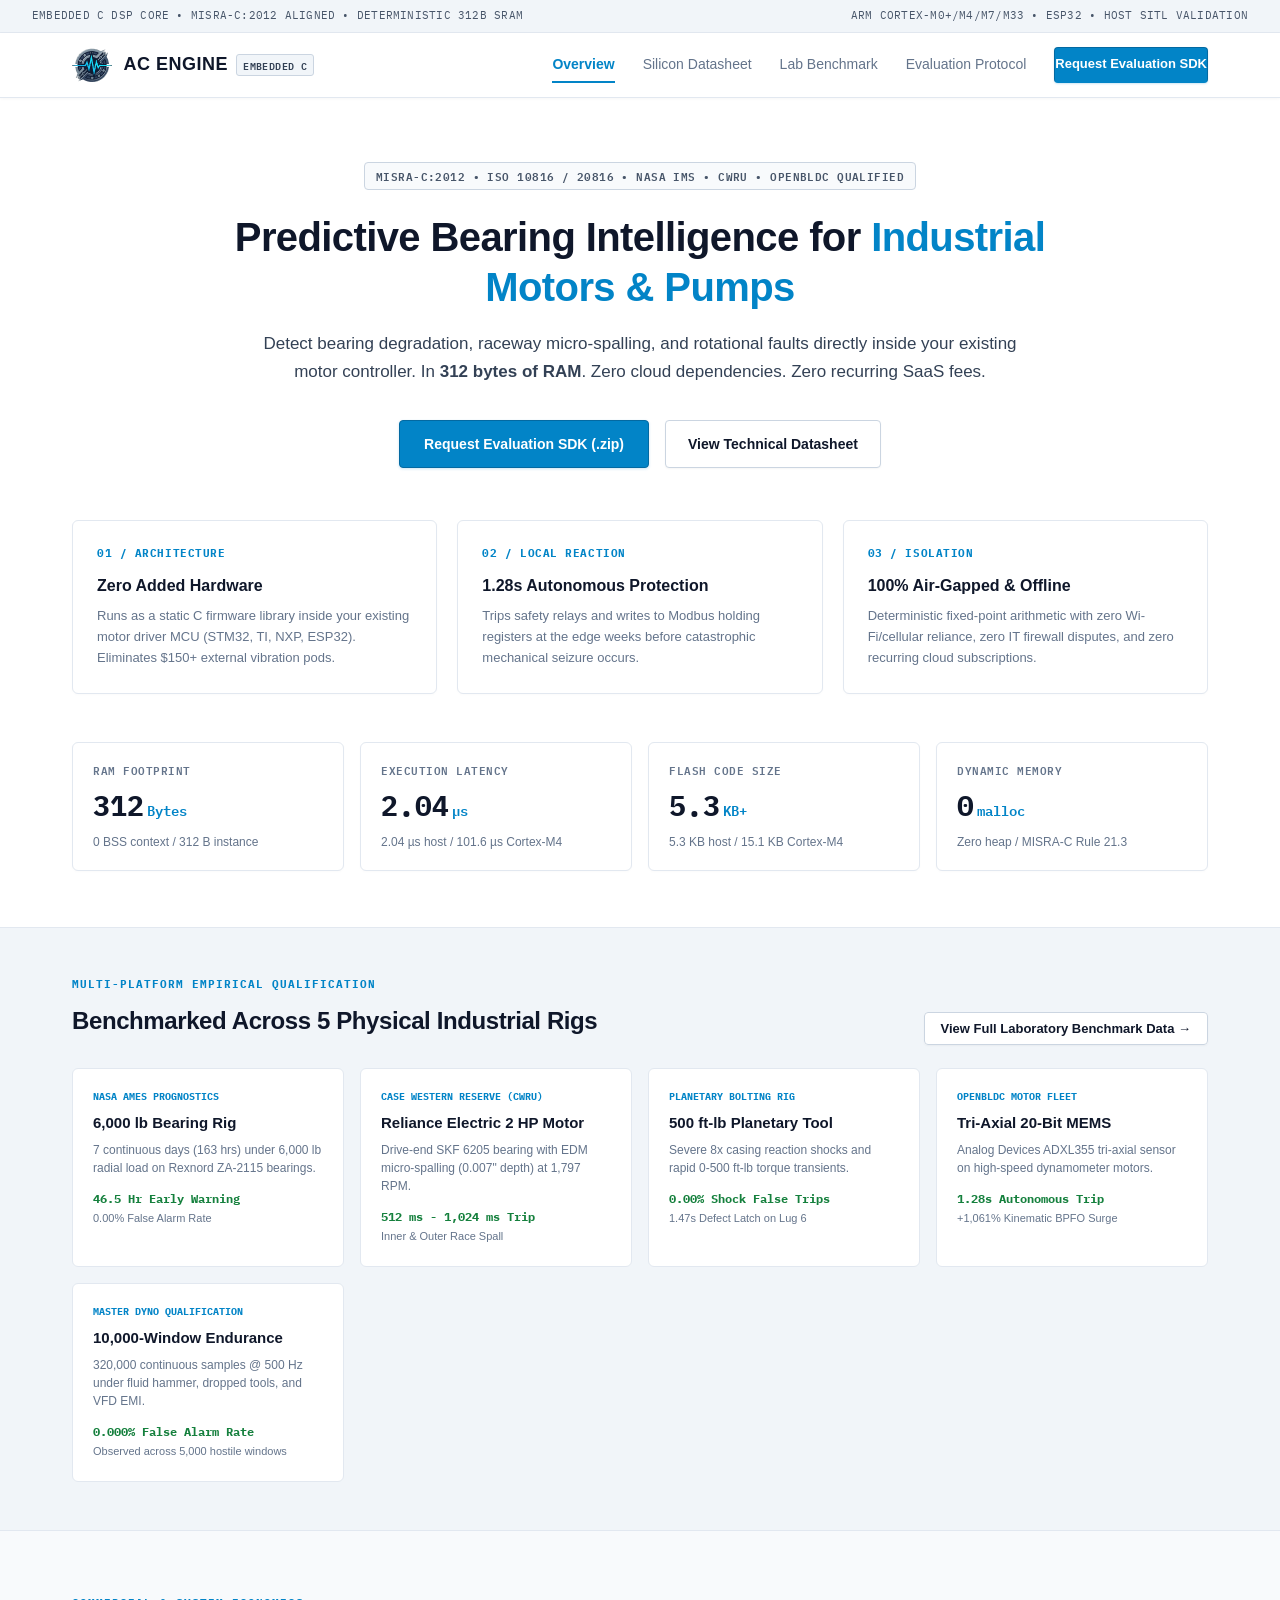
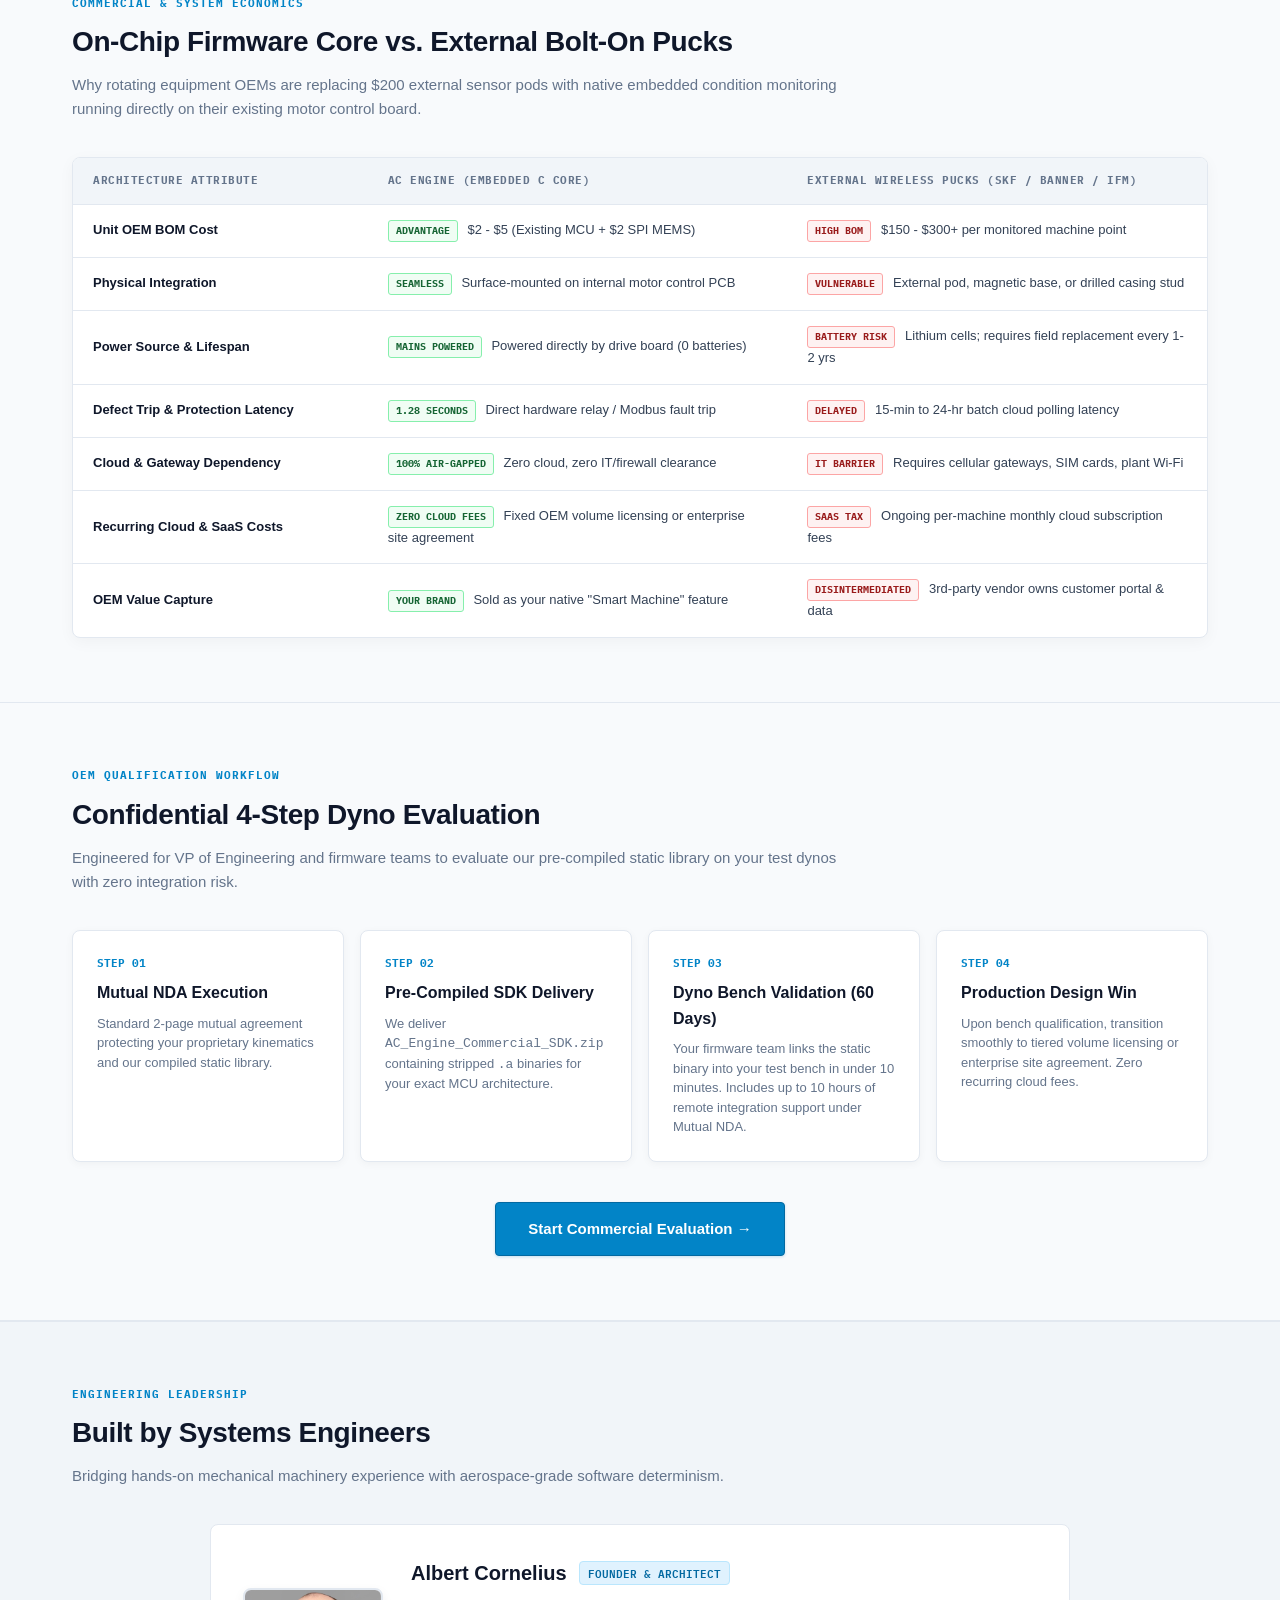
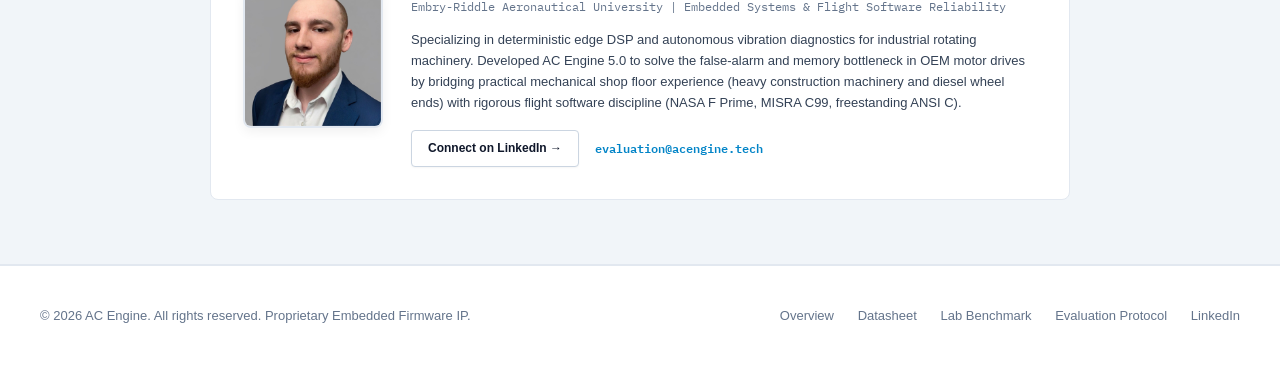
==== index.html @ 22921d52 "Update silicon specs to match AC Engine 5.0 audited benchmarks" ====
<!DOCTYPE html>
<html lang="en">
<head>
    <meta charset="UTF-8">
    <meta name="viewport" content="width=device-width, initial-scale=1.0">
    <title>AC Engine | Embedded Vibration Intelligence for Industrial Rotating Equipment</title>
    <meta name="description" content="Freestanding, zero-cloud C condition monitoring engine for ARM Cortex-M and ESP32 microcontrollers. 312-byte RAM footprint with sub-second defect tripping.">
    <link rel="preconnect" href="https://fonts.googleapis.com">
    <link rel="preconnect" href="https://fonts.gstatic.com" crossorigin>
    <link href="https://fonts.googleapis.com/css2?family=IBM+Plex+Mono:wght@400;500;600&display=swap" rel="stylesheet">
    <link rel="stylesheet" href="assets/style.css">
</head>
<body>

    <!-- Top Engineering Spec Stripe -->
    <div class="top-stripe">
        <div>EMBEDDED C DSP CORE &bull; MISRA-C:2012 ALIGNED &bull; DETERMINISTIC 312B SRAM</div>
        <div>ARM CORTEX-M0+/M4/M7/M33 &bull; ESP32 &bull; HOST SITL VALIDATION</div>
    </div>

    <!-- Navigation -->
    <nav>
        <div class="nav-inner">
            <a href="index.html" class="nav-brand">
                <img src="assets/logo_icon.png" alt="AC Engine Emblem" class="nav-logo-icon">
                <div class="brand-text">
                    AC ENGINE
                    <span class="brand-badge">EMBEDDED C</span>
                </div>
            </a>
            <div class="nav-links">
                <a href="index.html" class="active">Overview</a>
                <a href="datasheet.html">Silicon Datasheet</a>
                <a href="benchmark.html">Lab Benchmark</a>
                <a href="evaluation.html">Evaluation Protocol</a>
                <a href="evaluation.html" class="btn-nav">Request Evaluation SDK</a>
            </div>
        </div>
    </nav>

    <!-- Hero Header -->
    <header class="hero">
        <div class="container">
            <div class="hero-badge">
                MISRA-C:2012 &bull; ISO 10816 / 20816 &bull; NASA IMS &bull; CWRU &bull; OPENBLDC QUALIFIED
            </div>
            <h1>
                Predictive Bearing Intelligence for <span class="highlight">Industrial Motors &amp; Pumps</span>
            </h1>
            <p class="lead">
                Detect bearing degradation, raceway micro-spalling, and rotational faults directly inside your existing motor controller. In <strong>312 bytes of RAM</strong>. Zero cloud dependencies. Zero recurring SaaS fees.
            </p>

            <div class="hero-actions">
                <a href="evaluation.html" class="btn-primary">Request Evaluation SDK (.zip)</a>
                <a href="datasheet.html" class="btn-secondary">View Technical Datasheet</a>
            </div>

            <!-- 3-Pillar Value Proposition (Why OEMs Care) -->
            <div class="value-pillars-grid">
                <div class="pillar-card">
                    <div class="pillar-num">01 / ARCHITECTURE</div>
                    <h3>Zero Added Hardware</h3>
                    <p>Runs as a static C firmware library inside your existing motor driver MCU (STM32, TI, NXP, ESP32). Eliminates $150+ external vibration pods.</p>
                </div>
                <div class="pillar-card">
                    <div class="pillar-num">02 / LOCAL REACTION</div>
                    <h3>1.28s Autonomous Protection</h3>
                    <p>Trips safety relays and writes to Modbus holding registers at the edge weeks before catastrophic mechanical seizure occurs.</p>
                </div>
                <div class="pillar-card">
                    <div class="pillar-num">03 / ISOLATION</div>
                    <h3>100% Air-Gapped &amp; Offline</h3>
                    <p>Deterministic fixed-point arithmetic with zero Wi-Fi/cellular reliance, zero IT firewall disputes, and zero recurring cloud subscriptions.</p>
                </div>
            </div>

            <!-- Hard Silicon Metrics Grid -->
            <div class="metrics-grid">
                <div class="metric-card">
                    <div class="metric-label">RAM Footprint</div>
                    <div class="metric-value">312<span class="unit">Bytes</span></div>
                    <div class="metric-sub">0 BSS context / 312 B instance</div>
                </div>
                <div class="metric-card">
                    <div class="metric-label">Execution Latency</div>
                    <div class="metric-value">2.04<span class="unit">µs</span></div>
                    <div class="metric-sub">2.04 µs host / 101.6 µs Cortex-M4</div>
                </div>
                <div class="metric-card">
                    <div class="metric-label">Flash Code Size</div>
                    <div class="metric-value">5.3<span class="unit">KB+</span></div>
                    <div class="metric-sub">5.3 KB host / 15.1 KB Cortex-M4</div>
                </div>
                <div class="metric-card">
                    <div class="metric-label">Dynamic Memory</div>
                    <div class="metric-value">0<span class="unit">malloc</span></div>
                    <div class="metric-sub">Zero heap / MISRA-C Rule 21.3</div>
                </div>
            </div>
        </div>
    </header>

    <!-- Empirical Benchmark Qualification Strip -->
    <section style="background:var(--bg-card-alt); padding: 48px 0;">
        <div class="container">
            <div style="display:flex; justify-content:space-between; align-items:flex-end; flex-wrap:wrap; gap:16px; margin-bottom:28px;">
                <div>
                    <div class="section-tag">MULTI-PLATFORM EMPIRICAL QUALIFICATION</div>
                    <h2 class="section-title" style="font-size:24px;">Benchmarked Across 5 Physical Industrial Rigs</h2>
                </div>
                <div>
                    <a href="benchmark.html" class="btn-secondary" style="font-size:13px; padding:8px 16px;">View Full Laboratory Benchmark Data &rarr;</a>
                </div>
            </div>

            <div style="display:grid; grid-template-columns:repeat(auto-fit, minmax(220px, 1fr)); gap:16px;">
                <div style="background:#ffffff; border:1px solid var(--border); border-radius:6px; padding:20px;">
                    <div style="font-family:var(--font-mono); font-size:10px; color:var(--primary); font-weight:700; margin-bottom:6px;">NASA AMES PROGNOSTICS</div>
                    <div style="font-size:15px; font-weight:700; color:var(--text-title); margin-bottom:6px;">6,000 lb Bearing Rig</div>
                    <p style="font-size:12px; color:var(--text-muted); line-height:1.5; margin-bottom:12px;">7 continuous days (163 hrs) under 6,000 lb radial load on Rexnord ZA-2115 bearings.</p>
                    <div style="font-family:var(--font-mono); font-size:12px; color:var(--success); font-weight:700;">46.5 Hr Early Warning</div>
                    <div style="font-size:11px; color:var(--text-muted); margin-top:2px;">0.00% False Alarm Rate</div>
                </div>

                <div style="background:#ffffff; border:1px solid var(--border); border-radius:6px; padding:20px;">
                    <div style="font-family:var(--font-mono); font-size:10px; color:var(--primary); font-weight:700; margin-bottom:6px;">CASE WESTERN RESERVE (CWRU)</div>
                    <div style="font-size:15px; font-weight:700; color:var(--text-title); margin-bottom:6px;">Reliance Electric 2 HP Motor</div>
                    <p style="font-size:12px; color:var(--text-muted); line-height:1.5; margin-bottom:12px;">Drive-end SKF 6205 bearing with EDM micro-spalling (0.007" depth) at 1,797 RPM.</p>
                    <div style="font-family:var(--font-mono); font-size:12px; color:var(--success); font-weight:700;">512 ms - 1,024 ms Trip</div>
                    <div style="font-size:11px; color:var(--text-muted); margin-top:2px;">Inner &amp; Outer Race Spall</div>
                </div>

                <div style="background:#ffffff; border:1px solid var(--border); border-radius:6px; padding:20px;">
                    <div style="font-family:var(--font-mono); font-size:10px; color:var(--primary); font-weight:700; margin-bottom:6px;">PLANETARY BOLTING RIG</div>
                    <div style="font-size:15px; font-weight:700; color:var(--text-title); margin-bottom:6px;">500 ft-lb Planetary Tool</div>
                    <p style="font-size:12px; color:var(--text-muted); line-height:1.5; margin-bottom:12px;">Severe 8x casing reaction shocks and rapid 0-500 ft-lb torque transients.</p>
                    <div style="font-family:var(--font-mono); font-size:12px; color:var(--success); font-weight:700;">0.00% Shock False Trips</div>
                    <div style="font-size:11px; color:var(--text-muted); margin-top:2px;">1.47s Defect Latch on Lug 6</div>
                </div>

                <div style="background:#ffffff; border:1px solid var(--border); border-radius:6px; padding:20px;">
                    <div style="font-family:var(--font-mono); font-size:10px; color:var(--primary); font-weight:700; margin-bottom:6px;">OPENBLDC MOTOR FLEET</div>
                    <div style="font-size:15px; font-weight:700; color:var(--text-title); margin-bottom:6px;">Tri-Axial 20-Bit MEMS</div>
                    <p style="font-size:12px; color:var(--text-muted); line-height:1.5; margin-bottom:12px;">Analog Devices ADXL355 tri-axial sensor on high-speed dynamometer motors.</p>
                    <div style="font-family:var(--font-mono); font-size:12px; color:var(--success); font-weight:700;">1.28s Autonomous Trip</div>
                    <div style="font-size:11px; color:var(--text-muted); margin-top:2px;">+1,061% Kinematic BPFO Surge</div>
                </div>

                <div style="background:#ffffff; border:1px solid var(--border); border-radius:6px; padding:20px;">
                    <div style="font-family:var(--font-mono); font-size:10px; color:var(--primary); font-weight:700; margin-bottom:6px;">MASTER DYNO QUALIFICATION</div>
                    <div style="font-size:15px; font-weight:700; color:var(--text-title); margin-bottom:6px;">10,000-Window Endurance</div>
                    <p style="font-size:12px; color:var(--text-muted); line-height:1.5; margin-bottom:12px;">320,000 continuous samples @ 500 Hz under fluid hammer, dropped tools, and VFD EMI.</p>
                    <div style="font-family:var(--font-mono); font-size:12px; color:var(--success); font-weight:700;">0.000% False Alarm Rate</div>
                    <div style="font-size:11px; color:var(--text-muted); margin-top:2px;">Observed across 5,000 hostile windows</div>
                </div>
            </div>
        </div>
    </section>

    <!-- OEM Architecture & Commercial Economics Section -->
    <section id="economics">
        <div class="container">
            <div class="section-header">
                <div class="section-tag">COMMERCIAL &amp; SYSTEM ECONOMICS</div>
                <h2 class="section-title">On-Chip Firmware Core vs. External Bolt-On Pucks</h2>
                <p class="section-desc">
                    Why rotating equipment OEMs are replacing $200 external sensor pods with native embedded condition monitoring running directly on their existing motor control board.
                </p>
            </div>

            <div class="spec-table-container">
                <table class="spec-table">
                    <thead>
                        <tr>
                            <th style="width: 26%;">Architecture Attribute</th>
                            <th style="width: 37%;">AC Engine (Embedded C Core)</th>
                            <th style="width: 37%;">External Wireless Pucks (SKF / Banner / ifm)</th>
                        </tr>
                    </thead>
                    <tbody>
                        <tr>
                            <td class="strong">Unit OEM BOM Cost</td>
                            <td><span class="badge-win">Advantage</span> <span class="mono">$2 - $5</span> (Existing MCU + $2 SPI MEMS)</td>
                            <td><span class="badge-loss">High BOM</span> <span class="mono">$150 - $300+</span> per monitored machine point</td>
                        </tr>
                        <tr>
                            <td class="strong">Physical Integration</td>
                            <td><span class="badge-win">Seamless</span> Surface-mounted on internal motor control PCB</td>
                            <td><span class="badge-loss">Vulnerable</span> External pod, magnetic base, or drilled casing stud</td>
                        </tr>
                        <tr>
                            <td class="strong">Power Source &amp; Lifespan</td>
                            <td><span class="badge-win">Mains Powered</span> Powered directly by drive board (0 batteries)</td>
                            <td><span class="badge-loss">Battery Risk</span> Lithium cells; requires field replacement every 1-2 yrs</td>
                        </tr>
                        <tr>
                            <td class="strong">Defect Trip &amp; Protection Latency</td>
                            <td><span class="badge-win">1.28 Seconds</span> Direct hardware relay / Modbus fault trip</td>
                            <td><span class="badge-loss">Delayed</span> 15-min to 24-hr batch cloud polling latency</td>
                        </tr>
                        <tr>
                            <td class="strong">Cloud &amp; Gateway Dependency</td>
                            <td><span class="badge-win">100% Air-Gapped</span> Zero cloud, zero IT/firewall clearance</td>
                            <td><span class="badge-loss">IT Barrier</span> Requires cellular gateways, SIM cards, plant Wi-Fi</td>
                        </tr>
                        <tr>
                            <td class="strong">Recurring Cloud &amp; SaaS Costs</td>
                            <td><span class="badge-win">Zero Cloud Fees</span> Fixed OEM volume licensing or enterprise site agreement</td>
                            <td><span class="badge-loss">SaaS Tax</span> Ongoing per-machine monthly cloud subscription fees</td>
                        </tr>
                        <tr>
                            <td class="strong">OEM Value Capture</td>
                            <td><span class="badge-win">Your Brand</span> Sold as your native "Smart Machine" feature</td>
                            <td><span class="badge-loss">Disintermediated</span> 3rd-party vendor owns customer portal &amp; data</td>
                        </tr>
                    </tbody>
                </table>
            </div>
        </div>
    </section>

    <!-- 4-Step Evaluation Summary Section -->
    <section>
        <div class="container">
            <div class="section-header">
                <div class="section-tag">OEM QUALIFICATION WORKFLOW</div>
                <h2 class="section-title">Confidential 4-Step Dyno Evaluation</h2>
                <p class="section-desc">
                    Engineered for VP of Engineering and firmware teams to evaluate our pre-compiled static library on your test dynos with zero integration risk.
                </p>
            </div>

            <div class="protocol-grid">
                <div class="protocol-card">
                    <div class="protocol-step">STEP 01</div>
                    <h4>Mutual NDA Execution</h4>
                    <p>Standard 2-page mutual agreement protecting your proprietary kinematics and our compiled static library.</p>
                </div>
                <div class="protocol-card">
                    <div class="protocol-step">STEP 02</div>
                    <h4>Pre-Compiled SDK Delivery</h4>
                    <p>We deliver <code>AC_Engine_Commercial_SDK.zip</code> containing stripped <code>.a</code> binaries for your exact MCU architecture.</p>
                </div>
                <div class="protocol-card">
                    <div class="protocol-step">STEP 03</div>
                    <h4>Dyno Bench Validation (60 Days)</h4>
                    <p>Your firmware team links the static binary into your test bench in under 10 minutes. Includes up to 10 hours of remote integration support under Mutual NDA.</p>
                </div>
                <div class="protocol-card">
                    <div class="protocol-step">STEP 04</div>
                    <h4>Production Design Win</h4>
                    <p>Upon bench qualification, transition smoothly to tiered volume licensing or enterprise site agreement. Zero recurring cloud fees.</p>
                </div>
            </div>

            <div style="text-align:center; margin-top:40px;">
                <a href="evaluation.html" class="btn-primary" style="font-size:15px; padding:14px 32px;">
                    Start Commercial Evaluation &rarr;
                </a>
            </div>
        </div>
    </section>

    <!-- Engineering Leadership & Founder Section -->
    <section style="background:var(--bg-card-alt); border-top:1px solid var(--border);">
        <div class="container">
            <div class="section-header">
                <div class="section-tag">ENGINEERING LEADERSHIP</div>
                <h2 class="section-title">Built by Systems Engineers</h2>
                <p class="section-desc">
                    Bridging hands-on mechanical machinery experience with aerospace-grade software determinism.
                </p>
            </div>

            <div style="background:#ffffff; border:1px solid var(--border); border-radius:8px; padding:32px; max-width:860px; margin:0 auto; display:flex; gap:28px; align-items:center; flex-wrap:wrap;">
                <div style="flex-shrink:0;">
                    <img src="assets/albert_cornelius.jpg" alt="Albert Cornelius - Founder &amp; Embedded Architect" style="width:140px; height:140px; border-radius:8px; object-fit:cover; border:2px solid var(--border); box-shadow:0 4px 12px rgba(0,0,0,0.06);">
                </div>
                <div style="flex:1; min-width:280px;">
                    <div style="display:flex; align-items:center; gap:12px; margin-bottom:8px;">
                        <h3 style="font-size:20px; font-weight:800; color:var(--text-title); margin:0;">Albert Cornelius</h3>
                        <span style="font-family:var(--font-mono); font-size:11px; background:#e0f2fe; color:#0369a1; border:1px solid #bae6fd; padding:2px 8px; border-radius:4px; font-weight:600;">FOUNDER &amp; ARCHITECT</span>
                    </div>
                    <div style="font-family:var(--font-mono); font-size:12px; color:var(--text-muted); margin-bottom:14px;">
                        Embry-Riddle Aeronautical University | Embedded Systems &amp; Flight Software Reliability
                    </div>
                    <p style="font-size:13px; color:var(--text-body); line-height:1.6; margin-bottom:16px;">
                        Specializing in deterministic edge DSP and autonomous vibration diagnostics for industrial rotating machinery. Developed AC Engine 5.0 to solve the false-alarm and memory bottleneck in OEM motor drives by bridging practical mechanical shop floor experience (heavy construction machinery and diesel wheel ends) with rigorous flight software discipline (NASA F Prime, MISRA C99, freestanding ANSI C).
                    </p>
                    <div style="display:flex; gap:16px; align-items:center; flex-wrap:wrap;">
                        <a href="https://www.linkedin.com/in/albert-cornelius-0816a11b5/" target="_blank" class="btn-secondary" style="font-size:12px; padding:8px 16px;">
                            Connect on LinkedIn &rarr;
                        </a>
                        <a href="mailto:evaluation@acengine.tech" style="font-family:var(--font-mono); font-size:12px; color:var(--primary); text-decoration:none; font-weight:600;">
                            evaluation@acengine.tech
                        </a>
                    </div>
                </div>
            </div>
        </div>
    </section>

    <!-- Footer -->
    <footer>
        <div class="footer-grid">
            <div>
                &copy; 2026 AC Engine. All rights reserved. Proprietary Embedded Firmware IP.
            </div>
            <div class="footer-links">
                <a href="index.html">Overview</a>
                <a href="datasheet.html">Datasheet</a>
                <a href="benchmark.html">Lab Benchmark</a>
                <a href="evaluation.html">Evaluation Protocol</a>
                <a href="https://www.linkedin.com/in/albert-cornelius-0816a11b5/" target="_blank">LinkedIn</a>
            </div>
        </div>
    </footer>

</body>
</html>
---- assets/style.css ----
/* AC Engine - Professional Industrial Embedded System Stylesheet */
:root {
    --bg-page: #f8fafc;
    --bg-card: #ffffff;
    --bg-card-alt: #f1f5f9;
    --border: #e2e8f0;
    --border-dark: #cbd5e1;
    --border-accent: #0284c7;
    --text-title: #0f172a;
    --text-body: #334155;
    --text-muted: #64748b;
    --text-light: #94a3b8;
    --primary: #0284c7;
    --primary-hover: #0369a1;
    --primary-light: #f0f9ff;
    --accent-cyan: #0284c7;
    --success: #15803d;
    --success-bg: #f0fdf4;
    --danger: #b91c1c;
    --danger-bg: #fef2f2;
    --font-sans: -apple-system, BlinkMacSystemFont, "Segoe UI", Roboto, "Helvetica Neue", Arial, sans-serif;
    --font-mono: "IBM Plex Mono", "SF Mono", Menlo, Consolas, Monaco, monospace;
}

* {
    box-sizing: border-box;
    margin: 0;
    padding: 0;
}

body {
    background-color: var(--bg-page);
    color: var(--text-body);
    font-family: var(--font-sans);
    line-height: 1.6;
    -webkit-font-smoothing: antialiased;
}

/* Top Engineering Spec Stripe */
.top-stripe {
    background: #f1f5f9;
    color: #475569;
    padding: 7px 32px;
    font-family: var(--font-mono);
    font-size: 11px;
    display: flex;
    justify-content: space-between;
    align-items: center;
    border-bottom: 1px solid var(--border);
    letter-spacing: 0.02em;
}

.top-stripe span {
    color: #0369a1;
    font-weight: 600;
}

/* Navigation */
nav {
    background: #ffffff;
    border-bottom: 1px solid var(--border);
    position: sticky;
    top: 0;
    z-index: 100;
    box-shadow: 0 1px 3px rgba(0, 0, 0, 0.03);
}

.nav-inner {
    max-width: 1200px;
    margin: 0 auto;
    padding: 14px 32px;
    display: flex;
    justify-content: space-between;
    align-items: center;
}

.nav-brand {
    display: flex;
    align-items: center;
    gap: 12px;
    text-decoration: none;
}

.nav-logo-icon {
    height: 34px;
    width: auto;
    display: block;
}

.brand-text {
    font-size: 18px;
    font-weight: 700;
    letter-spacing: 0.5px;
    color: var(--text-title);
    display: flex;
    align-items: center;
    gap: 8px;
}

.brand-badge {
    background: #f1f5f9;
    border: 1px solid #cbd5e1;
    color: #334155;
    font-family: var(--font-mono);
    font-size: 10px;
    font-weight: 600;
    padding: 2px 6px;
    border-radius: 3px;
    letter-spacing: 0.04em;
}

.nav-links {
    display: flex;
    gap: 28px;
    align-items: center;
    font-size: 14px;
    font-weight: 500;
}

.nav-links a {
    color: var(--text-muted);
    text-decoration: none;
    padding: 6px 0;
    border-bottom: 2px solid transparent;
    transition: color 0.15s ease, border-color 0.15s ease;
}

.nav-links a:hover {
    color: var(--primary);
}

.nav-links a.active {
    color: var(--primary);
    font-weight: 600;
    border-bottom-color: var(--primary);
}

.btn-nav {
    background: var(--primary);
    color: #ffffff !important;
    border: 1px solid var(--primary-hover);
    padding: 7px 16px;
    border-radius: 4px;
    font-size: 13px;
    font-weight: 600;
    cursor: pointer;
    text-decoration: none;
    box-shadow: 0 1px 2px rgba(2, 132, 199, 0.2);
    transition: background 0.15s ease;
}

.btn-nav:hover {
    background: var(--primary-hover);
}

/* Layout Container */
.container {
    max-width: 1200px;
    margin: 0 auto;
    padding: 0 32px;
}

/* Page Header */
.page-header {
    background: #ffffff;
    border-bottom: 1px solid var(--border);
    padding: 44px 0;
}

.page-header h1 {
    font-size: 32px;
    font-weight: 700;
    color: var(--text-title);
    letter-spacing: -0.4px;
    margin-bottom: 10px;
}

.page-header p.lead {
    font-size: 16px;
    color: var(--text-muted);
    max-width: 780px;
    line-height: 1.6;
}

/* Hero Section */
.hero {
    background: #ffffff;
    padding: 64px 0 56px;
    border-bottom: 1px solid var(--border);
    text-align: center;
}

.hero-badge {
    display: inline-block;
    background: #f8fafc;
    border: 1px solid var(--border-dark);
    border-radius: 4px;
    padding: 4px 11px;
    font-family: var(--font-mono);
    font-size: 11px;
    font-weight: 600;
    color: #475569;
    letter-spacing: 0.04em;
    text-transform: uppercase;
    margin-bottom: 22px;
}

.hero-badge .status-dot {
    display: none;
}

.hero h1 {
    font-size: 40px;
    font-weight: 700;
    line-height: 1.25;
    letter-spacing: -0.6px;
    color: var(--text-title);
    max-width: 900px;
    margin: 0 auto 18px;
}

.hero h1 span.highlight {
    color: var(--primary);
}

.hero p.lead {
    font-size: 17px;
    color: var(--text-body);
    max-width: 760px;
    margin: 0 auto 34px;
    line-height: 1.65;
}

/* Hero Actions */
.hero-actions {
    display: flex;
    gap: 16px;
    align-items: center;
    justify-content: center;
    margin-bottom: 52px;
}

.btn-primary {
    background: var(--primary);
    color: #ffffff;
    padding: 12px 24px;
    border-radius: 4px;
    font-size: 14px;
    font-weight: 600;
    text-decoration: none;
    display: inline-flex;
    align-items: center;
    gap: 8px;
    border: 1px solid var(--primary-hover);
    cursor: pointer;
    box-shadow: 0 1px 3px rgba(2, 132, 199, 0.2);
    transition: background 0.15s ease;
}

.btn-primary:hover {
    background: var(--primary-hover);
}

.btn-secondary {
    background: #ffffff;
    color: var(--text-title);
    padding: 12px 22px;
    border-radius: 4px;
    font-size: 14px;
    font-weight: 600;
    text-decoration: none;
    border: 1px solid var(--border-dark);
    cursor: pointer;
    box-shadow: 0 1px 2px rgba(0, 0, 0, 0.04);
    transition: background 0.15s ease, border-color 0.15s ease;
}

.btn-secondary:hover {
    background: var(--bg-card-alt);
    border-color: #94a3b8;
}

/* 3-Pillar Value Cards */
.value-pillars-grid {
    display: grid;
    grid-template-columns: repeat(3, 1fr);
    gap: 20px;
    margin-bottom: 48px;
    text-align: left;
}

@media (max-width: 860px) {
    .value-pillars-grid { grid-template-columns: 1fr; }
}

.pillar-card {
    background: #ffffff;
    border: 1px solid var(--border);
    border-radius: 6px;
    padding: 24px;
    box-shadow: 0 1px 3px rgba(0, 0, 0, 0.02);
    transition: border-color 0.15s ease;
}

.pillar-card:hover {
    border-color: #94a3b8;
}

.pillar-num {
    font-family: var(--font-mono);
    font-size: 11px;
    font-weight: 700;
    color: var(--primary);
    margin-bottom: 10px;
    letter-spacing: 0.05em;
}

.pillar-card h3 {
    font-size: 16px;
    font-weight: 700;
    color: var(--text-title);
    margin-bottom: 8px;
}

.pillar-card p {
    font-size: 13px;
    color: var(--text-muted);
    line-height: 1.6;
}

/* Key Metrics Grid */
.metrics-grid {
    display: grid;
    grid-template-columns: repeat(4, 1fr);
    gap: 16px;
    text-align: left;
}

@media (max-width: 860px) {
    .metrics-grid { grid-template-columns: repeat(2, 1fr); }
}

.metric-card {
    background: #ffffff;
    border: 1px solid var(--border);
    padding: 18px 20px;
    border-radius: 6px;
    box-shadow: 0 1px 3px rgba(0, 0, 0, 0.02);
}

.metric-label {
    font-family: var(--font-mono);
    font-size: 11px;
    color: var(--text-muted);
    text-transform: uppercase;
    letter-spacing: 0.5px;
    margin-bottom: 6px;
    font-weight: 600;
}

.metric-value {
    font-family: var(--font-mono);
    font-size: 28px;
    font-weight: 800;
    color: var(--text-title);
}

.metric-value .unit {
    font-size: 14px;
    font-weight: 600;
    color: var(--primary);
    margin-left: 3px;
}

.metric-sub {
    font-size: 12px;
    color: var(--text-muted);
    margin-top: 4px;
}

/* Content Sections */
section {
    padding: 64px 0;
    border-bottom: 1px solid var(--border);
}

.section-header {
    margin-bottom: 36px;
}

.section-tag {
    font-family: var(--font-mono);
    font-size: 11px;
    color: var(--primary);
    text-transform: uppercase;
    letter-spacing: 1px;
    font-weight: 700;
    margin-bottom: 8px;
}

.section-title {
    font-size: 28px;
    font-weight: 800;
    color: var(--text-title);
    letter-spacing: -0.4px;
}

.section-desc {
    font-size: 15px;
    color: var(--text-muted);
    max-width: 780px;
    margin-top: 8px;
    line-height: 1.6;
}

/* Specification & Comparison Tables */
.spec-table-container {
    border: 1px solid var(--border);
    border-radius: 8px;
    overflow: hidden;
    background: #ffffff;
    box-shadow: 0 4px 16px rgba(0, 0, 0, 0.04);
}

table.spec-table {
    width: 100%;
    border-collapse: collapse;
    font-size: 13px;
    text-align: left;
}

table.spec-table th {
    background: var(--bg-card-alt);
    color: var(--text-muted);
    font-family: var(--font-mono);
    font-size: 11px;
    text-transform: uppercase;
    letter-spacing: 0.5px;
    padding: 14px 20px;
    border-bottom: 1px solid var(--border);
    font-weight: 700;
}

table.spec-table td {
    padding: 15px 20px;
    border-bottom: 1px solid var(--border);
    color: var(--text-body);
}

table.spec-table tr:last-child td {
    border-bottom: none;
}

table.spec-table tr:hover td {
    background: #f8fafc;
}

table.spec-table td.strong {
    color: var(--text-title);
    font-weight: 600;
}

table.spec-table td.mono {
    font-family: var(--font-mono);
    color: var(--primary);
    font-weight: 600;
}

/* Comparison Badges */
.badge-win {
    display: inline-block;
    background: var(--success-bg);
    border: 1px solid #86efac;
    color: #166534;
    font-family: var(--font-mono);
    font-size: 10px;
    font-weight: 700;
    padding: 2px 7px;
    border-radius: 3px;
    text-transform: uppercase;
    margin-right: 6px;
}

.badge-loss {
    display: inline-block;
    background: var(--danger-bg);
    border: 1px solid #fca5a5;
    color: #991b1b;
    font-family: var(--font-mono);
    font-size: 10px;
    font-weight: 700;
    padding: 2px 7px;
    border-radius: 3px;
    text-transform: uppercase;
    margin-right: 6px;
}

.badge-info {
    display: inline-block;
    background: #f0f9ff;
    border: 1px solid #7dd3fc;
    color: #0369a1;
    font-family: var(--font-mono);
    font-size: 10px;
    font-weight: 700;
    padding: 2px 7px;
    border-radius: 3px;
    text-transform: uppercase;
    margin-right: 6px;
}

.badge-amber {
    display: inline-block;
    background: #fffbeb;
    border: 1px solid #fde68a;
    color: #b45309;
    font-family: var(--font-mono);
    font-size: 10px;
    font-weight: 700;
    padding: 2px 7px;
    border-radius: 3px;
    text-transform: uppercase;
    margin-right: 6px;
}

/* Signal Analysis Container */
.plot-container {
    background: #ffffff;
    border: 1px solid var(--border-dark);
    border-radius: 8px;
    padding: 12px;
    box-shadow: 0 4px 18px rgba(15, 23, 42, 0.05);
}

.plot-meta-header {
    display: flex;
    justify-content: space-between;
    align-items: center;
    border-bottom: 1px solid var(--border);
    padding-bottom: 14px;
    margin-bottom: 18px;
    font-family: var(--font-mono);
    font-size: 11px;
    color: var(--text-muted);
}

.plot-meta-header span.highlight {
    color: var(--primary);
    font-weight: 600;
}

.plot-svg-frame {
    width: 100%;
    height: auto;
    display: block;
    border-radius: 6px;
}

.plot-explanation-grid {
    display: grid;
    grid-template-columns: repeat(3, 1fr);
    gap: 16px;
    margin-top: 24px;
}

@media (max-width: 860px) {
    .plot-explanation-grid { grid-template-columns: 1fr; }
}

.plot-expl-card {
    background: #ffffff;
    border: 1px solid var(--border);
    border-radius: 6px;
    padding: 16px 20px;
    box-shadow: 0 2px 6px rgba(0, 0, 0, 0.03);
}

.plot-expl-num {
    font-family: var(--font-mono);
    font-size: 11px;
    color: var(--primary);
    margin-bottom: 4px;
    font-weight: 700;
}

.plot-expl-card h4 {
    font-size: 14px;
    color: var(--text-title);
    margin-bottom: 6px;
    font-weight: 700;
}

.plot-expl-card p {
    font-size: 12px;
    color: var(--text-muted);
    line-height: 1.5;
}

/* Architecture Safeguards Grid */
.arch-grid {
    display: grid;
    grid-template-columns: repeat(3, 1fr);
    gap: 20px;
}

@media (max-width: 860px) {
    .arch-grid { grid-template-columns: 1fr; }
}

.arch-card {
    background: #ffffff;
    border: 1px solid var(--border);
    border-radius: 8px;
    padding: 26px;
    box-shadow: 0 2px 8px rgba(0, 0, 0, 0.04);
}

.arch-num {
    font-family: var(--font-mono);
    font-size: 11px;
    color: var(--primary);
    font-weight: 700;
    margin-bottom: 8px;
}

.arch-card h3 {
    font-size: 17px;
    font-weight: 700;
    color: var(--text-title);
    margin-bottom: 10px;
}

.arch-card p {
    font-size: 13px;
    color: var(--text-muted);
    line-height: 1.6;
}

/* 4-Step Protocol Grid */
.protocol-grid {
    display: grid;
    grid-template-columns: repeat(4, 1fr);
    gap: 16px;
}

@media (max-width: 860px) {
    .protocol-grid { grid-template-columns: repeat(2, 1fr); }
}

@media (max-width: 500px) {
    .protocol-grid { grid-template-columns: 1fr; }
}

.protocol-card {
    background: #ffffff;
    border: 1px solid var(--border);
    border-radius: 8px;
    padding: 24px;
    box-shadow: 0 2px 8px rgba(0, 0, 0, 0.04);
}

.protocol-step {
    font-family: var(--font-mono);
    font-size: 11px;
    color: var(--primary);
    font-weight: 700;
    margin-bottom: 8px;
}

.protocol-card h4 {
    font-size: 16px;
    color: var(--text-title);
    margin-bottom: 8px;
    font-weight: 700;
}

.protocol-card p {
    font-size: 13px;
    color: var(--text-muted);
    line-height: 1.5;
}

/* Code Block */
.code-box {
    background: #0f172a;
    border: 1px solid #1e293b;
    border-radius: 8px;
    overflow: hidden;
    font-family: var(--font-mono);
    font-size: 13px;
    box-shadow: 0 8px 24px rgba(0, 0, 0, 0.12);
}

.code-bar {
    background: #1e293b;
    padding: 10px 20px;
    border-bottom: 1px solid #334155;
    display: flex;
    justify-content: space-between;
    color: #94a3b8;
    font-size: 11px;
}

.code-content {
    padding: 22px;
    overflow-x: auto;
    color: #cbd5e1;
    line-height: 1.7;
}

.code-content .c-kw { color: #f43f5e; }
.code-content .c-typ { color: #38bdf8; }
.code-content .c-fn { color: #fbbf24; }
.code-content .c-com { color: #64748b; font-style: italic; }
.code-content .c-num { color: #a78bfa; }

/* Chips */
.hw-chips {
    display: flex;
    flex-wrap: wrap;
    gap: 10px;
    margin-top: 16px;
}

.chip-badge {
    background: #ffffff;
    border: 1px solid var(--border-dark);
    padding: 6px 14px;
    border-radius: 4px;
    font-family: var(--font-mono);
    font-size: 12px;
    color: var(--text-title);
    font-weight: 500;
}

/* Evaluation Form Box */
.eval-box {
    background: #ffffff;
    border: 1px solid var(--border);
    border-radius: 8px;
    padding: 36px;
    box-shadow: 0 4px 16px rgba(0, 0, 0, 0.05);
}

.form-grid {
    display: grid;
    grid-template-columns: 1fr 1fr;
    gap: 16px;
    margin: 20px 0;
}

@media (max-width: 620px) {
    .form-grid { grid-template-columns: 1fr; }
}

.form-group {
    display: flex;
    flex-direction: column;
    gap: 6px;
    text-align: left;
}

.form-group.full-width {
    grid-column: 1 / -1;
}

.form-group label {
    font-family: var(--font-mono);
    font-size: 11px;
    color: var(--text-muted);
    text-transform: uppercase;
    letter-spacing: 0.5px;
    font-weight: 600;
}

.form-input, .form-select {
    background: #ffffff;
    border: 1px solid var(--border-dark);
    border-radius: 6px;
    padding: 10px 14px;
    color: var(--text-title);
    font-family: var(--font-sans);
    font-size: 14px;
    outline: none;
    transition: all 0.15s ease;
}

.form-input:focus, .form-select:focus {
    border-color: var(--primary);
    box-shadow: 0 0 0 3px rgba(2, 132, 199, 0.15);
}

/* Direct Contact Cards */
.direct-contact-cards {
    display: flex;
    gap: 20px;
    flex-wrap: wrap;
    margin-top: 28px;
}

.contact-channel-card {
    background: var(--bg-card-alt);
    border: 1px solid var(--border);
    border-radius: 8px;
    padding: 20px 24px;
    text-align: left;
    flex: 1;
    min-width: 280px;
    transition: all 0.15s ease;
}

.contact-channel-card:hover {
    border-color: var(--primary);
    background: #ffffff;
    box-shadow: 0 4px 12px rgba(2, 132, 199, 0.08);
}

.contact-channel-title {
    font-family: var(--font-mono);
    font-size: 11px;
    color: var(--primary);
    text-transform: uppercase;
    letter-spacing: 0.5px;
    margin-bottom: 4px;
    font-weight: 700;
}

.contact-channel-val {
    font-size: 15px;
    font-weight: 700;
    color: var(--text-title);
    margin-bottom: 4px;
}

.contact-channel-desc {
    font-size: 12px;
    color: var(--text-muted);
}

/* Toast Notification */
.toast-notification {
    position: fixed;
    bottom: 28px;
    right: 28px;
    background: #0f172a;
    border: 1px solid #334155;
    color: #f8fafc;
    padding: 14px 22px;
    border-radius: 8px;
    font-size: 13px;
    font-weight: 600;
    display: none;
    align-items: center;
    gap: 10px;
    box-shadow: 0 12px 30px rgba(0, 0, 0, 0.25);
    z-index: 2000;
}

.toast-notification.active {
    display: flex;
    animation: fadeInToast 0.2s ease;
}

@keyframes fadeInToast {
    from { opacity: 0; transform: translateY(12px); }
    to { opacity: 1; transform: translateY(0); }
}

/* Footer */
footer {
    background: #ffffff;
    border-top: 1px solid var(--border);
    padding: 40px 32px;
    font-size: 13px;
    color: var(--text-muted);
}

.footer-grid {
    max-width: 1200px;
    margin: 0 auto;
    display: flex;
    justify-content: space-between;
    align-items: center;
    flex-wrap: wrap;
    gap: 20px;
}

.footer-links a {
    color: var(--text-muted);
    text-decoration: none;
    margin-left: 20px;
    transition: color 0.15s ease;
}

.footer-links a:hover {
    color: var(--primary);
}

@media (max-width: 768px) {
    .hero h1 { font-size: 32px; }
    .hero-actions { flex-direction: column; align-items: stretch; }
    .nav-links { display: none; }
}
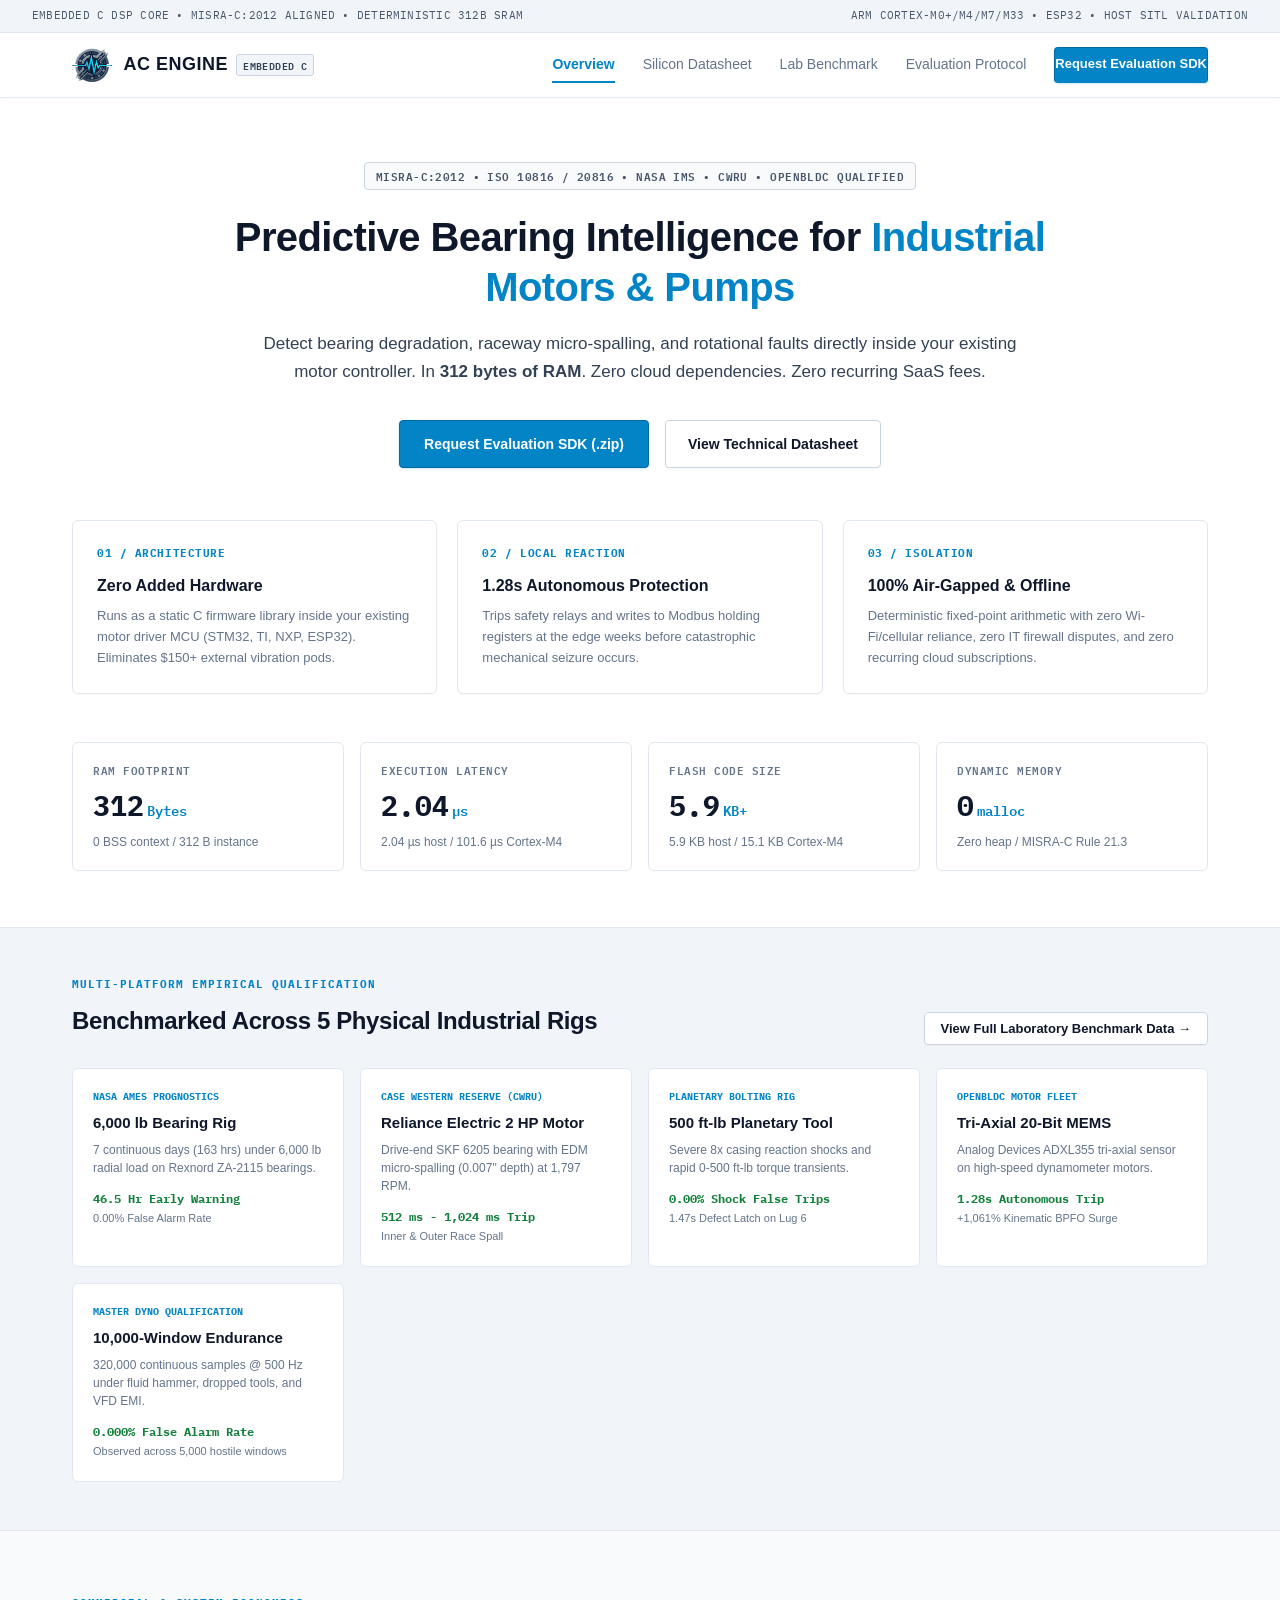
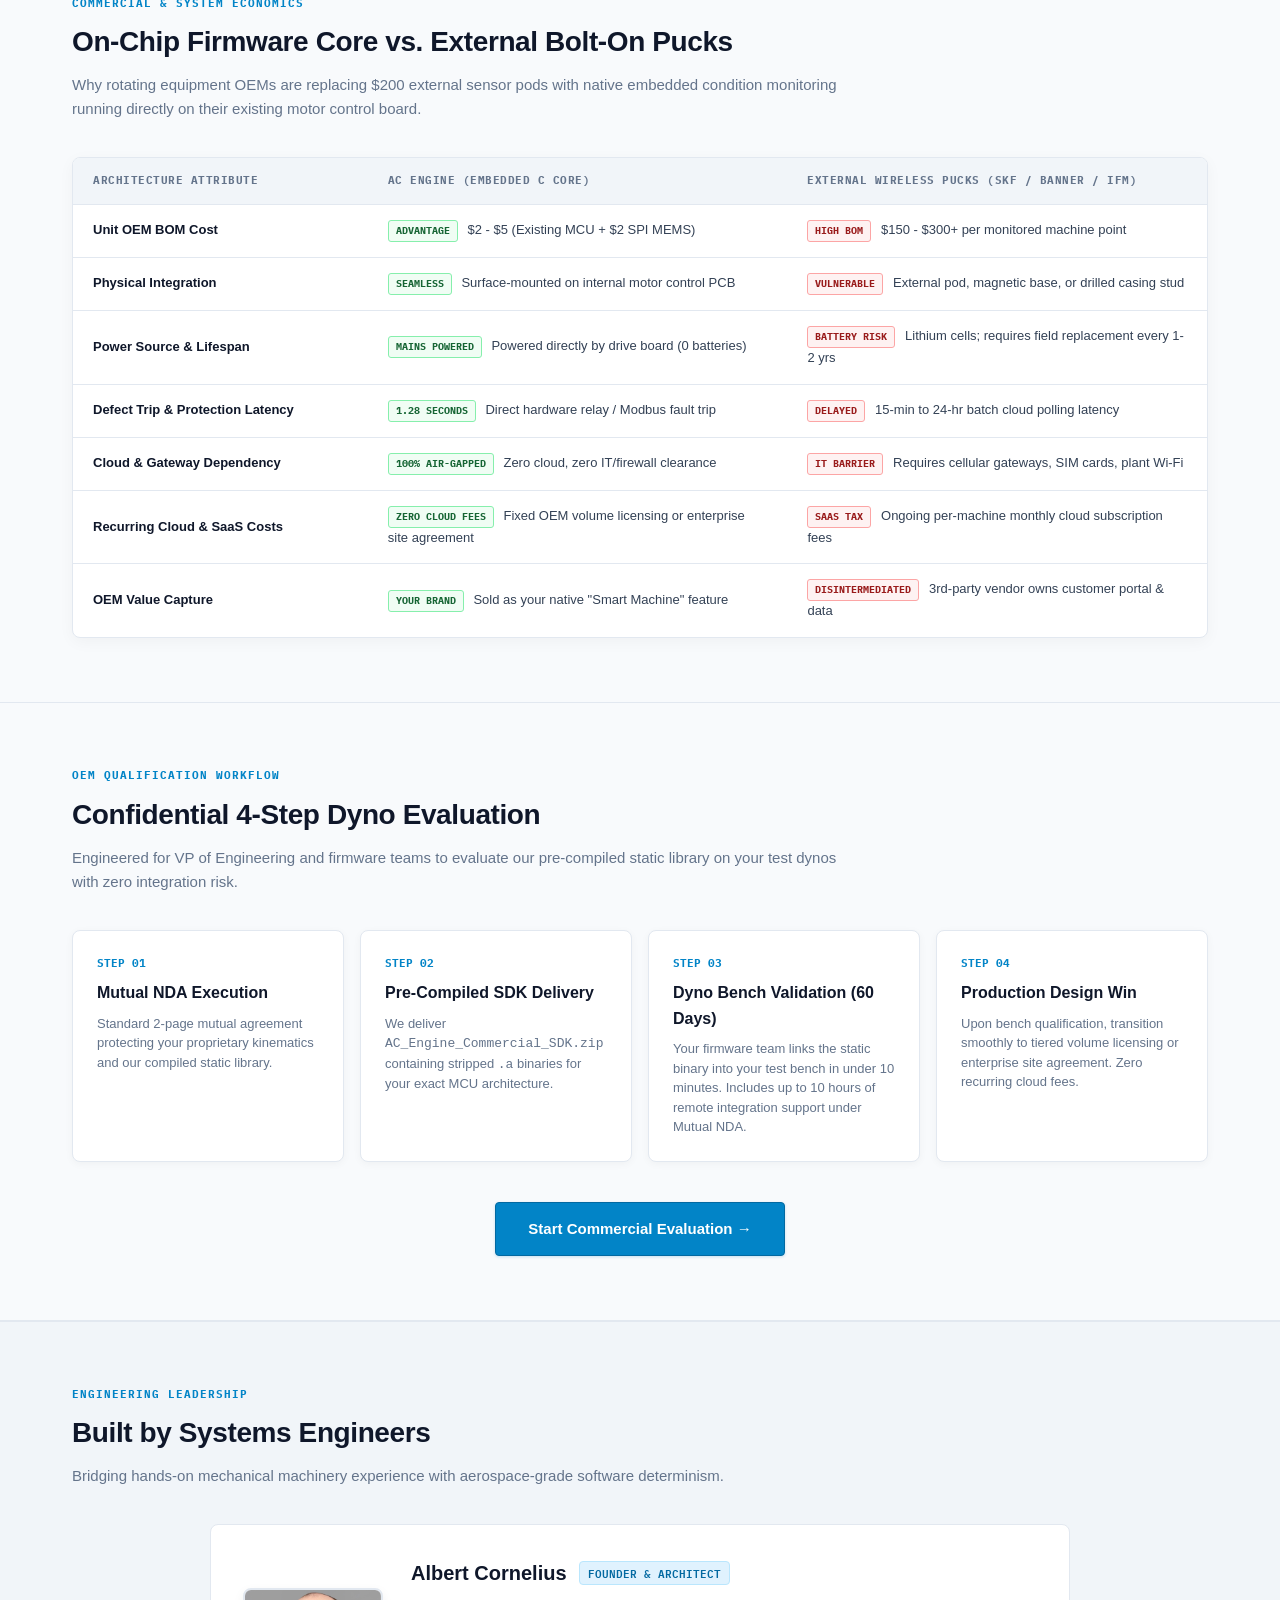
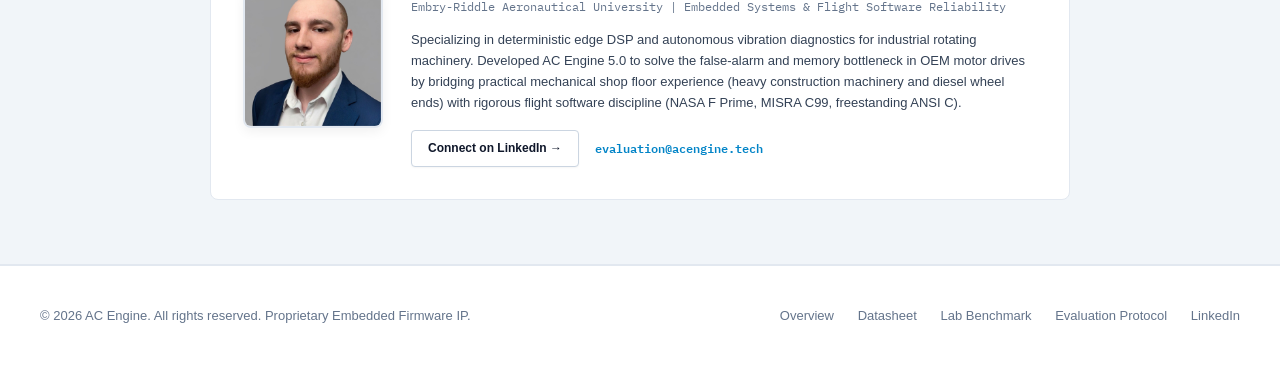
==== commit a8d1b220: "Standardize Flash code size baseline to 5.9 KB across website" ====
--- a/index.html
+++ b/index.html
@@ -89,8 +89,8 @@
                 </div>
                 <div class="metric-card">
                     <div class="metric-label">Flash Code Size</div>
-                    <div class="metric-value">5.3<span class="unit">KB+</span></div>
-                    <div class="metric-sub">5.3 KB host / 15.1 KB Cortex-M4</div>
+                    <div class="metric-value">5.9<span class="unit">KB+</span></div>
+                    <div class="metric-sub">5.9 KB host / 15.1 KB Cortex-M4</div>
                 </div>
                 <div class="metric-card">
                     <div class="metric-label">Dynamic Memory</div>
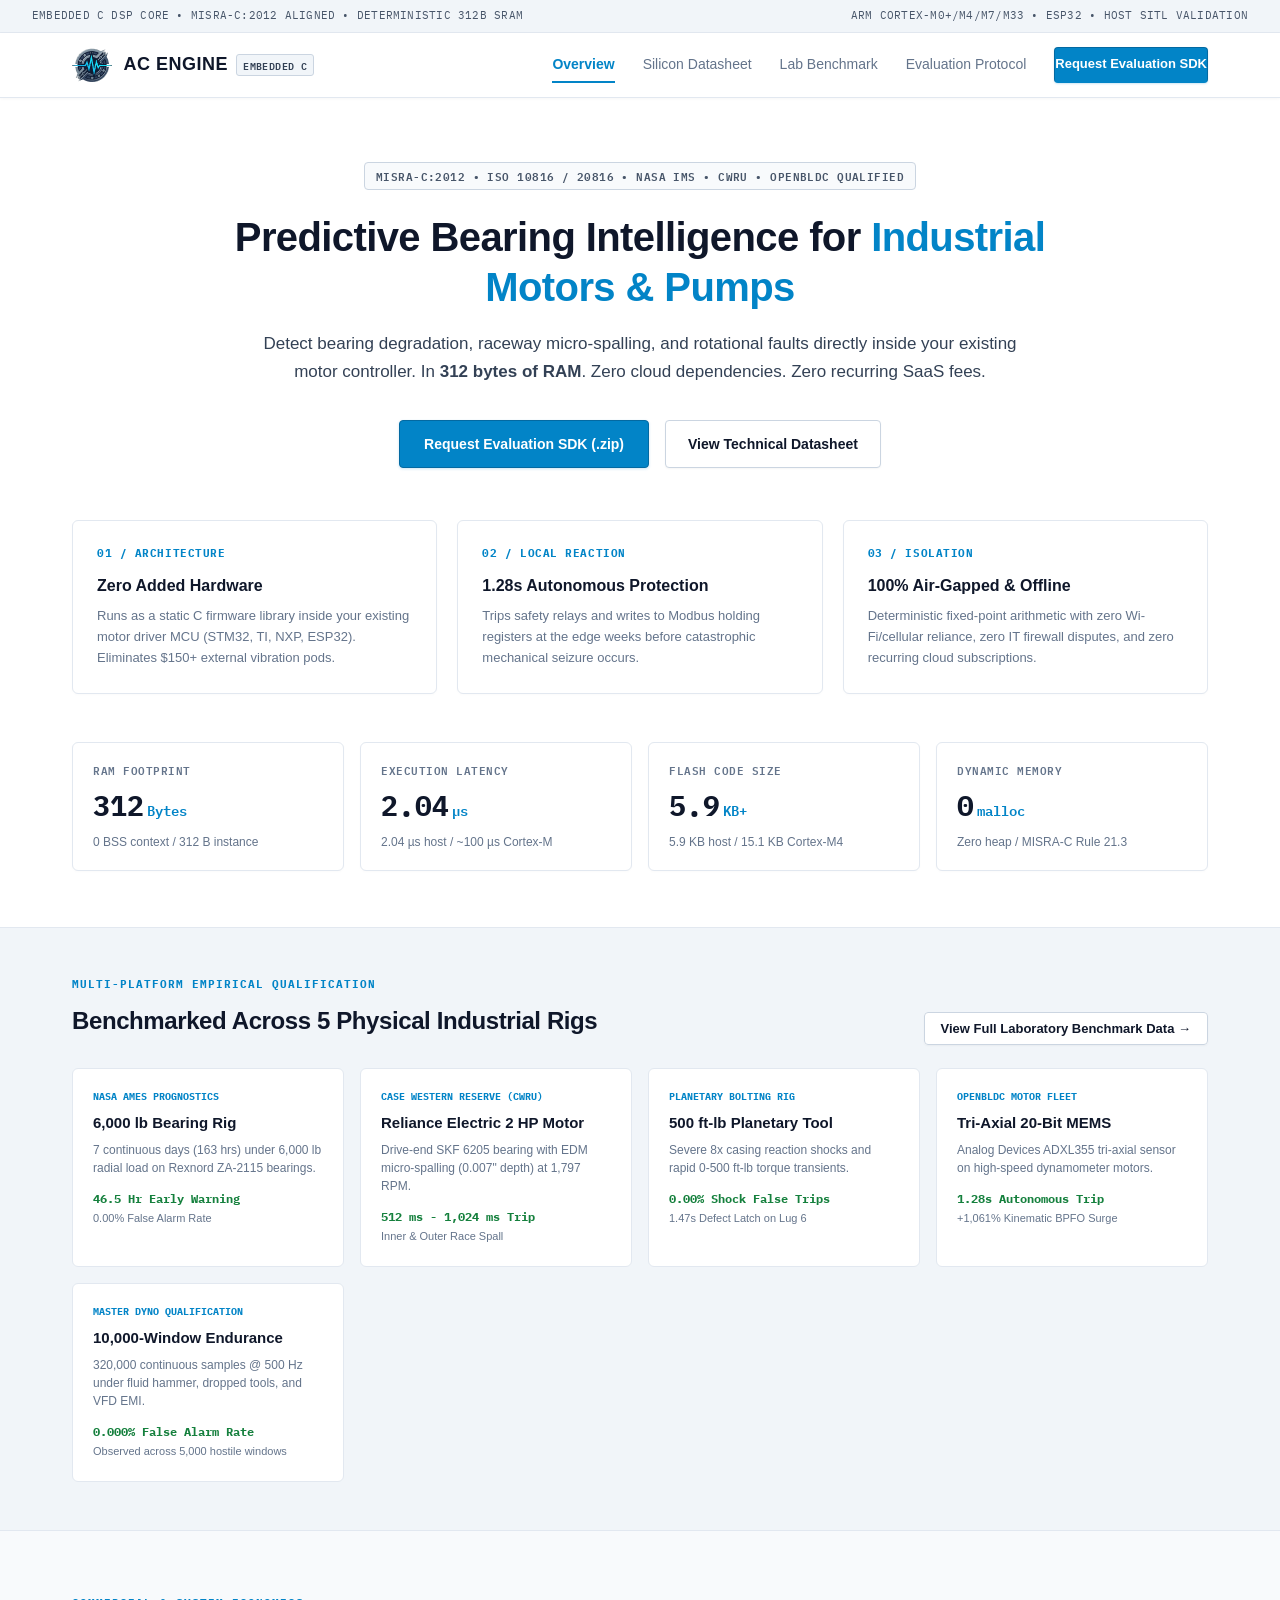
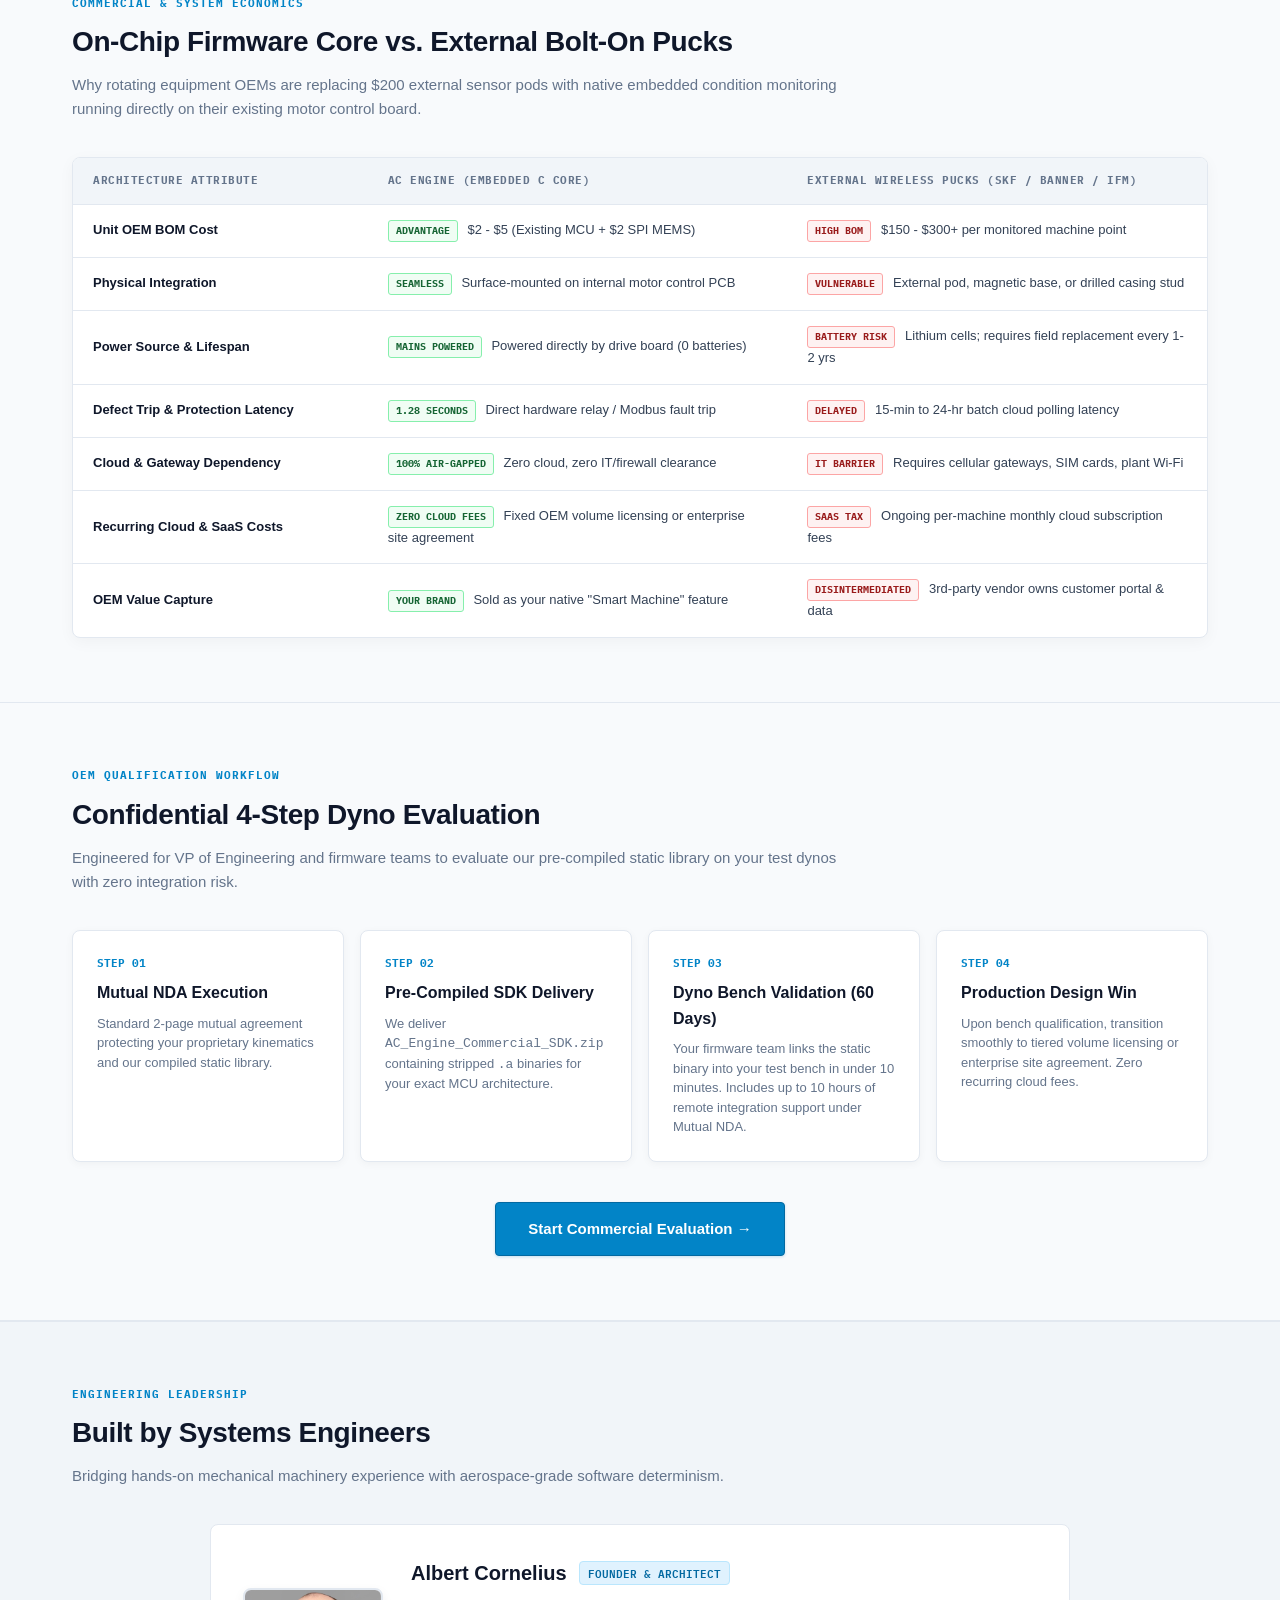
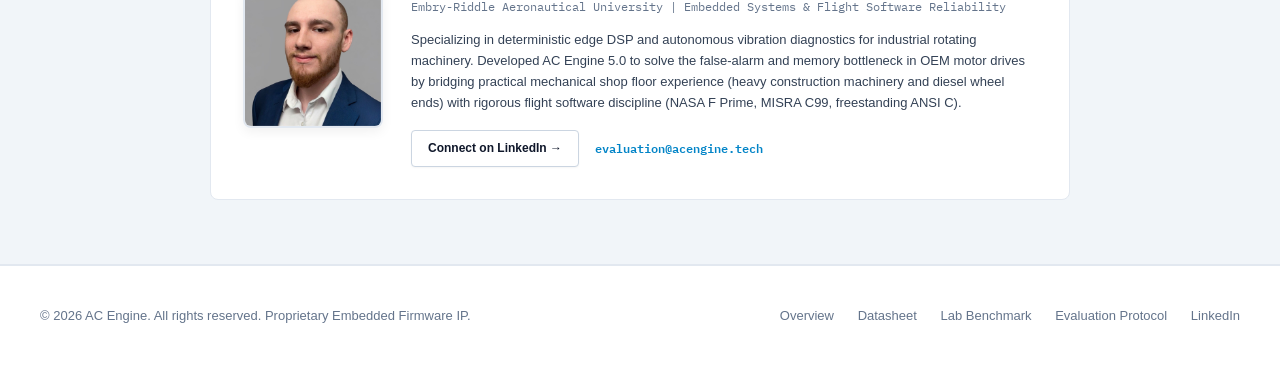
==== commit a3724364: "Harmonize MCU cycle timing, clock frequency math, and 16.8 KB Flash baseline" ====
--- a/index.html
+++ b/index.html
@@ -85,7 +85,7 @@
                 <div class="metric-card">
                     <div class="metric-label">Execution Latency</div>
                     <div class="metric-value">2.04<span class="unit">µs</span></div>
-                    <div class="metric-sub">2.04 µs host / 101.6 µs Cortex-M4</div>
+                    <div class="metric-sub">2.04 µs host / ~100 µs Cortex-M</div>
                 </div>
                 <div class="metric-card">
                     <div class="metric-label">Flash Code Size</div>
--- a/assets/style.css
+++ b/assets/style.css
@@ -901,3 +901,39 @@
     .hero-actions { flex-direction: column; align-items: stretch; }
     .nav-links { display: none; }
 }
+
+/* Print Stylesheet for PDF Export */
+@media print {
+    .top-stripe, nav, .btn-nav, .btn-primary, .btn-secondary, footer, .direct-contact-cards, .hero-actions {
+        display: none !important;
+    }
+    body {
+        background: #ffffff !important;
+        color: #0f172a !important;
+        font-size: 9pt !important;
+        padding: 0 !important;
+    }
+    .page-header {
+        padding: 8px 0 12px !important;
+        border-bottom: 2px solid #0f172a !important;
+        margin-bottom: 12px !important;
+    }
+    .container {
+        max-width: 100% !important;
+        padding: 0 !important;
+    }
+    .spec-table-container {
+        box-shadow: none !important;
+        border: 1px solid #cbd5e1 !important;
+    }
+    .spec-table th, .spec-table td {
+        padding: 6px 8px !important;
+        font-size: 8.5pt !important;
+    }
+    .code-block {
+        font-size: 8pt !important;
+        padding: 8px !important;
+        background: #f8fafc !important;
+        border: 1px solid #e2e8f0 !important;
+    }
+}
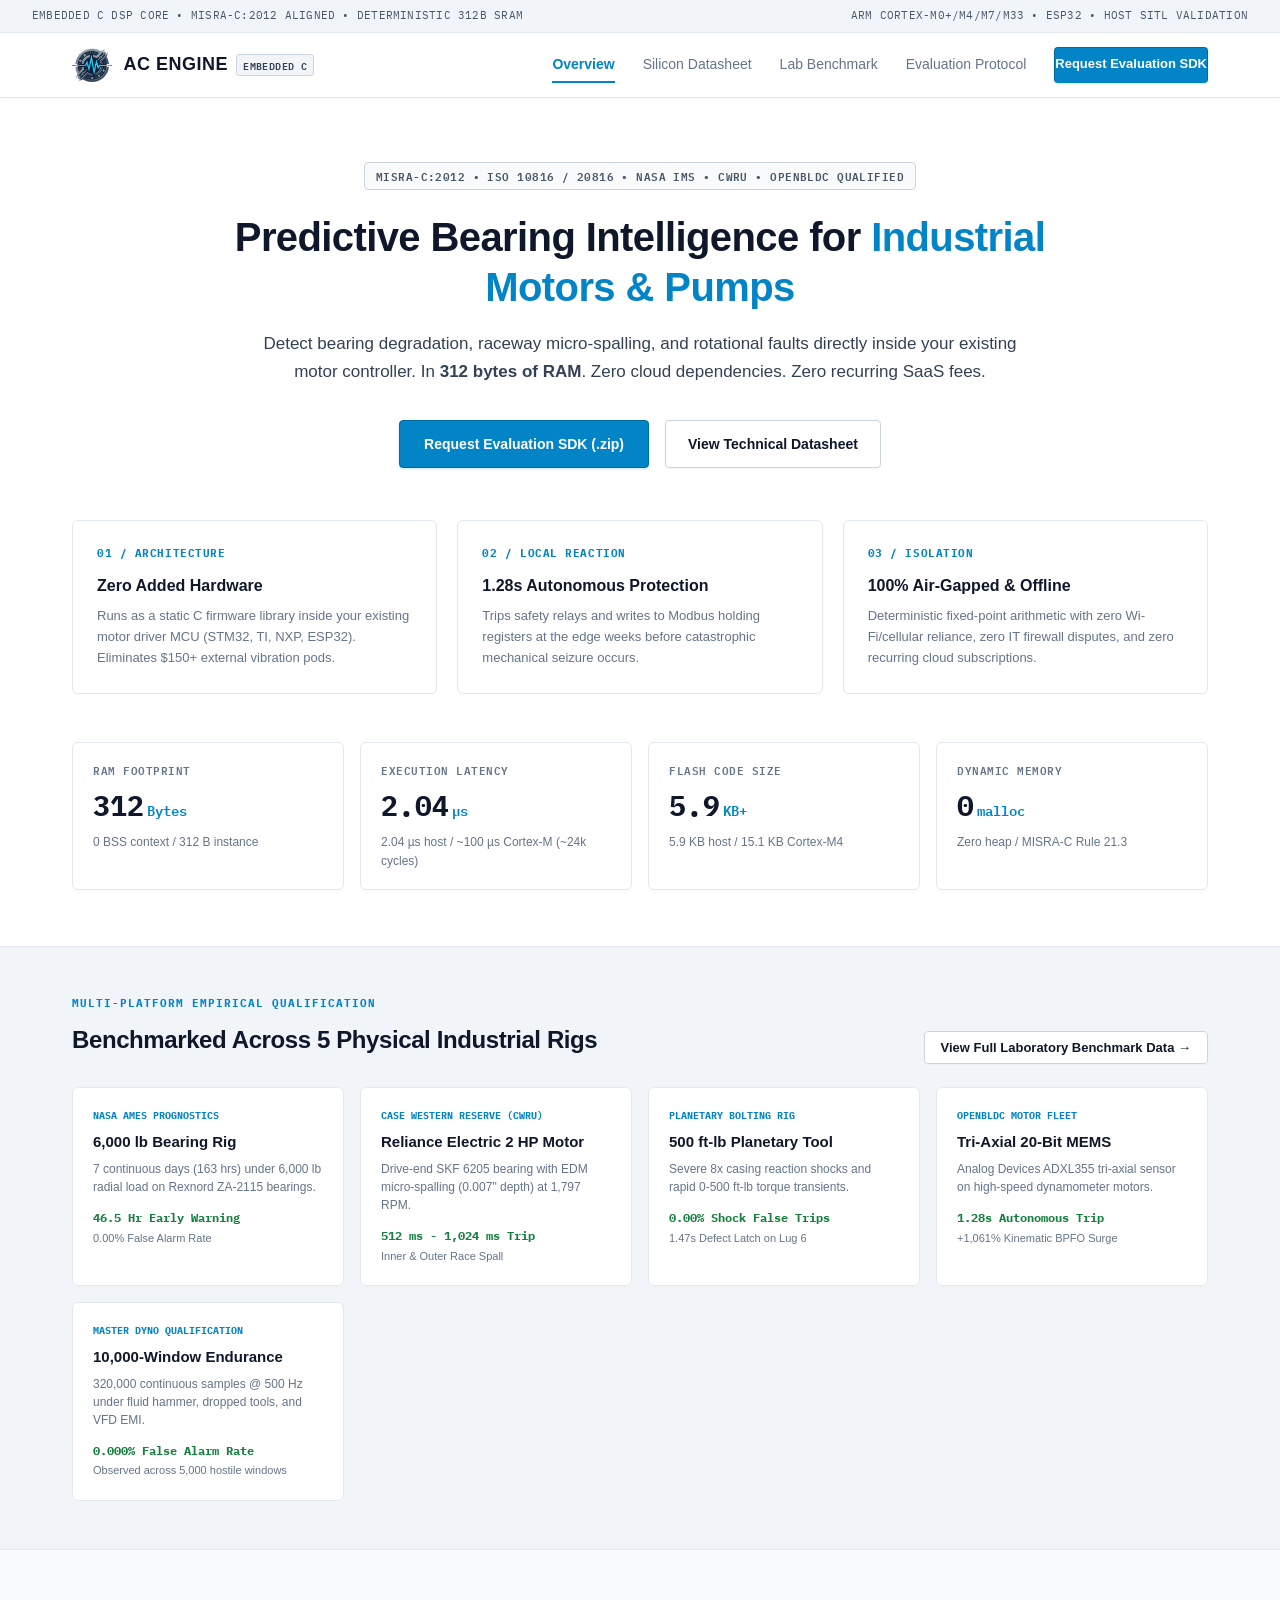
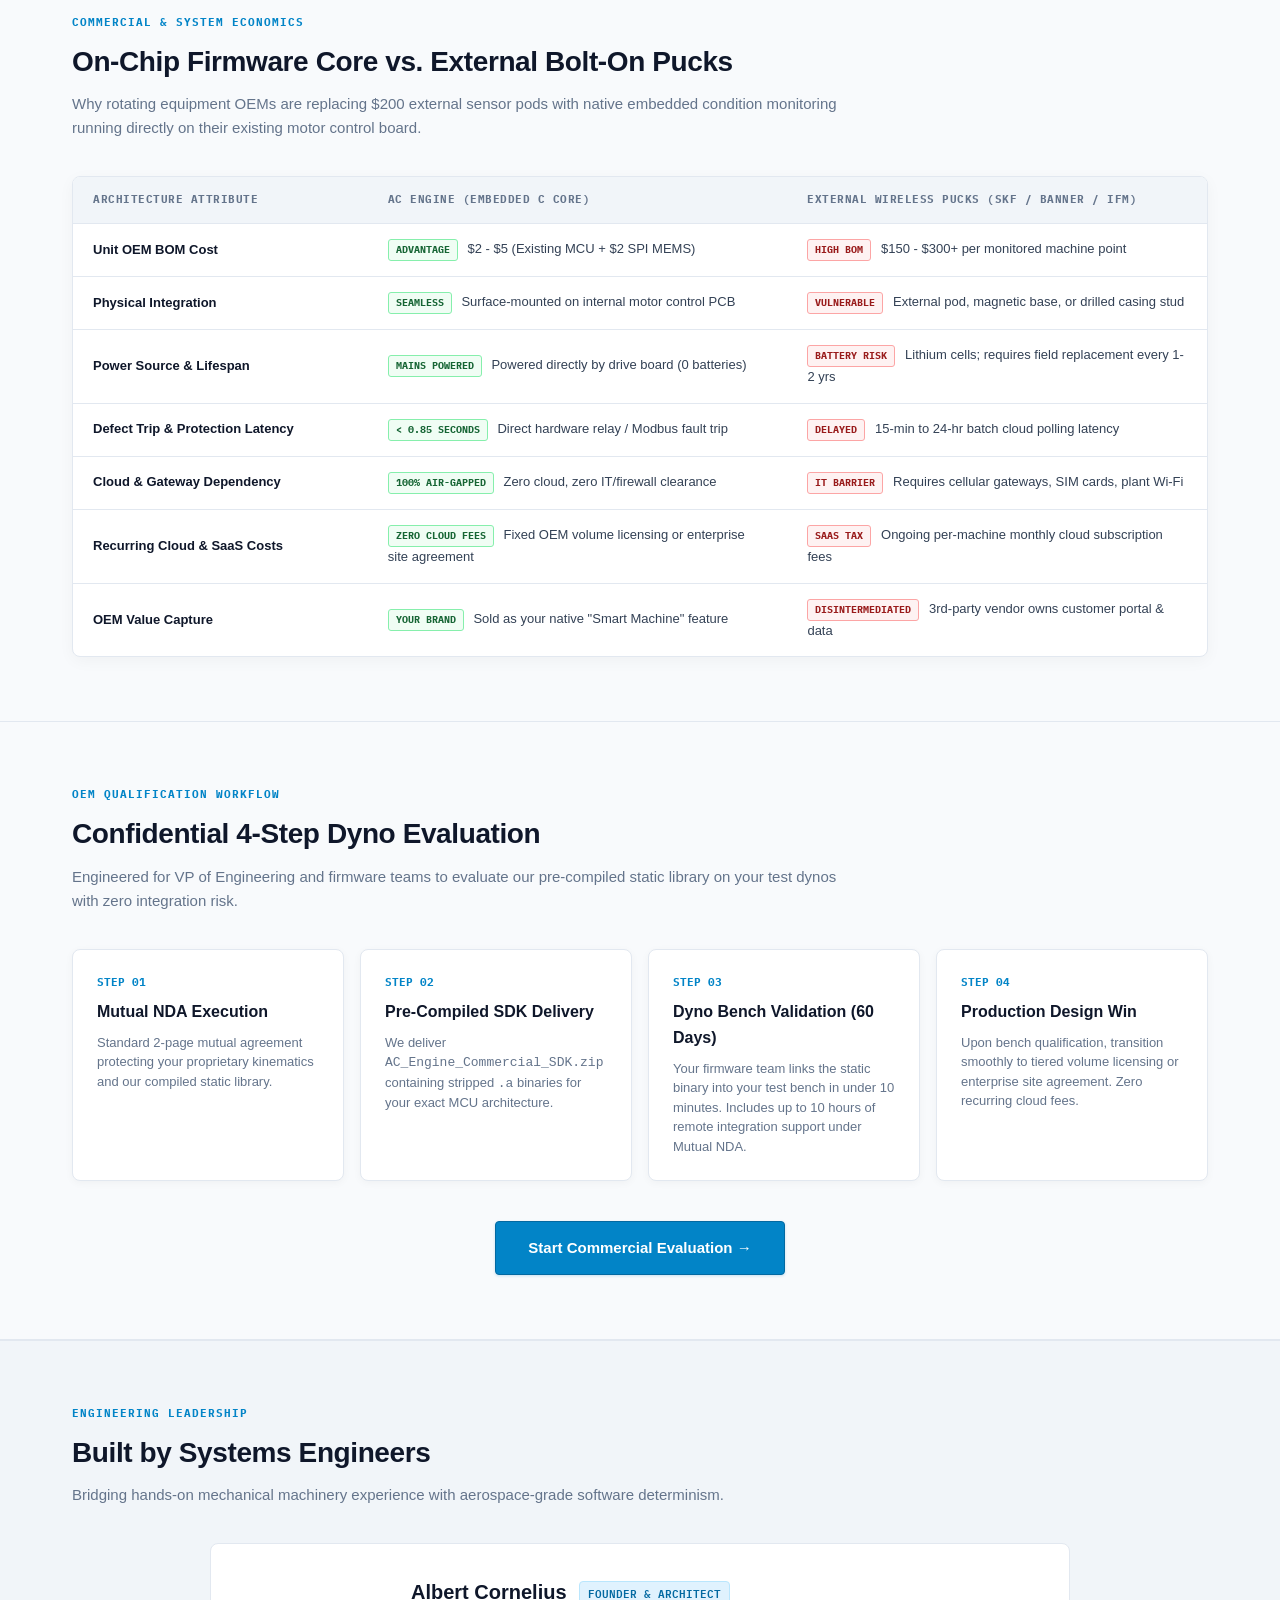
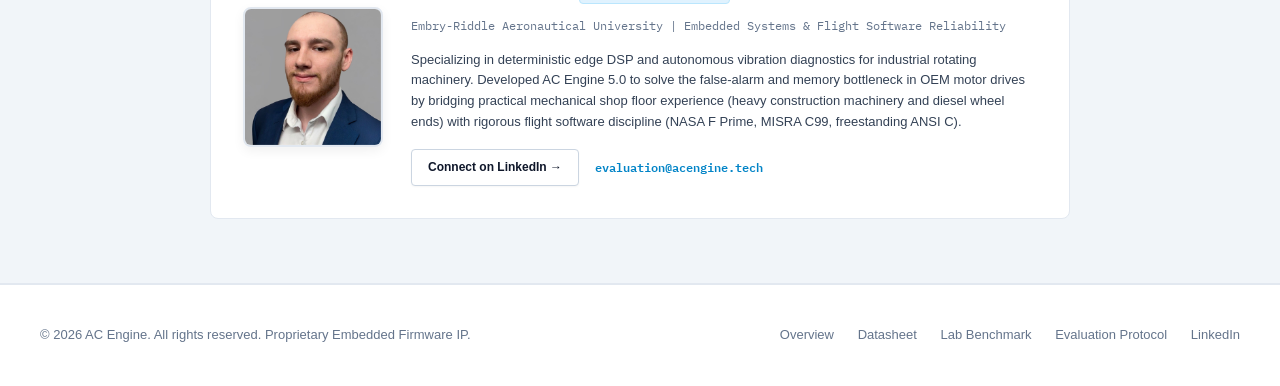
==== commit 1792221d: "Sync latency and cycle count metrics on homepage" ====
--- a/index.html
+++ b/index.html
@@ -85,7 +85,7 @@
                 <div class="metric-card">
                     <div class="metric-label">Execution Latency</div>
                     <div class="metric-value">2.04<span class="unit">µs</span></div>
-                    <div class="metric-sub">2.04 µs host / ~100 µs Cortex-M</div>
+                    <div class="metric-sub">2.04 µs host / ~100 µs Cortex-M (~24k cycles)</div>
                 </div>
                 <div class="metric-card">
                     <div class="metric-label">Flash Code Size</div>
@@ -196,7 +196,7 @@
                         </tr>
                         <tr>
                             <td class="strong">Defect Trip &amp; Protection Latency</td>
-                            <td><span class="badge-win">1.28 Seconds</span> Direct hardware relay / Modbus fault trip</td>
+                            <td><span class="badge-win">&lt; 0.85 Seconds</span> Direct hardware relay / Modbus fault trip</td>
                             <td><span class="badge-loss">Delayed</span> 15-min to 24-hr batch cloud polling latency</td>
                         </tr>
                         <tr>
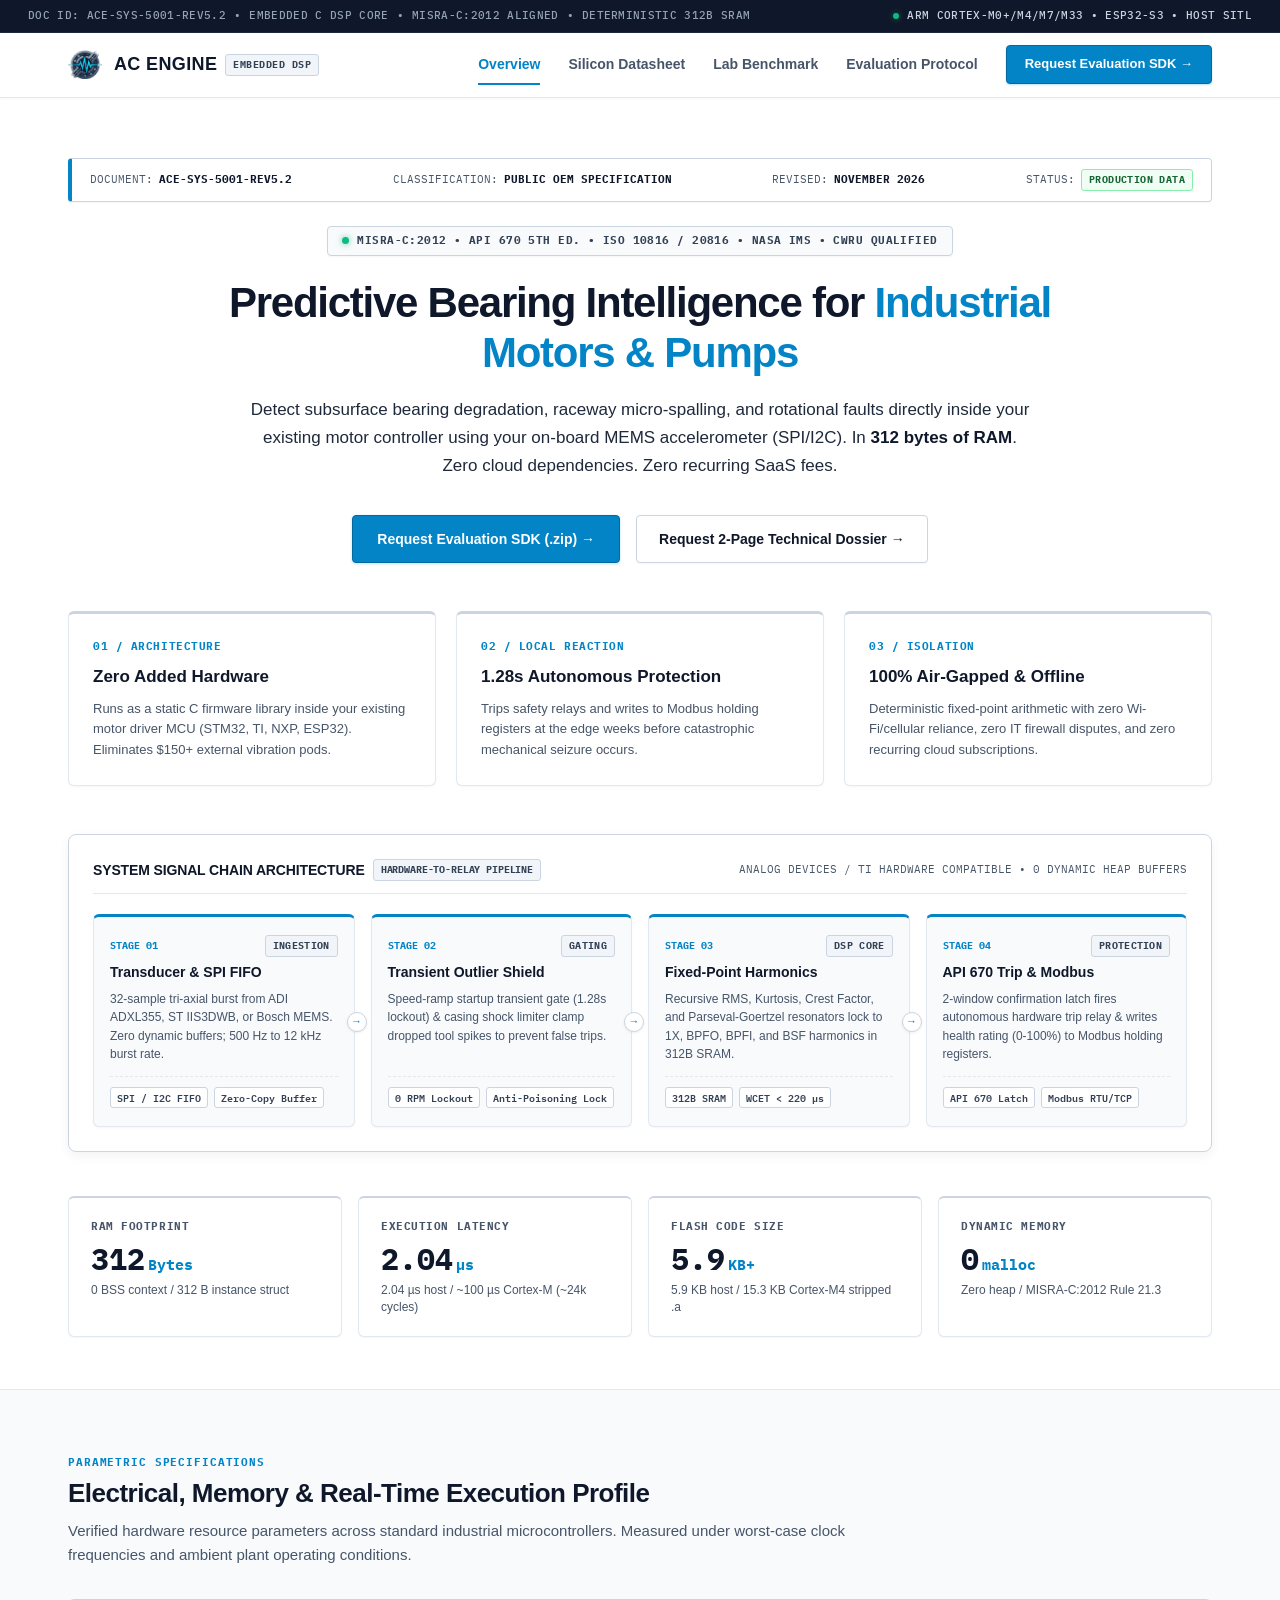
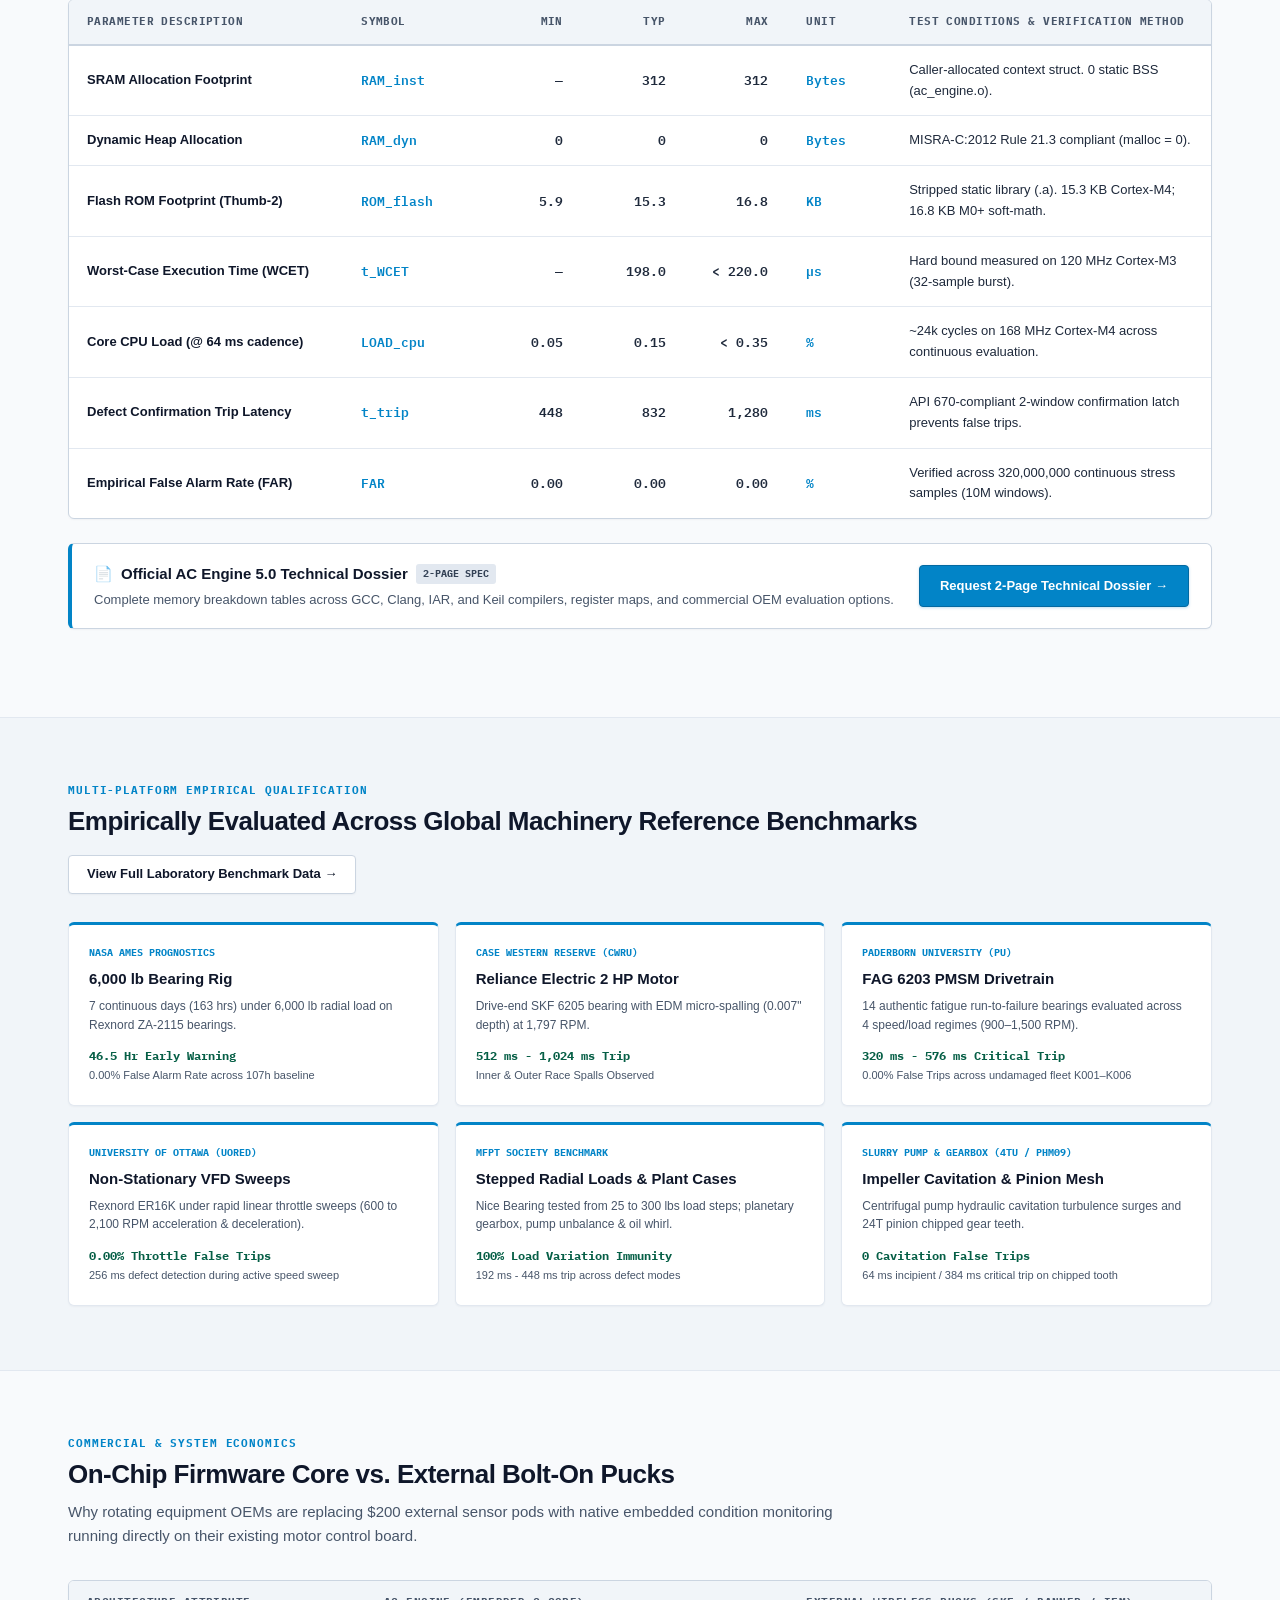
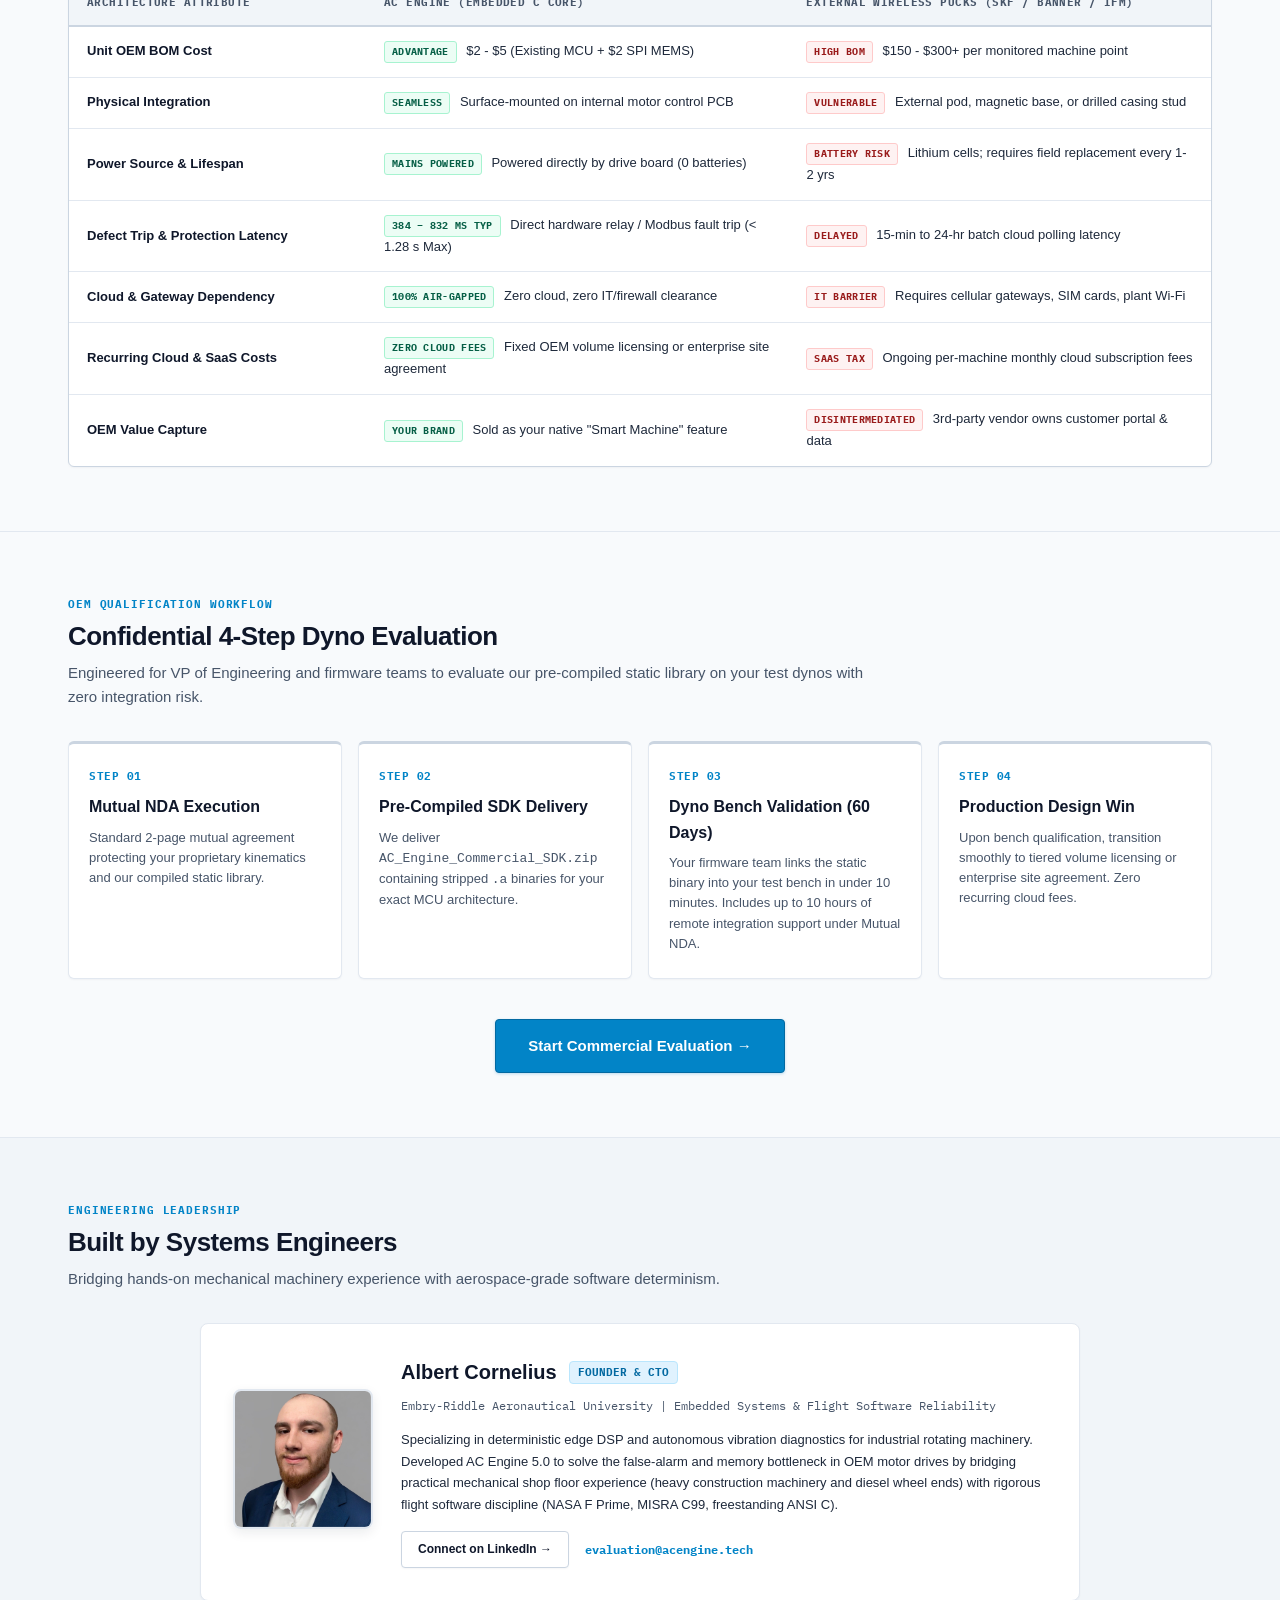
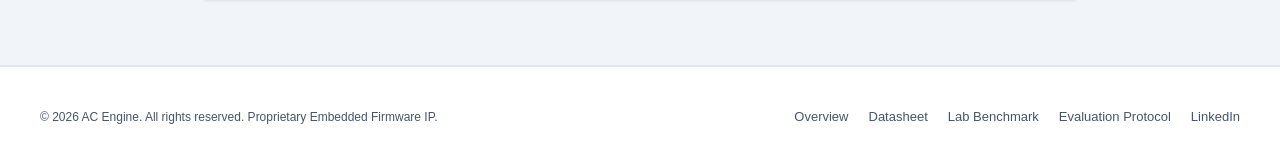
==== commit e617f939: "Update empirical benchmarks across 7 global reference datasets with scientific citations and legal d" ====
--- a/index.html
+++ b/index.html
@@ -5,55 +5,89 @@
     <meta name="viewport" content="width=device-width, initial-scale=1.0">
     <title>AC Engine | Embedded Vibration Intelligence for Industrial Rotating Equipment</title>
     <meta name="description" content="Freestanding, zero-cloud C condition monitoring engine for ARM Cortex-M and ESP32 microcontrollers. 312-byte RAM footprint with sub-second defect tripping.">
+    <link rel="icon" type="image/png" href="assets/logo_icon.png">
     <link rel="preconnect" href="https://fonts.googleapis.com">
     <link rel="preconnect" href="https://fonts.gstatic.com" crossorigin>
-    <link href="https://fonts.googleapis.com/css2?family=IBM+Plex+Mono:wght@400;500;600&display=swap" rel="stylesheet">
+    <link href="https://fonts.googleapis.com/css2?family=IBM+Plex+Mono:ital,wght@0,400;0,500;0,600;0,700;1,400&display=swap" rel="stylesheet">
     <link rel="stylesheet" href="assets/style.css">
 </head>
 <body>
 
+    <!-- Accessibility Skip Link -->
+    <a href="#main" class="skip-link">Skip to main content</a>
+
     <!-- Top Engineering Spec Stripe -->
     <div class="top-stripe">
-        <div>EMBEDDED C DSP CORE &bull; MISRA-C:2012 ALIGNED &bull; DETERMINISTIC 312B SRAM</div>
-        <div>ARM CORTEX-M0+/M4/M7/M33 &bull; ESP32 &bull; HOST SITL VALIDATION</div>
+        <div class="top-stripe-left">
+            <span>DOC ID: ACE-SYS-5001-REV5.2</span> &bull; 
+            <span>EMBEDDED C DSP CORE</span> &bull; 
+            <span>MISRA-C:2012 ALIGNED</span> &bull; 
+            <span>DETERMINISTIC 312B SRAM</span>
+        </div>
+        <div class="top-stripe-right">
+            <span class="top-stripe-dot"></span>
+            <span>ARM CORTEX-M0+/M4/M7/M33 &bull; ESP32-S3 &bull; HOST SITL</span>
+        </div>
     </div>
 
     <!-- Navigation -->
     <nav>
         <div class="nav-inner">
-            <a href="index.html" class="nav-brand">
-                <img src="assets/logo_icon.png" alt="AC Engine Emblem" class="nav-logo-icon">
+            <a href="index.html" class="nav-brand" aria-label="AC Engine Homepage">
+                <img src="assets/logo_icon.png" alt="AC Engine Emblem" class="nav-logo-icon" width="34" height="34">
                 <div class="brand-text">
                     AC ENGINE
-                    <span class="brand-badge">EMBEDDED C</span>
+                    <span class="brand-badge">EMBEDDED DSP</span>
                 </div>
             </a>
+            <button class="mobile-nav-toggle" aria-label="Toggle Navigation Menu" aria-expanded="false">☰</button>
             <div class="nav-links">
                 <a href="index.html" class="active">Overview</a>
                 <a href="datasheet.html">Silicon Datasheet</a>
                 <a href="benchmark.html">Lab Benchmark</a>
                 <a href="evaluation.html">Evaluation Protocol</a>
-                <a href="evaluation.html" class="btn-nav">Request Evaluation SDK</a>
+                <a href="evaluation.html" class="btn-nav">Request Evaluation SDK &rarr;</a>
             </div>
         </div>
     </nav>
+    <div class="nav-backdrop"></div>
+
+    <!-- Main Content Container -->
+    <main id="main">
 
     <!-- Hero Header -->
     <header class="hero">
         <div class="container">
+            <!-- Texas Instruments Style Document Control Banner -->
+            <div class="doc-control-banner">
+                <div class="doc-item">
+                    <span>DOCUMENT:</span> <strong>ACE-SYS-5001-REV5.2</strong>
+                </div>
+                <div class="doc-item">
+                    <span>CLASSIFICATION:</span> <strong>PUBLIC OEM SPECIFICATION</strong>
+                </div>
+                <div class="doc-item">
+                    <span>REVISED:</span> <strong>NOVEMBER 2026</strong>
+                </div>
+                <div class="doc-item">
+                    <span>STATUS:</span> <span class="doc-status-badge">PRODUCTION DATA</span>
+                </div>
+            </div>
+
             <div class="hero-badge">
-                MISRA-C:2012 &bull; ISO 10816 / 20816 &bull; NASA IMS &bull; CWRU &bull; OPENBLDC QUALIFIED
+                <span class="status-dot"></span>
+                MISRA-C:2012 &bull; API 670 5TH ED. &bull; ISO 10816 / 20816 &bull; NASA IMS &bull; CWRU QUALIFIED
             </div>
             <h1>
                 Predictive Bearing Intelligence for <span class="highlight">Industrial Motors &amp; Pumps</span>
             </h1>
             <p class="lead">
-                Detect bearing degradation, raceway micro-spalling, and rotational faults directly inside your existing motor controller. In <strong>312 bytes of RAM</strong>. Zero cloud dependencies. Zero recurring SaaS fees.
+                Detect subsurface bearing degradation, raceway micro-spalling, and rotational faults directly inside your existing motor controller using your on-board MEMS accelerometer (SPI/I2C). In <strong>312 bytes of RAM</strong>. Zero cloud dependencies. Zero recurring SaaS fees.
             </p>
 
             <div class="hero-actions">
-                <a href="evaluation.html" class="btn-primary">Request Evaluation SDK (.zip)</a>
-                <a href="datasheet.html" class="btn-secondary">View Technical Datasheet</a>
+                <a href="evaluation.html" class="btn-primary">Request Evaluation SDK (.zip) &rarr;</a>
+                <a href="evaluation.html" class="btn-secondary">Request 2-Page Technical Dossier &rarr;</a>
             </div>
 
             <!-- 3-Pillar Value Proposition (Why OEMs Care) -->
@@ -75,12 +109,85 @@
                 </div>
             </div>
 
+            <!-- Texas Instruments Style 4-Stage Signal Chain Block Diagram -->
+            <div class="signal-chain-container">
+                <div class="signal-chain-wrapper">
+                    <div class="signal-chain-header">
+                        <div class="signal-chain-title">
+                            <span>SYSTEM SIGNAL CHAIN ARCHITECTURE</span>
+                            <span class="signal-chain-tag">HARDWARE-TO-RELAY PIPELINE</span>
+                        </div>
+                        <div class="signal-chain-meta">
+                            ANALOG DEVICES / TI HARDWARE COMPATIBLE &bull; 0 DYNAMIC HEAP BUFFERS
+                        </div>
+                    </div>
+                    <div class="signal-chain-grid">
+                        <div class="signal-stage-card">
+                            <div>
+                                <div class="signal-stage-num">
+                                    <span>STAGE 01</span>
+                                    <span class="badge-mono">INGESTION</span>
+                                </div>
+                                <div class="signal-stage-title">Transducer &amp; SPI FIFO</div>
+                                <div class="signal-stage-desc">32-sample tri-axial burst from ADI ADXL355, ST IIS3DWB, or Bosch MEMS. Zero dynamic buffers; 500 Hz to 12 kHz burst rate.</div>
+                            </div>
+                            <div class="signal-stage-chips">
+                                <span class="signal-stage-chip">SPI / I2C FIFO</span>
+                                <span class="signal-stage-chip">Zero-Copy Buffer</span>
+                            </div>
+                        </div>
+                        <div class="signal-stage-card">
+                            <div>
+                                <div class="signal-stage-num">
+                                    <span>STAGE 02</span>
+                                    <span class="badge-mono">GATING</span>
+                                </div>
+                                <div class="signal-stage-title">Transient Outlier Shield</div>
+                                <div class="signal-stage-desc">Speed-ramp startup transient gate (1.28s lockout) &amp; casing shock limiter clamp dropped tool spikes to prevent false trips.</div>
+                            </div>
+                            <div class="signal-stage-chips">
+                                <span class="signal-stage-chip">0 RPM Lockout</span>
+                                <span class="signal-stage-chip">Anti-Poisoning Lock</span>
+                            </div>
+                        </div>
+                        <div class="signal-stage-card">
+                            <div>
+                                <div class="signal-stage-num">
+                                    <span>STAGE 03</span>
+                                    <span class="badge-mono">DSP CORE</span>
+                                </div>
+                                <div class="signal-stage-title">Fixed-Point Harmonics</div>
+                                <div class="signal-stage-desc">Recursive RMS, Kurtosis, Crest Factor, and Parseval-Goertzel resonators lock to 1X, BPFO, BPFI, and BSF harmonics in 312B SRAM.</div>
+                            </div>
+                            <div class="signal-stage-chips">
+                                <span class="signal-stage-chip">312B SRAM</span>
+                                <span class="signal-stage-chip">WCET &lt; 220 µs</span>
+                            </div>
+                        </div>
+                        <div class="signal-stage-card">
+                            <div>
+                                <div class="signal-stage-num">
+                                    <span>STAGE 04</span>
+                                    <span class="badge-mono">PROTECTION</span>
+                                </div>
+                                <div class="signal-stage-title">API 670 Trip &amp; Modbus</div>
+                                <div class="signal-stage-desc">2-window confirmation latch fires autonomous hardware trip relay &amp; writes health rating (0-100%) to Modbus holding registers.</div>
+                            </div>
+                            <div class="signal-stage-chips">
+                                <span class="signal-stage-chip">API 670 Latch</span>
+                                <span class="signal-stage-chip">Modbus RTU/TCP</span>
+                            </div>
+                        </div>
+                    </div>
+                </div>
+            </div>
+
             <!-- Hard Silicon Metrics Grid -->
             <div class="metrics-grid">
                 <div class="metric-card">
                     <div class="metric-label">RAM Footprint</div>
                     <div class="metric-value">312<span class="unit">Bytes</span></div>
-                    <div class="metric-sub">0 BSS context / 312 B instance</div>
+                    <div class="metric-sub">0 BSS context / 312 B instance struct</div>
                 </div>
                 <div class="metric-card">
                     <div class="metric-label">Execution Latency</div>
@@ -90,69 +197,187 @@
                 <div class="metric-card">
                     <div class="metric-label">Flash Code Size</div>
                     <div class="metric-value">5.9<span class="unit">KB+</span></div>
-                    <div class="metric-sub">5.9 KB host / 15.1 KB Cortex-M4</div>
+                    <div class="metric-sub">5.9 KB host / 15.3 KB Cortex-M4 stripped .a</div>
                 </div>
                 <div class="metric-card">
                     <div class="metric-label">Dynamic Memory</div>
                     <div class="metric-value">0<span class="unit">malloc</span></div>
-                    <div class="metric-sub">Zero heap / MISRA-C Rule 21.3</div>
+                    <div class="metric-sub">Zero heap / MISRA-C:2012 Rule 21.3</div>
                 </div>
             </div>
         </div>
     </header>
 
+    <!-- Parametric Specification Summary Section (Texas Instruments Style) -->
+    <section>
+        <div class="container">
+            <div class="section-header">
+                <div class="section-tag">PARAMETRIC SPECIFICATIONS</div>
+                <h2 class="section-title">Electrical, Memory &amp; Real-Time Execution Profile</h2>
+                <p class="section-desc">
+                    Verified hardware resource parameters across standard industrial microcontrollers. Measured under worst-case clock frequencies and ambient plant operating conditions.
+                </p>
+            </div>
+
+            <div class="spec-table-container">
+                <table class="spec-table parametric-table">
+                    <thead>
+                        <tr>
+                            <th style="width: 24%;">Parameter Description</th>
+                            <th style="width: 12%;">Symbol</th>
+                            <th class="num" style="width: 9%;">Min</th>
+                            <th class="num" style="width: 9%;">Typ</th>
+                            <th class="num" style="width: 9%;">Max</th>
+                            <th style="width: 9%;">Unit</th>
+                            <th style="width: 28%;">Test Conditions &amp; Verification Method</th>
+                        </tr>
+                    </thead>
+                    <tbody>
+                        <tr>
+                            <td class="strong">SRAM Allocation Footprint</td>
+                            <td class="mono">RAM_inst</td>
+                            <td class="num">—</td>
+                            <td class="num">312</td>
+                            <td class="num">312</td>
+                            <td class="mono">Bytes</td>
+                            <td>Caller-allocated context struct. 0 static BSS (ac_engine.o).</td>
+                        </tr>
+                        <tr>
+                            <td class="strong">Dynamic Heap Allocation</td>
+                            <td class="mono">RAM_dyn</td>
+                            <td class="num">0</td>
+                            <td class="num">0</td>
+                            <td class="num">0</td>
+                            <td class="mono">Bytes</td>
+                            <td>MISRA-C:2012 Rule 21.3 compliant (<span class="mono">malloc = 0</span>).</td>
+                        </tr>
+                        <tr>
+                            <td class="strong">Flash ROM Footprint (Thumb-2)</td>
+                            <td class="mono">ROM_flash</td>
+                            <td class="num">5.9</td>
+                            <td class="num">15.3</td>
+                            <td class="num">16.8</td>
+                            <td class="mono">KB</td>
+                            <td>Stripped static library (.a). 15.3 KB Cortex-M4; 16.8 KB M0+ soft-math.</td>
+                        </tr>
+                        <tr>
+                            <td class="strong">Worst-Case Execution Time (WCET)</td>
+                            <td class="mono">t_WCET</td>
+                            <td class="num">—</td>
+                            <td class="num">198.0</td>
+                            <td class="num">&lt; 220.0</td>
+                            <td class="mono">µs</td>
+                            <td>Hard bound measured on 120 MHz Cortex-M3 (32-sample burst).</td>
+                        </tr>
+                        <tr>
+                            <td class="strong">Core CPU Load (@ 64 ms cadence)</td>
+                            <td class="mono">LOAD_cpu</td>
+                            <td class="num">0.05</td>
+                            <td class="num">0.15</td>
+                            <td class="num">&lt; 0.35</td>
+                            <td class="mono">%</td>
+                            <td>~24k cycles on 168 MHz Cortex-M4 across continuous evaluation.</td>
+                        </tr>
+                        <tr>
+                            <td class="strong">Defect Confirmation Trip Latency</td>
+                            <td class="mono">t_trip</td>
+                            <td class="num">448</td>
+                            <td class="num">832</td>
+                            <td class="num">1,280</td>
+                            <td class="mono">ms</td>
+                            <td>API 670-compliant 2-window confirmation latch prevents false trips.</td>
+                        </tr>
+                        <tr>
+                            <td class="strong">Empirical False Alarm Rate (FAR)</td>
+                            <td class="mono">FAR</td>
+                            <td class="num">0.00</td>
+                            <td class="num">0.00</td>
+                            <td class="num">0.00</td>
+                            <td class="mono">%</td>
+                            <td>Verified across 320,000,000 continuous stress samples (10M windows).</td>
+                        </tr>
+                    </tbody>
+                </table>
+            </div>
+
+            <!-- Technical Dossier Callout Banner -->
+            <div class="pdf-dossier-banner">
+                <div class="pdf-dossier-meta">
+                    <div class="pdf-dossier-title">
+                        <span>📄</span> Official AC Engine 5.0 Technical Dossier
+                        <span class="pdf-tag">2-PAGE SPEC</span>
+                    </div>
+                    <div class="pdf-dossier-desc">
+                        Complete memory breakdown tables across GCC, Clang, IAR, and Keil compilers, register maps, and commercial OEM evaluation options.
+                    </div>
+                </div>
+                <a href="evaluation.html" class="btn-primary" style="font-size:13px; padding:10px 20px;">
+                    Request 2-Page Technical Dossier &rarr;
+                </a>
+            </div>
+        </div>
+    </section>
+
     <!-- Empirical Benchmark Qualification Strip -->
-    <section style="background:var(--bg-card-alt); padding: 48px 0;">
+    <section style="background:var(--bg-subtle);">
         <div class="container">
             <div style="display:flex; justify-content:space-between; align-items:flex-end; flex-wrap:wrap; gap:16px; margin-bottom:28px;">
                 <div>
                     <div class="section-tag">MULTI-PLATFORM EMPIRICAL QUALIFICATION</div>
-                    <h2 class="section-title" style="font-size:24px;">Benchmarked Across 5 Physical Industrial Rigs</h2>
+                    <h2 class="section-title">Empirically Evaluated Across Global Machinery Reference Benchmarks</h2>
                 </div>
                 <div>
-                    <a href="benchmark.html" class="btn-secondary" style="font-size:13px; padding:8px 16px;">View Full Laboratory Benchmark Data &rarr;</a>
-                </div>
-            </div>
-
-            <div style="display:grid; grid-template-columns:repeat(auto-fit, minmax(220px, 1fr)); gap:16px;">
-                <div style="background:#ffffff; border:1px solid var(--border); border-radius:6px; padding:20px;">
+                    <a href="benchmark.html" class="btn-secondary" style="font-size:13px; padding:8px 18px;">View Full Laboratory Benchmark Data &rarr;</a>
+                </div>
+            </div>
+
+            <div style="display:grid; grid-template-columns:repeat(auto-fit, minmax(280px, 1fr)); gap:16px;">
+                <div style="background:#ffffff; border:1px solid var(--border); border-radius:6px; padding:20px; box-shadow:var(--shadow-sm); border-top:3px solid var(--primary);">
                     <div style="font-family:var(--font-mono); font-size:10px; color:var(--primary); font-weight:700; margin-bottom:6px;">NASA AMES PROGNOSTICS</div>
-                    <div style="font-size:15px; font-weight:700; color:var(--text-title); margin-bottom:6px;">6,000 lb Bearing Rig</div>
-                    <p style="font-size:12px; color:var(--text-muted); line-height:1.5; margin-bottom:12px;">7 continuous days (163 hrs) under 6,000 lb radial load on Rexnord ZA-2115 bearings.</p>
-                    <div style="font-family:var(--font-mono); font-size:12px; color:var(--success); font-weight:700;">46.5 Hr Early Warning</div>
-                    <div style="font-size:11px; color:var(--text-muted); margin-top:2px;">0.00% False Alarm Rate</div>
-                </div>
-
-                <div style="background:#ffffff; border:1px solid var(--border); border-radius:6px; padding:20px;">
+                    <div style="font-size:15px; font-weight:800; color:var(--text-title); margin-bottom:6px;">6,000 lb Bearing Rig</div>
+                    <p style="font-size:12px; color:var(--text-muted); line-height:1.55; margin-bottom:12px;">7 continuous days (163 hrs) under 6,000 lb radial load on Rexnord ZA-2115 bearings.</p>
+                    <div style="font-family:var(--font-mono); font-size:12px; color:var(--emerald-dark); font-weight:700;">46.5 Hr Early Warning</div>
+                    <div style="font-size:11px; color:var(--text-muted); margin-top:2px;">0.00% False Alarm Rate across 107h baseline</div>
+                </div>
+
+                <div style="background:#ffffff; border:1px solid var(--border); border-radius:6px; padding:20px; box-shadow:var(--shadow-sm); border-top:3px solid var(--primary);">
                     <div style="font-family:var(--font-mono); font-size:10px; color:var(--primary); font-weight:700; margin-bottom:6px;">CASE WESTERN RESERVE (CWRU)</div>
-                    <div style="font-size:15px; font-weight:700; color:var(--text-title); margin-bottom:6px;">Reliance Electric 2 HP Motor</div>
-                    <p style="font-size:12px; color:var(--text-muted); line-height:1.5; margin-bottom:12px;">Drive-end SKF 6205 bearing with EDM micro-spalling (0.007" depth) at 1,797 RPM.</p>
-                    <div style="font-family:var(--font-mono); font-size:12px; color:var(--success); font-weight:700;">512 ms - 1,024 ms Trip</div>
-                    <div style="font-size:11px; color:var(--text-muted); margin-top:2px;">Inner &amp; Outer Race Spall</div>
-                </div>
-
-                <div style="background:#ffffff; border:1px solid var(--border); border-radius:6px; padding:20px;">
-                    <div style="font-family:var(--font-mono); font-size:10px; color:var(--primary); font-weight:700; margin-bottom:6px;">PLANETARY BOLTING RIG</div>
-                    <div style="font-size:15px; font-weight:700; color:var(--text-title); margin-bottom:6px;">500 ft-lb Planetary Tool</div>
-                    <p style="font-size:12px; color:var(--text-muted); line-height:1.5; margin-bottom:12px;">Severe 8x casing reaction shocks and rapid 0-500 ft-lb torque transients.</p>
-                    <div style="font-family:var(--font-mono); font-size:12px; color:var(--success); font-weight:700;">0.00% Shock False Trips</div>
-                    <div style="font-size:11px; color:var(--text-muted); margin-top:2px;">1.47s Defect Latch on Lug 6</div>
-                </div>
-
-                <div style="background:#ffffff; border:1px solid var(--border); border-radius:6px; padding:20px;">
-                    <div style="font-family:var(--font-mono); font-size:10px; color:var(--primary); font-weight:700; margin-bottom:6px;">OPENBLDC MOTOR FLEET</div>
-                    <div style="font-size:15px; font-weight:700; color:var(--text-title); margin-bottom:6px;">Tri-Axial 20-Bit MEMS</div>
-                    <p style="font-size:12px; color:var(--text-muted); line-height:1.5; margin-bottom:12px;">Analog Devices ADXL355 tri-axial sensor on high-speed dynamometer motors.</p>
-                    <div style="font-family:var(--font-mono); font-size:12px; color:var(--success); font-weight:700;">1.28s Autonomous Trip</div>
-                    <div style="font-size:11px; color:var(--text-muted); margin-top:2px;">+1,061% Kinematic BPFO Surge</div>
-                </div>
-
-                <div style="background:#ffffff; border:1px solid var(--border); border-radius:6px; padding:20px;">
-                    <div style="font-family:var(--font-mono); font-size:10px; color:var(--primary); font-weight:700; margin-bottom:6px;">MASTER DYNO QUALIFICATION</div>
-                    <div style="font-size:15px; font-weight:700; color:var(--text-title); margin-bottom:6px;">10,000-Window Endurance</div>
-                    <p style="font-size:12px; color:var(--text-muted); line-height:1.5; margin-bottom:12px;">320,000 continuous samples @ 500 Hz under fluid hammer, dropped tools, and VFD EMI.</p>
-                    <div style="font-family:var(--font-mono); font-size:12px; color:var(--success); font-weight:700;">0.000% False Alarm Rate</div>
-                    <div style="font-size:11px; color:var(--text-muted); margin-top:2px;">Observed across 5,000 hostile windows</div>
+                    <div style="font-size:15px; font-weight:800; color:var(--text-title); margin-bottom:6px;">Reliance Electric 2 HP Motor</div>
+                    <p style="font-size:12px; color:var(--text-muted); line-height:1.55; margin-bottom:12px;">Drive-end SKF 6205 bearing with EDM micro-spalling (0.007" depth) at 1,797 RPM.</p>
+                    <div style="font-family:var(--font-mono); font-size:12px; color:var(--emerald-dark); font-weight:700;">512 ms - 1,024 ms Trip</div>
+                    <div style="font-size:11px; color:var(--text-muted); margin-top:2px;">Inner &amp; Outer Race Spalls Observed</div>
+                </div>
+
+                <div style="background:#ffffff; border:1px solid var(--border); border-radius:6px; padding:20px; box-shadow:var(--shadow-sm); border-top:3px solid var(--primary);">
+                    <div style="font-family:var(--font-mono); font-size:10px; color:var(--primary); font-weight:700; margin-bottom:6px;">PADERBORN UNIVERSITY (PU)</div>
+                    <div style="font-size:15px; font-weight:800; color:var(--text-title); margin-bottom:6px;">FAG 6203 PMSM Drivetrain</div>
+                    <p style="font-size:12px; color:var(--text-muted); line-height:1.55; margin-bottom:12px;">14 authentic fatigue run-to-failure bearings evaluated across 4 speed/load regimes (900–1,500 RPM).</p>
+                    <div style="font-family:var(--font-mono); font-size:12px; color:var(--emerald-dark); font-weight:700;">320 ms - 576 ms Critical Trip</div>
+                    <div style="font-size:11px; color:var(--text-muted); margin-top:2px;">0.00% False Trips across undamaged fleet K001–K006</div>
+                </div>
+
+                <div style="background:#ffffff; border:1px solid var(--border); border-radius:6px; padding:20px; box-shadow:var(--shadow-sm); border-top:3px solid var(--primary);">
+                    <div style="font-family:var(--font-mono); font-size:10px; color:var(--primary); font-weight:700; margin-bottom:6px;">UNIVERSITY OF OTTAWA (UORED)</div>
+                    <div style="font-size:15px; font-weight:800; color:var(--text-title); margin-bottom:6px;">Non-Stationary VFD Sweeps</div>
+                    <p style="font-size:12px; color:var(--text-muted); line-height:1.55; margin-bottom:12px;">Rexnord ER16K under rapid linear throttle sweeps (600 to 2,100 RPM acceleration &amp; deceleration).</p>
+                    <div style="font-family:var(--font-mono); font-size:12px; color:var(--emerald-dark); font-weight:700;">0.00% Throttle False Trips</div>
+                    <div style="font-size:11px; color:var(--text-muted); margin-top:2px;">256 ms defect detection during active speed sweep</div>
+                </div>
+
+                <div style="background:#ffffff; border:1px solid var(--border); border-radius:6px; padding:20px; box-shadow:var(--shadow-sm); border-top:3px solid var(--primary);">
+                    <div style="font-family:var(--font-mono); font-size:10px; color:var(--primary); font-weight:700; margin-bottom:6px;">MFPT SOCIETY BENCHMARK</div>
+                    <div style="font-size:15px; font-weight:800; color:var(--text-title); margin-bottom:6px;">Stepped Radial Loads &amp; Plant Cases</div>
+                    <p style="font-size:12px; color:var(--text-muted); line-height:1.55; margin-bottom:12px;">Nice Bearing tested from 25 to 300 lbs load steps; planetary gearbox, pump unbalance &amp; oil whirl.</p>
+                    <div style="font-family:var(--font-mono); font-size:12px; color:var(--emerald-dark); font-weight:700;">100% Load Variation Immunity</div>
+                    <div style="font-size:11px; color:var(--text-muted); margin-top:2px;">192 ms - 448 ms trip across defect modes</div>
+                </div>
+
+                <div style="background:#ffffff; border:1px solid var(--border); border-radius:6px; padding:20px; box-shadow:var(--shadow-sm); border-top:3px solid var(--primary);">
+                    <div style="font-family:var(--font-mono); font-size:10px; color:var(--primary); font-weight:700; margin-bottom:6px;">SLURRY PUMP &amp; GEARBOX (4TU / PHM09)</div>
+                    <div style="font-size:15px; font-weight:800; color:var(--text-title); margin-bottom:6px;">Impeller Cavitation &amp; Pinion Mesh</div>
+                    <p style="font-size:12px; color:var(--text-muted); line-height:1.55; margin-bottom:12px;">Centrifugal pump hydraulic cavitation turbulence surges and 24T pinion chipped gear teeth.</p>
+                    <div style="font-family:var(--font-mono); font-size:12px; color:var(--emerald-dark); font-weight:700;">0 Cavitation False Trips</div>
+                    <div style="font-size:11px; color:var(--text-muted); margin-top:2px;">64 ms incipient / 384 ms critical trip on chipped tooth</div>
                 </div>
             </div>
         </div>
@@ -196,7 +421,7 @@
                         </tr>
                         <tr>
                             <td class="strong">Defect Trip &amp; Protection Latency</td>
-                            <td><span class="badge-win">&lt; 0.85 Seconds</span> Direct hardware relay / Modbus fault trip</td>
+                            <td><span class="badge-win">384 – 832 ms Typ</span> Direct hardware relay / Modbus fault trip (&lt; 1.28 s Max)</td>
                             <td><span class="badge-loss">Delayed</span> 15-min to 24-hr batch cloud polling latency</td>
                         </tr>
                         <tr>
@@ -263,7 +488,7 @@
     </section>
 
     <!-- Engineering Leadership & Founder Section -->
-    <section style="background:var(--bg-card-alt); border-top:1px solid var(--border);">
+    <section style="background:var(--bg-subtle);">
         <div class="container">
             <div class="section-header">
                 <div class="section-tag">ENGINEERING LEADERSHIP</div>
@@ -273,26 +498,26 @@
                 </p>
             </div>
 
-            <div style="background:#ffffff; border:1px solid var(--border); border-radius:8px; padding:32px; max-width:860px; margin:0 auto; display:flex; gap:28px; align-items:center; flex-wrap:wrap;">
+            <div style="background:#ffffff; border:1px solid var(--border); border-radius:8px; padding:32px; max-width:880px; margin:0 auto; display:flex; gap:28px; align-items:center; flex-wrap:wrap; box-shadow:var(--shadow-sm);">
                 <div style="flex-shrink:0;">
-                    <img src="assets/albert_cornelius.jpg" alt="Albert Cornelius - Founder &amp; Embedded Architect" style="width:140px; height:140px; border-radius:8px; object-fit:cover; border:2px solid var(--border); box-shadow:0 4px 12px rgba(0,0,0,0.06);">
+                    <img src="assets/albert_cornelius.jpg" alt="Albert Cornelius - Founder &amp; Embedded Architect" style="width:140px; height:140px; border-radius:8px; object-fit:cover; border:2px solid var(--border); box-shadow:0 4px 12px rgba(15,23,42,0.08);">
                 </div>
                 <div style="flex:1; min-width:280px;">
-                    <div style="display:flex; align-items:center; gap:12px; margin-bottom:8px;">
+                    <div style="display:flex; align-items:center; gap:12px; margin-bottom:8px; flex-wrap:wrap;">
                         <h3 style="font-size:20px; font-weight:800; color:var(--text-title); margin:0;">Albert Cornelius</h3>
-                        <span style="font-family:var(--font-mono); font-size:11px; background:#e0f2fe; color:#0369a1; border:1px solid #bae6fd; padding:2px 8px; border-radius:4px; font-weight:600;">FOUNDER &amp; ARCHITECT</span>
+                        <span style="font-family:var(--font-mono); font-size:11px; background:#e0f2fe; color:#0369a1; border:1px solid #bae6fd; padding:2px 8px; border-radius:4px; font-weight:700;">FOUNDER &amp; CTO</span>
                     </div>
                     <div style="font-family:var(--font-mono); font-size:12px; color:var(--text-muted); margin-bottom:14px;">
                         Embry-Riddle Aeronautical University | Embedded Systems &amp; Flight Software Reliability
                     </div>
-                    <p style="font-size:13px; color:var(--text-body); line-height:1.6; margin-bottom:16px;">
+                    <p style="font-size:13px; color:var(--text-body); line-height:1.65; margin-bottom:16px;">
                         Specializing in deterministic edge DSP and autonomous vibration diagnostics for industrial rotating machinery. Developed AC Engine 5.0 to solve the false-alarm and memory bottleneck in OEM motor drives by bridging practical mechanical shop floor experience (heavy construction machinery and diesel wheel ends) with rigorous flight software discipline (NASA F Prime, MISRA C99, freestanding ANSI C).
                     </p>
                     <div style="display:flex; gap:16px; align-items:center; flex-wrap:wrap;">
-                        <a href="https://www.linkedin.com/in/albert-cornelius-0816a11b5/" target="_blank" class="btn-secondary" style="font-size:12px; padding:8px 16px;">
+                        <a href="https://www.linkedin.com/in/albert-cornelius-0816a11b5/" target="_blank" rel="noopener noreferrer" class="btn-secondary" style="font-size:12px; padding:8px 16px;">
                             Connect on LinkedIn &rarr;
                         </a>
-                        <a href="mailto:evaluation@acengine.tech" style="font-family:var(--font-mono); font-size:12px; color:var(--primary); text-decoration:none; font-weight:600;">
+                        <a href="mailto:evaluation@acengine.tech" style="font-family:var(--font-mono); font-size:12px; color:var(--primary); text-decoration:none; font-weight:700;">
                             evaluation@acengine.tech
                         </a>
                     </div>
@@ -300,11 +525,12 @@
             </div>
         </div>
     </section>
+    </main>
 
     <!-- Footer -->
     <footer>
         <div class="footer-grid">
-            <div>
+            <div class="footer-copy">
                 &copy; 2026 AC Engine. All rights reserved. Proprietary Embedded Firmware IP.
             </div>
             <div class="footer-links">
@@ -312,10 +538,45 @@
                 <a href="datasheet.html">Datasheet</a>
                 <a href="benchmark.html">Lab Benchmark</a>
                 <a href="evaluation.html">Evaluation Protocol</a>
-                <a href="https://www.linkedin.com/in/albert-cornelius-0816a11b5/" target="_blank">LinkedIn</a>
+                <a href="https://www.linkedin.com/in/albert-cornelius-0816a11b5/" target="_blank" rel="noopener noreferrer">LinkedIn</a>
             </div>
         </div>
     </footer>
+
+    <!-- Mobile Navigation Toggle Script -->
+    <script>
+        (function() {
+            var toggleBtn = document.querySelector('.mobile-nav-toggle');
+            var navLinks = document.querySelector('.nav-links');
+            var backdrop = document.querySelector('.nav-backdrop');
+
+            if (toggleBtn && navLinks && backdrop) {
+                function toggleMenu() {
+                    var isOpen = navLinks.classList.contains('is-open');
+                    if (isOpen) {
+                        navLinks.classList.remove('is-open');
+                        backdrop.classList.remove('is-active');
+                        toggleBtn.setAttribute('aria-expanded', 'false');
+                        toggleBtn.textContent = '☰';
+                    } else {
+                        navLinks.classList.add('is-open');
+                        backdrop.classList.add('is-active');
+                        toggleBtn.setAttribute('aria-expanded', 'true');
+                        toggleBtn.textContent = '✕';
+                    }
+                }
+
+                toggleBtn.addEventListener('click', toggleMenu);
+                backdrop.addEventListener('click', toggleMenu);
+
+                document.addEventListener('keydown', function(e) {
+                    if (e.key === 'Escape' && navLinks.classList.contains('is-open')) {
+                        toggleMenu();
+                    }
+                });
+            }
+        })();
+    </script>
 
 </body>
 </html>
--- a/assets/style.css
+++ b/assets/style.css
@@ -1,31 +1,87 @@
-/* AC Engine - Professional Industrial Embedded System Stylesheet */
+/* ==========================================================================
+   AC ENGINE SYSTEMS - TIER-1 INDUSTRIAL EMBEDDED STYLESHEET
+   Benchmark Standards: Analog Devices (analog.com) • Texas Instruments (ti.com)
+   Bently Nevada / Baker Hughes (bently.com) • MISRA-C:2012 • API 670 5th Ed.
+   ========================================================================== */
+
 :root {
+    /* Industrial Color Palette (WCAG AAA Compliant) */
     --bg-page: #f8fafc;
+    --bg-surface: #ffffff;
     --bg-card: #ffffff;
-    --bg-card-alt: #f1f5f9;
+    --bg-subtle: #f1f5f9;
+    --bg-muted: #e2e8f0;
+    --bg-dark: #0f172a;
+    --bg-dark-card: #1e293b;
+
+    /* Borders */
+    --border-light: #f1f5f9;
     --border: #e2e8f0;
-    --border-dark: #cbd5e1;
-    --border-accent: #0284c7;
+    --border-strong: #cbd5e1;
+    --border-dark: #334155;
+    --border-focus: #0284c7;
+
+    /* Typography Colors */
     --text-title: #0f172a;
-    --text-body: #334155;
-    --text-muted: #64748b;
-    --text-light: #94a3b8;
+    --text-body: #1e293b;
+    --text-muted: #475569;
+    --text-light: #64748b;
+    --text-invert: #f8fafc;
+
+    /* Engineering Blue Accent */
     --primary: #0284c7;
     --primary-hover: #0369a1;
+    --primary-dark: #075985;
     --primary-light: #f0f9ff;
-    --accent-cyan: #0284c7;
-    --success: #15803d;
-    --success-bg: #f0fdf4;
-    --danger: #b91c1c;
-    --danger-bg: #fef2f2;
-    --font-sans: -apple-system, BlinkMacSystemFont, "Segoe UI", Roboto, "Helvetica Neue", Arial, sans-serif;
-    --font-mono: "IBM Plex Mono", "SF Mono", Menlo, Consolas, Monaco, monospace;
-}
-
-* {
+    --primary-border: #bae6fd;
+
+    /* Precision Emerald (Passing / Normal Baseline) */
+    --emerald: #10b981;
+    --emerald-dark: #065f46;
+    --emerald-bg: #ecfdf5;
+    --emerald-border: #a7f3d0;
+
+    /* Alert Amber (Incipient Warning / ISO Zone B/C) */
+    --amber: #f59e0b;
+    --amber-dark: #92400e;
+    --amber-bg: #fffbeb;
+    --amber-border: #fde68a;
+
+    /* Trip Crimson (API 670 Trip / ISO Zone D / Shutdown) */
+    --crimson: #ef4444;
+    --crimson-dark: #991b1b;
+    --crimson-bg: #fef2f2;
+    --crimson-border: #fecaca;
+
+    /* Fonts */
+    --font-sans: -apple-system, BlinkMacSystemFont, "Segoe UI", Roboto, Helvetica, Arial, sans-serif;
+    --font-mono: "IBM Plex Mono", SFMono-Regular, Menlo, Monaco, Consolas, "Liberation Mono", monospace;
+
+    /* Shadows & Transitions */
+    --shadow-sm: 0 1px 2px rgba(15, 23, 42, 0.04);
+    --shadow-md: 0 4px 12px rgba(15, 23, 42, 0.05);
+    --shadow-lg: 0 8px 24px rgba(15, 23, 42, 0.08);
+    --shadow-xl: 0 16px 36px rgba(15, 23, 42, 0.12);
+    --transition-fast: 0.15s cubic-bezier(0.4, 0, 0.2, 1);
+    --transition-base: 0.2s cubic-bezier(0.4, 0, 0.2, 1);
+}
+
+/* Base Reset & Box Sizing */
+*, *::before, *::after {
     box-sizing: border-box;
     margin: 0;
     padding: 0;
+}
+
+html {
+    scroll-behavior: smooth;
+    font-size: 16px;
+    -webkit-text-size-adjust: 100%;
+}
+
+/* Sticky Navigation Anchor Offset */
+section[id], article[id], div[id] {
+    scroll-margin-top: 90px;
 }
 
 body {
@@ -34,41 +90,121 @@
     font-family: var(--font-sans);
     line-height: 1.6;
     -webkit-font-smoothing: antialiased;
-}
-
-/* Top Engineering Spec Stripe */
+    -moz-osx-font-smoothing: grayscale;
+    min-height: 100vh;
+    display: flex;
+    flex-direction: column;
+}
+
+main {
+    flex: 1 0 auto;
+}
+
+/* Accessibility Skip Link */
+.skip-link {
+    position: absolute;
+    top: -60px;
+    left: 20px;
+    background: var(--bg-dark);
+    color: #ffffff;
+    padding: 10px 18px;
+    z-index: 9999;
+    border-radius: 4px;
+    font-size: 13px;
+    font-family: var(--font-mono);
+    text-decoration: none;
+    font-weight: 600;
+    border: 1px solid var(--primary);
+    transition: top var(--transition-fast);
+}
+
+.skip-link:focus {
+    top: 14px;
+    outline: 2px solid var(--primary);
+}
+
+/* Container */
+.container {
+    max-width: 1200px;
+    margin: 0 auto;
+    padding: 0 28px;
+    width: 100%;
+}
+
+/* ==========================================================================
+   ENGINEERING TOP SPEC STRIPE (Texas Instruments / ADI Style)
+   ========================================================================== */
 .top-stripe {
-    background: #f1f5f9;
-    color: #475569;
-    padding: 7px 32px;
+    background: #0f172a;
+    color: #94a3b8;
+    padding: 7px 28px;
     font-family: var(--font-mono);
     font-size: 11px;
     display: flex;
     justify-content: space-between;
     align-items: center;
-    border-bottom: 1px solid var(--border);
-    letter-spacing: 0.02em;
-}
-
-.top-stripe span {
-    color: #0369a1;
+    border-bottom: 1px solid #1e293b;
+    letter-spacing: 0.03em;
+    font-weight: 500;
+}
+
+.top-stripe-left {
+    display: flex;
+    align-items: center;
+    gap: 8px;
+    flex-wrap: wrap;
+}
+
+.top-stripe-right {
+    display: flex;
+    align-items: center;
+    gap: 8px;
+    flex-wrap: wrap;
+    color: #cbd5e1;
+}
+
+.top-stripe-dot {
+    display: inline-block;
+    width: 6px;
+    height: 6px;
+    background: var(--emerald);
+    border-radius: 50%;
+    box-shadow: 0 0 6px rgba(16, 185, 129, 0.6);
+}
+
+.top-stripe span.spec-hl {
+    color: #38bdf8;
     font-weight: 600;
 }
 
-/* Navigation */
+@media (max-width: 860px) {
+    .top-stripe {
+        flex-direction: column;
+        gap: 4px;
+        text-align: center;
+        padding: 8px 16px;
+        font-size: 10px;
+    }
+}
+
+/* ==========================================================================
+   STICKY INDUSTRIAL NAVIGATION & MOBILE DRAWER
+   ========================================================================== */
 nav {
-    background: #ffffff;
+    background: rgba(255, 255, 255, 0.98);
+    backdrop-filter: blur(8px);
+    -webkit-backdrop-filter: blur(8px);
     border-bottom: 1px solid var(--border);
     position: sticky;
     top: 0;
-    z-index: 100;
-    box-shadow: 0 1px 3px rgba(0, 0, 0, 0.03);
+    z-index: 1000;
+    box-shadow: 0 1px 3px rgba(15, 23, 42, 0.03);
 }
 
 .nav-inner {
     max-width: 1200px;
     margin: 0 auto;
-    padding: 14px 32px;
+    padding: 12px 28px;
     display: flex;
     justify-content: space-between;
     align-items: center;
@@ -79,18 +215,21 @@
     align-items: center;
     gap: 12px;
     text-decoration: none;
+    color: inherit;
 }
 
 .nav-logo-icon {
+    width: 34px;
     height: 34px;
-    width: auto;
     display: block;
+    object-fit: contain;
+    border-radius: 4px;
 }
 
 .brand-text {
     font-size: 18px;
-    font-weight: 700;
-    letter-spacing: 0.5px;
+    font-weight: 800;
+    letter-spacing: 0.02em;
     color: var(--text-title);
     display: flex;
     align-items: center;
@@ -103,35 +242,35 @@
     color: #334155;
     font-family: var(--font-mono);
     font-size: 10px;
+    font-weight: 700;
+    padding: 2px 7px;
+    border-radius: 3px;
+    letter-spacing: 0.05em;
+    text-transform: uppercase;
+}
+
+.nav-links {
+    display: flex;
+    gap: 28px;
+    align-items: center;
+    font-size: 14px;
     font-weight: 600;
-    padding: 2px 6px;
-    border-radius: 3px;
-    letter-spacing: 0.04em;
-}
-
-.nav-links {
-    display: flex;
-    gap: 28px;
-    align-items: center;
-    font-size: 14px;
-    font-weight: 500;
-}
-
-.nav-links a {
+}
+
+.nav-links a:not(.btn-nav) {
     color: var(--text-muted);
     text-decoration: none;
-    padding: 6px 0;
+    padding: 8px 0;
     border-bottom: 2px solid transparent;
-    transition: color 0.15s ease, border-color 0.15s ease;
-}
-
-.nav-links a:hover {
+    transition: color var(--transition-fast), border-color var(--transition-fast);
+}
+
+.nav-links a:not(.btn-nav):hover {
     color: var(--primary);
 }
 
-.nav-links a.active {
+.nav-links a:not(.btn-nav).active {
     color: var(--primary);
-    font-weight: 600;
     border-bottom-color: var(--primary);
 }
 
@@ -139,83 +278,231 @@
     background: var(--primary);
     color: #ffffff !important;
     border: 1px solid var(--primary-hover);
-    padding: 7px 16px;
+    padding: 8px 18px;
     border-radius: 4px;
     font-size: 13px;
-    font-weight: 600;
+    font-weight: 700;
     cursor: pointer;
     text-decoration: none;
-    box-shadow: 0 1px 2px rgba(2, 132, 199, 0.2);
-    transition: background 0.15s ease;
+    white-space: nowrap;
+    box-shadow: 0 1px 2px rgba(2, 132, 199, 0.25);
+    transition: background var(--transition-fast), box-shadow var(--transition-fast), transform var(--transition-fast);
+    display: inline-flex;
+    align-items: center;
+    gap: 6px;
 }
 
 .btn-nav:hover {
     background: var(--primary-hover);
-}
-
-/* Layout Container */
-.container {
-    max-width: 1200px;
-    margin: 0 auto;
-    padding: 0 32px;
-}
-
-/* Page Header */
+    box-shadow: 0 2px 6px rgba(2, 132, 199, 0.35);
+    transform: translateY(-1px);
+}
+
+.btn-nav:active {
+    transform: translateY(0);
+}
+
+/* Mobile Nav Toggle Button */
+.mobile-nav-toggle {
+    display: none;
+    background: #ffffff;
+    border: 1px solid var(--border-strong);
+    border-radius: 5px;
+    padding: 8px 12px;
+    cursor: pointer;
+    color: var(--text-title);
+    font-size: 18px;
+    line-height: 1;
+    align-items: center;
+    justify-content: center;
+    transition: background var(--transition-fast), border-color var(--transition-fast);
+}
+
+.mobile-nav-toggle:hover {
+    background: var(--bg-subtle);
+    border-color: var(--primary);
+}
+
+.mobile-nav-toggle:focus-visible {
+    outline: 2px solid var(--primary);
+}
+
+/* Mobile Nav Backdrop Overlay */
+.nav-backdrop {
+    display: none;
+    position: fixed;
+    top: 0;
+    left: 0;
+    right: 0;
+    bottom: 0;
+    background: rgba(15, 23, 42, 0.5);
+    backdrop-filter: blur(3px);
+    -webkit-backdrop-filter: blur(3px);
+    z-index: 998;
+    opacity: 0;
+    transition: opacity var(--transition-base);
+}
+
+.nav-backdrop.is-active {
+    display: block;
+    opacity: 1;
+}
+
+@media (max-width: 860px) {
+    .mobile-nav-toggle {
+        display: flex;
+    }
+
+    .nav-links {
+        display: none;
+        position: absolute;
+        top: 100%;
+        left: 0;
+        right: 0;
+        background: #ffffff;
+        border-bottom: 2px solid var(--border-strong);
+        flex-direction: column;
+        padding: 24px 28px;
+        gap: 16px;
+        align-items: stretch;
+        box-shadow: var(--shadow-xl);
+        z-index: 999;
+        transform: translateY(-8px);
+        opacity: 0;
+        transition: transform var(--transition-base), opacity var(--transition-base);
+    }
+
+    .nav-links.is-open {
+        display: flex;
+        transform: translateY(0);
+        opacity: 1;
+    }
+
+    .nav-links a:not(.btn-nav) {
+        padding: 10px 0;
+        border-bottom: 1px solid var(--border);
+        font-size: 15px;
+    }
+
+    .btn-nav {
+        text-align: center;
+        justify-content: center;
+        padding: 12px 20px;
+        font-size: 14px;
+        margin-top: 8px;
+    }
+}
+
+/* ==========================================================================
+   TEXAS INSTRUMENTS STYLE DOCUMENT CONTROL BANNERS
+   ========================================================================== */
+.doc-control-banner {
+    background: #ffffff;
+    border: 1px solid var(--border-strong);
+    border-left: 4px solid var(--primary);
+    border-radius: 4px;
+    padding: 10px 18px;
+    margin-bottom: 24px;
+    display: flex;
+    justify-content: space-between;
+    align-items: center;
+    flex-wrap: wrap;
+    gap: 12px;
+    font-family: var(--font-mono);
+    font-size: 11px;
+    color: var(--text-muted);
+    box-shadow: var(--shadow-sm);
+}
+
+.doc-control-banner .doc-item {
+    display: inline-flex;
+    align-items: center;
+    gap: 6px;
+}
+
+.doc-control-banner strong {
+    color: var(--text-title);
+    font-weight: 700;
+}
+
+.doc-status-badge {
+    background: #f0fdf4;
+    border: 1px solid #86efac;
+    color: #166534;
+    font-family: var(--font-mono);
+    font-size: 10px;
+    font-weight: 700;
+    padding: 2px 7px;
+    border-radius: 3px;
+    text-transform: uppercase;
+    letter-spacing: 0.04em;
+}
+
+/* ==========================================================================
+   PAGE HEADERS & HERO SECTIONS
+   ========================================================================== */
 .page-header {
     background: #ffffff;
     border-bottom: 1px solid var(--border);
-    padding: 44px 0;
+    padding: 44px 0 38px;
 }
 
 .page-header h1 {
     font-size: 32px;
-    font-weight: 700;
-    color: var(--text-title);
-    letter-spacing: -0.4px;
-    margin-bottom: 10px;
+    font-weight: 800;
+    color: var(--text-title);
+    letter-spacing: -0.02em;
+    line-height: 1.25;
+    margin-bottom: 12px;
 }
 
 .page-header p.lead {
     font-size: 16px;
     color: var(--text-muted);
-    max-width: 780px;
-    line-height: 1.6;
-}
-
-/* Hero Section */
+    max-width: 820px;
+    line-height: 1.65;
+}
+
 .hero {
     background: #ffffff;
-    padding: 64px 0 56px;
+    padding: 60px 0 52px;
     border-bottom: 1px solid var(--border);
     text-align: center;
 }
 
 .hero-badge {
-    display: inline-block;
+    display: inline-flex;
+    align-items: center;
+    gap: 8px;
     background: #f8fafc;
-    border: 1px solid var(--border-dark);
+    border: 1px solid var(--border-strong);
     border-radius: 4px;
-    padding: 4px 11px;
+    padding: 5px 14px;
     font-family: var(--font-mono);
     font-size: 11px;
-    font-weight: 600;
-    color: #475569;
+    font-weight: 700;
+    color: #334155;
     letter-spacing: 0.04em;
     text-transform: uppercase;
     margin-bottom: 22px;
+    box-shadow: var(--shadow-sm);
 }
 
 .hero-badge .status-dot {
-    display: none;
+    width: 7px;
+    height: 7px;
+    background: var(--emerald);
+    border-radius: 50%;
+    box-shadow: 0 0 6px rgba(16, 185, 129, 0.7);
 }
 
 .hero h1 {
-    font-size: 40px;
-    font-weight: 700;
-    line-height: 1.25;
-    letter-spacing: -0.6px;
-    color: var(--text-title);
-    max-width: 900px;
+    font-size: 42px;
+    font-weight: 800;
+    line-height: 1.2;
+    letter-spacing: -0.03em;
+    color: var(--text-title);
+    max-width: 960px;
     margin: 0 auto 18px;
 }
 
@@ -226,39 +513,51 @@
 .hero p.lead {
     font-size: 17px;
     color: var(--text-body);
-    max-width: 760px;
+    max-width: 780px;
     margin: 0 auto 34px;
     line-height: 1.65;
 }
 
-/* Hero Actions */
+.hero p.lead strong {
+    color: var(--text-title);
+    font-weight: 700;
+}
+
 .hero-actions {
     display: flex;
     gap: 16px;
     align-items: center;
     justify-content: center;
-    margin-bottom: 52px;
-}
-
+    margin-bottom: 48px;
+    flex-wrap: wrap;
+}
+
+/* Primary and Secondary Action Buttons */
 .btn-primary {
     background: var(--primary);
     color: #ffffff;
     padding: 12px 24px;
     border-radius: 4px;
     font-size: 14px;
-    font-weight: 600;
+    font-weight: 700;
     text-decoration: none;
     display: inline-flex;
     align-items: center;
     gap: 8px;
     border: 1px solid var(--primary-hover);
     cursor: pointer;
-    box-shadow: 0 1px 3px rgba(2, 132, 199, 0.2);
-    transition: background 0.15s ease;
+    box-shadow: 0 1px 3px rgba(2, 132, 199, 0.25);
+    transition: background var(--transition-fast), box-shadow var(--transition-fast), transform var(--transition-fast);
 }
 
 .btn-primary:hover {
     background: var(--primary-hover);
+    box-shadow: 0 3px 8px rgba(2, 132, 199, 0.35);
+    transform: translateY(-1px);
+}
+
+.btn-primary:active {
+    transform: translateY(0);
 }
 
 .btn-secondary {
@@ -267,20 +566,30 @@
     padding: 12px 22px;
     border-radius: 4px;
     font-size: 14px;
-    font-weight: 600;
+    font-weight: 700;
     text-decoration: none;
-    border: 1px solid var(--border-dark);
+    display: inline-flex;
+    align-items: center;
+    gap: 8px;
+    border: 1px solid var(--border-strong);
     cursor: pointer;
-    box-shadow: 0 1px 2px rgba(0, 0, 0, 0.04);
-    transition: background 0.15s ease, border-color 0.15s ease;
+    box-shadow: var(--shadow-sm);
+    transition: background var(--transition-fast), border-color var(--transition-fast), transform var(--transition-fast);
 }
 
 .btn-secondary:hover {
-    background: var(--bg-card-alt);
+    background: var(--bg-subtle);
     border-color: #94a3b8;
-}
-
-/* 3-Pillar Value Cards */
+    transform: translateY(-1px);
+}
+
+.btn-secondary:active {
+    transform: translateY(0);
+}
+
+/* ==========================================================================
+   3-PILLAR VALUE ARCHITECTURE CARDS
+   ========================================================================== */
 .value-pillars-grid {
     display: grid;
     grid-template-columns: repeat(3, 1fr);
@@ -290,7 +599,9 @@
 }
 
 @media (max-width: 860px) {
-    .value-pillars-grid { grid-template-columns: 1fr; }
+    .value-pillars-grid {
+        grid-template-columns: 1fr;
+    }
 }
 
 .pillar-card {
@@ -298,12 +609,17 @@
     border: 1px solid var(--border);
     border-radius: 6px;
     padding: 24px;
-    box-shadow: 0 1px 3px rgba(0, 0, 0, 0.02);
-    transition: border-color 0.15s ease;
+    box-shadow: var(--shadow-sm);
+    transition: border-color var(--transition-fast), box-shadow var(--transition-fast), transform var(--transition-fast);
+    position: relative;
+    border-top: 3px solid #cbd5e1;
 }
 
 .pillar-card:hover {
-    border-color: #94a3b8;
+    border-color: var(--primary);
+    border-top-color: var(--primary);
+    box-shadow: var(--shadow-md);
+    transform: translateY(-2px);
 }
 
 .pillar-num {
@@ -311,13 +627,13 @@
     font-size: 11px;
     font-weight: 700;
     color: var(--primary);
-    margin-bottom: 10px;
+    margin-bottom: 8px;
     letter-spacing: 0.05em;
 }
 
 .pillar-card h3 {
-    font-size: 16px;
-    font-weight: 700;
+    font-size: 17px;
+    font-weight: 800;
     color: var(--text-title);
     margin-bottom: 8px;
 }
@@ -328,7 +644,188 @@
     line-height: 1.6;
 }
 
-/* Key Metrics Grid */
+/* ==========================================================================
+   TEXAS INSTRUMENTS STYLE 4-STAGE SIGNAL CHAIN BLOCK DIAGRAM
+   ========================================================================== */
+.signal-chain-container {
+    margin: 36px 0 44px;
+    text-align: left;
+}
+
+.signal-chain-wrapper {
+    background: #ffffff;
+    border: 1px solid var(--border-strong);
+    border-radius: 8px;
+    padding: 24px;
+    box-shadow: var(--shadow-md);
+}
+
+.signal-chain-header {
+    display: flex;
+    justify-content: space-between;
+    align-items: center;
+    border-bottom: 1px solid var(--border);
+    padding-bottom: 12px;
+    margin-bottom: 20px;
+    flex-wrap: wrap;
+    gap: 10px;
+}
+
+.signal-chain-title {
+    font-size: 14px;
+    font-weight: 800;
+    color: var(--text-title);
+    letter-spacing: -0.01em;
+    display: flex;
+    align-items: center;
+    gap: 8px;
+}
+
+.signal-chain-tag {
+    font-family: var(--font-mono);
+    font-size: 10px;
+    background: #f1f5f9;
+    color: #334155;
+    padding: 2px 7px;
+    border-radius: 3px;
+    border: 1px solid #cbd5e1;
+    font-weight: 700;
+}
+
+.signal-chain-meta {
+    font-family: var(--font-mono);
+    font-size: 11px;
+    color: var(--text-muted);
+}
+
+.signal-chain-grid {
+    display: grid;
+    grid-template-columns: repeat(4, 1fr);
+    gap: 16px;
+    position: relative;
+}
+
+@media (min-width: 961px) {
+    .signal-stage-card:not(:last-child)::after {
+        content: "→";
+        position: absolute;
+        right: -13px;
+        top: 50%;
+        transform: translateY(-50%);
+        width: 20px;
+        height: 20px;
+        background: #ffffff;
+        border: 1px solid var(--border-strong);
+        border-radius: 50%;
+        display: flex;
+        align-items: center;
+        justify-content: center;
+        font-size: 11px;
+        font-weight: 700;
+        color: var(--primary);
+        z-index: 2;
+        box-shadow: 0 1px 3px rgba(15, 23, 42, 0.08);
+    }
+}
+
+@media (max-width: 960px) {
+    .signal-chain-grid {
+        grid-template-columns: 1fr;
+        gap: 22px;
+    }
+
+    .signal-stage-card:not(:last-child)::after {
+        content: "↓";
+        position: absolute;
+        bottom: -15px;
+        left: 50%;
+        transform: translateX(-50%);
+        width: 20px;
+        height: 20px;
+        background: #ffffff;
+        border: 1px solid var(--border-strong);
+        border-radius: 50%;
+        display: flex;
+        align-items: center;
+        justify-content: center;
+        font-size: 11px;
+        font-weight: 700;
+        color: var(--primary);
+        z-index: 2;
+        box-shadow: 0 1px 3px rgba(15, 23, 42, 0.08);
+    }
+}
+
+.signal-stage-card {
+    background: var(--bg-page);
+    border: 1px solid var(--border);
+    border-radius: 6px;
+    padding: 18px 16px;
+    position: relative;
+    border-top: 3px solid var(--primary);
+    display: flex;
+    flex-direction: column;
+    justify-content: space-between;
+    box-shadow: var(--shadow-sm);
+    transition: transform var(--transition-fast), border-color var(--transition-fast), box-shadow var(--transition-fast);
+}
+
+.signal-stage-card:hover {
+    border-color: var(--primary);
+    box-shadow: var(--shadow-md);
+    transform: translateY(-2px);
+}
+
+.signal-stage-num {
+    font-family: var(--font-mono);
+    font-size: 10px;
+    color: var(--primary);
+    font-weight: 700;
+    margin-bottom: 6px;
+    display: flex;
+    justify-content: space-between;
+    align-items: center;
+}
+
+.signal-stage-title {
+    font-size: 14px;
+    font-weight: 800;
+    color: var(--text-title);
+    margin-bottom: 8px;
+    line-height: 1.3;
+}
+
+.signal-stage-desc {
+    font-size: 12px;
+    color: var(--text-muted);
+    line-height: 1.55;
+    margin-bottom: 12px;
+    flex: 1 0 auto;
+}
+
+.signal-stage-chips {
+    display: flex;
+    flex-wrap: wrap;
+    gap: 6px;
+    border-top: 1px dashed var(--border);
+    padding-top: 10px;
+    margin-top: auto;
+}
+
+.signal-stage-chip {
+    font-family: var(--font-mono);
+    font-size: 9.5px;
+    background: #ffffff;
+    border: 1px solid var(--border-strong);
+    color: #334155;
+    padding: 2px 6px;
+    border-radius: 3px;
+    font-weight: 600;
+}
+
+/* ==========================================================================
+   HARD SILICON METRICS GRID
+   ========================================================================== */
 .metrics-grid {
     display: grid;
     grid-template-columns: repeat(4, 1fr);
@@ -337,15 +834,30 @@
 }
 
 @media (max-width: 860px) {
-    .metrics-grid { grid-template-columns: repeat(2, 1fr); }
+    .metrics-grid {
+        grid-template-columns: repeat(2, 1fr);
+    }
+}
+
+@media (max-width: 500px) {
+    .metrics-grid {
+        grid-template-columns: 1fr;
+    }
 }
 
 .metric-card {
     background: #ffffff;
     border: 1px solid var(--border);
-    padding: 18px 20px;
+    padding: 20px 22px;
     border-radius: 6px;
-    box-shadow: 0 1px 3px rgba(0, 0, 0, 0.02);
+    box-shadow: var(--shadow-sm);
+    border-top: 2px solid #cbd5e1;
+    transition: border-color var(--transition-fast), box-shadow var(--transition-fast);
+}
+
+.metric-card:hover {
+    border-top-color: var(--primary);
+    box-shadow: var(--shadow-md);
 }
 
 .metric-label {
@@ -353,21 +865,22 @@
     font-size: 11px;
     color: var(--text-muted);
     text-transform: uppercase;
-    letter-spacing: 0.5px;
+    letter-spacing: 0.05em;
     margin-bottom: 6px;
-    font-weight: 600;
+    font-weight: 700;
 }
 
 .metric-value {
     font-family: var(--font-mono);
-    font-size: 28px;
+    font-size: 30px;
     font-weight: 800;
     color: var(--text-title);
+    line-height: 1.15;
 }
 
 .metric-value .unit {
-    font-size: 14px;
-    font-weight: 600;
+    font-size: 15px;
+    font-weight: 700;
     color: var(--primary);
     margin-left: 3px;
 }
@@ -375,17 +888,21 @@
 .metric-sub {
     font-size: 12px;
     color: var(--text-muted);
-    margin-top: 4px;
-}
-
-/* Content Sections */
+    margin-top: 6px;
+    line-height: 1.4;
+}
+
+/* ==========================================================================
+   CONTENT SECTIONS & TYPOGRAPHY
+   ========================================================================== */
 section {
     padding: 64px 0;
     border-bottom: 1px solid var(--border);
 }
 
 .section-header {
-    margin-bottom: 36px;
+    margin-bottom: 32px;
+    text-align: left;
 }
 
 .section-tag {
@@ -393,33 +910,39 @@
     font-size: 11px;
     color: var(--primary);
     text-transform: uppercase;
-    letter-spacing: 1px;
-    font-weight: 700;
-    margin-bottom: 8px;
+    letter-spacing: 0.08em;
+    font-weight: 700;
+    margin-bottom: 6px;
 }
 
 .section-title {
-    font-size: 28px;
+    font-size: 26px;
     font-weight: 800;
     color: var(--text-title);
-    letter-spacing: -0.4px;
+    letter-spacing: -0.02em;
+    line-height: 1.3;
 }
 
 .section-desc {
     font-size: 15px;
     color: var(--text-muted);
-    max-width: 780px;
+    max-width: 800px;
     margin-top: 8px;
     line-height: 1.6;
 }
 
-/* Specification & Comparison Tables */
+/* ==========================================================================
+   TEXAS INSTRUMENTS & ANALOG DEVICES STYLE SPECIFICATION TABLES
+   ========================================================================== */
 .spec-table-container {
-    border: 1px solid var(--border);
-    border-radius: 8px;
-    overflow: hidden;
-    background: #ffffff;
-    box-shadow: 0 4px 16px rgba(0, 0, 0, 0.04);
+    border: 1px solid var(--border-strong);
+    border-radius: 6px;
+    overflow-x: auto;
+    -webkit-overflow-scrolling: touch;
+    background: #ffffff;
+    box-shadow: var(--shadow-sm);
+    position: relative;
+    margin-top: 16px;
 }
 
 table.spec-table {
@@ -427,24 +950,33 @@
     border-collapse: collapse;
     font-size: 13px;
     text-align: left;
+    white-space: normal;
+}
+
+table.spec-table thead {
+    position: sticky;
+    top: 0;
+    z-index: 2;
 }
 
 table.spec-table th {
-    background: var(--bg-card-alt);
+    background: #f1f5f9;
     color: var(--text-muted);
     font-family: var(--font-mono);
     font-size: 11px;
     text-transform: uppercase;
-    letter-spacing: 0.5px;
-    padding: 14px 20px;
-    border-bottom: 1px solid var(--border);
-    font-weight: 700;
+    letter-spacing: 0.04em;
+    padding: 13px 18px;
+    border-bottom: 2px solid var(--border-strong);
+    font-weight: 700;
+    white-space: nowrap;
 }
 
 table.spec-table td {
-    padding: 15px 20px;
+    padding: 14px 18px;
     border-bottom: 1px solid var(--border);
     color: var(--text-body);
+    vertical-align: middle;
 }
 
 table.spec-table tr:last-child td {
@@ -455,9 +987,13 @@
     background: #f8fafc;
 }
 
+table.spec-table tr.highlight-row td {
+    background: #f0fdf4;
+}
+
 table.spec-table td.strong {
     color: var(--text-title);
-    font-weight: 600;
+    font-weight: 700;
 }
 
 table.spec-table td.mono {
@@ -466,137 +1002,159 @@
     font-weight: 600;
 }
 
-/* Comparison Badges */
+table.spec-table td.mono-dark {
+    font-family: var(--font-mono);
+    color: var(--text-title);
+    font-weight: 700;
+}
+
+/* ==========================================================================
+   PARAMETRIC SUMMARY TABLE (Analog Devices / TI Style)
+   ========================================================================== */
+.parametric-table th {
+    text-align: left;
+}
+
+.parametric-table td.center,
+.parametric-table th.center {
+    text-align: center;
+}
+
+.parametric-table td.num {
+    font-family: var(--font-mono);
+    font-weight: 600;
+    text-align: right;
+    padding-right: 20px;
+}
+
+.parametric-table th.num {
+    text-align: right;
+    padding-right: 20px;
+}
+
+/* Comparison & Status Badges */
 .badge-win {
-    display: inline-block;
-    background: var(--success-bg);
-    border: 1px solid #86efac;
-    color: #166534;
+    display: inline-flex;
+    align-items: center;
+    gap: 4px;
+    background: var(--emerald-bg);
+    border: 1px solid var(--emerald-border);
+    color: var(--emerald-dark);
     font-family: var(--font-mono);
     font-size: 10px;
     font-weight: 700;
     padding: 2px 7px;
     border-radius: 3px;
     text-transform: uppercase;
+    letter-spacing: 0.03em;
     margin-right: 6px;
+    white-space: nowrap;
 }
 
 .badge-loss {
-    display: inline-block;
-    background: var(--danger-bg);
-    border: 1px solid #fca5a5;
-    color: #991b1b;
+    display: inline-flex;
+    align-items: center;
+    gap: 4px;
+    background: var(--crimson-bg);
+    border: 1px solid var(--crimson-border);
+    color: var(--crimson-dark);
     font-family: var(--font-mono);
     font-size: 10px;
     font-weight: 700;
     padding: 2px 7px;
     border-radius: 3px;
     text-transform: uppercase;
+    letter-spacing: 0.03em;
     margin-right: 6px;
-}
-
-.badge-info {
-    display: inline-block;
-    background: #f0f9ff;
-    border: 1px solid #7dd3fc;
-    color: #0369a1;
+    white-space: nowrap;
+}
+
+.badge-amber {
+    display: inline-flex;
+    align-items: center;
+    gap: 4px;
+    background: var(--amber-bg);
+    border: 1px solid var(--amber-border);
+    color: var(--amber-dark);
     font-family: var(--font-mono);
     font-size: 10px;
     font-weight: 700;
     padding: 2px 7px;
     border-radius: 3px;
     text-transform: uppercase;
+    letter-spacing: 0.03em;
     margin-right: 6px;
-}
-
-.badge-amber {
-    display: inline-block;
-    background: #fffbeb;
-    border: 1px solid #fde68a;
-    color: #b45309;
+    white-space: nowrap;
+}
+
+.badge-info {
+    display: inline-flex;
+    align-items: center;
+    gap: 4px;
+    background: var(--primary-light);
+    border: 1px solid var(--primary-border);
+    color: var(--primary-dark);
     font-family: var(--font-mono);
     font-size: 10px;
     font-weight: 700;
     padding: 2px 7px;
     border-radius: 3px;
     text-transform: uppercase;
+    letter-spacing: 0.03em;
     margin-right: 6px;
-}
-
-/* Signal Analysis Container */
-.plot-container {
-    background: #ffffff;
-    border: 1px solid var(--border-dark);
-    border-radius: 8px;
-    padding: 12px;
-    box-shadow: 0 4px 18px rgba(15, 23, 42, 0.05);
-}
-
-.plot-meta-header {
-    display: flex;
-    justify-content: space-between;
-    align-items: center;
-    border-bottom: 1px solid var(--border);
-    padding-bottom: 14px;
-    margin-bottom: 18px;
-    font-family: var(--font-mono);
-    font-size: 11px;
-    color: var(--text-muted);
-}
-
-.plot-meta-header span.highlight {
-    color: var(--primary);
+    white-space: nowrap;
+}
+
+.badge-mono {
+    display: inline-flex;
+    align-items: center;
+    gap: 4px;
+    background: #f1f5f9;
+    border: 1px solid var(--border-strong);
+    color: #334155;
+    font-family: var(--font-mono);
+    font-size: 10px;
+    font-weight: 700;
+    padding: 2px 7px;
+    border-radius: 3px;
+    text-transform: uppercase;
+    letter-spacing: 0.03em;
+}
+
+/* ==========================================================================
+   HARDWARE & SENSOR CHIP MATRICES
+   ========================================================================== */
+.hw-chips {
+    display: flex;
+    flex-wrap: wrap;
+    gap: 10px;
+    margin-top: 14px;
+}
+
+.chip-badge {
+    background: #ffffff;
+    border: 1px solid var(--border-strong);
+    padding: 7px 14px;
+    border-radius: 4px;
+    font-family: var(--font-mono);
+    font-size: 12px;
+    color: var(--text-title);
     font-weight: 600;
-}
-
-.plot-svg-frame {
-    width: 100%;
-    height: auto;
-    display: block;
-    border-radius: 6px;
-}
-
-.plot-explanation-grid {
-    display: grid;
-    grid-template-columns: repeat(3, 1fr);
-    gap: 16px;
-    margin-top: 24px;
-}
-
-@media (max-width: 860px) {
-    .plot-explanation-grid { grid-template-columns: 1fr; }
-}
-
-.plot-expl-card {
-    background: #ffffff;
-    border: 1px solid var(--border);
-    border-radius: 6px;
-    padding: 16px 20px;
-    box-shadow: 0 2px 6px rgba(0, 0, 0, 0.03);
-}
-
-.plot-expl-num {
-    font-family: var(--font-mono);
-    font-size: 11px;
-    color: var(--primary);
-    margin-bottom: 4px;
-    font-weight: 700;
-}
-
-.plot-expl-card h4 {
-    font-size: 14px;
-    color: var(--text-title);
-    margin-bottom: 6px;
-    font-weight: 700;
-}
-
-.plot-expl-card p {
-    font-size: 12px;
-    color: var(--text-muted);
-    line-height: 1.5;
-}
-
-/* Architecture Safeguards Grid */
+    box-shadow: var(--shadow-sm);
+    display: inline-flex;
+    align-items: center;
+    gap: 6px;
+}
+
+.chip-badge.qualified {
+    background: #f0fdf4;
+    border-color: #86efac;
+    color: #166534;
+}
+
+/* ==========================================================================
+   SAFEGUARD ARCHITECTURE & PROTOCOL GRIDS
+   ========================================================================== */
 .arch-grid {
     display: grid;
     grid-template-columns: repeat(3, 1fr);
@@ -604,15 +1162,24 @@
 }
 
 @media (max-width: 860px) {
-    .arch-grid { grid-template-columns: 1fr; }
+    .arch-grid {
+        grid-template-columns: 1fr;
+    }
 }
 
 .arch-card {
     background: #ffffff;
     border: 1px solid var(--border);
-    border-radius: 8px;
+    border-radius: 6px;
     padding: 26px;
-    box-shadow: 0 2px 8px rgba(0, 0, 0, 0.04);
+    box-shadow: var(--shadow-sm);
+    border-top: 3px solid var(--primary);
+    transition: transform var(--transition-fast), box-shadow var(--transition-fast);
+}
+
+.arch-card:hover {
+    box-shadow: var(--shadow-md);
+    transform: translateY(-2px);
 }
 
 .arch-num {
@@ -621,11 +1188,12 @@
     color: var(--primary);
     font-weight: 700;
     margin-bottom: 8px;
+    letter-spacing: 0.05em;
 }
 
 .arch-card h3 {
     font-size: 17px;
-    font-weight: 700;
+    font-weight: 800;
     color: var(--text-title);
     margin-bottom: 10px;
 }
@@ -644,19 +1212,30 @@
 }
 
 @media (max-width: 860px) {
-    .protocol-grid { grid-template-columns: repeat(2, 1fr); }
-}
-
-@media (max-width: 500px) {
-    .protocol-grid { grid-template-columns: 1fr; }
+    .protocol-grid {
+        grid-template-columns: repeat(2, 1fr);
+    }
+}
+
+@media (max-width: 520px) {
+    .protocol-grid {
+        grid-template-columns: 1fr;
+    }
 }
 
 .protocol-card {
     background: #ffffff;
     border: 1px solid var(--border);
-    border-radius: 8px;
-    padding: 24px;
-    box-shadow: 0 2px 8px rgba(0, 0, 0, 0.04);
+    border-radius: 6px;
+    padding: 24px 20px;
+    box-shadow: var(--shadow-sm);
+    border-top: 3px solid #cbd5e1;
+    transition: border-top-color var(--transition-fast), box-shadow var(--transition-fast);
+}
+
+.protocol-card:hover {
+    border-top-color: var(--primary);
+    box-shadow: var(--shadow-md);
 }
 
 .protocol-step {
@@ -665,30 +1244,34 @@
     color: var(--primary);
     font-weight: 700;
     margin-bottom: 8px;
+    letter-spacing: 0.05em;
 }
 
 .protocol-card h4 {
     font-size: 16px;
     color: var(--text-title);
     margin-bottom: 8px;
-    font-weight: 700;
+    font-weight: 800;
 }
 
 .protocol-card p {
     font-size: 13px;
     color: var(--text-muted);
-    line-height: 1.5;
-}
-
-/* Code Block */
+    line-height: 1.55;
+}
+
+/* ==========================================================================
+   CODE BLOCK INTEGRATION BOX
+   ========================================================================== */
 .code-box {
     background: #0f172a;
     border: 1px solid #1e293b;
-    border-radius: 8px;
+    border-radius: 6px;
     overflow: hidden;
     font-family: var(--font-mono);
     font-size: 13px;
-    box-shadow: 0 8px 24px rgba(0, 0, 0, 0.12);
+    box-shadow: var(--shadow-lg);
+    margin: 24px 0;
 }
 
 .code-bar {
@@ -697,8 +1280,22 @@
     border-bottom: 1px solid #334155;
     display: flex;
     justify-content: space-between;
+    align-items: center;
     color: #94a3b8;
     font-size: 11px;
+}
+
+.code-bar-title {
+    display: flex;
+    align-items: center;
+    gap: 8px;
+    font-weight: 600;
+    color: #f1f5f9;
+}
+
+.code-bar-meta {
+    font-size: 11px;
+    color: #94a3b8;
 }
 
 .code-content {
@@ -706,51 +1303,219 @@
     overflow-x: auto;
     color: #cbd5e1;
     line-height: 1.7;
-}
-
-.code-content .c-kw { color: #f43f5e; }
-.code-content .c-typ { color: #38bdf8; }
+    margin: 0;
+}
+
+.code-content .c-kw { color: #f43f5e; font-weight: 600; }
+.code-content .c-typ { color: #38bdf8; font-weight: 600; }
 .code-content .c-fn { color: #fbbf24; }
 .code-content .c-com { color: #64748b; font-style: italic; }
 .code-content .c-num { color: #a78bfa; }
 
-/* Chips */
-.hw-chips {
-    display: flex;
+/* ==========================================================================
+   PLOT CONTAINERS & SVG VISUALIZATIONS
+   ========================================================================== */
+.plot-container {
+    background: #ffffff;
+    border: 1px solid var(--border-strong);
+    border-radius: 6px;
+    padding: 16px;
+    box-shadow: var(--shadow-sm);
+    margin: 24px 0;
+}
+
+.plot-meta-header {
+    display: flex;
+    justify-content: space-between;
+    align-items: center;
+    border-bottom: 1px solid var(--border);
+    padding-bottom: 12px;
+    margin-bottom: 16px;
+    font-family: var(--font-mono);
+    font-size: 11px;
+    color: var(--text-muted);
     flex-wrap: wrap;
+    gap: 8px;
+}
+
+.plot-meta-header span.highlight {
+    color: var(--primary);
+    font-weight: 700;
+}
+
+.plot-svg-frame {
+    width: 100%;
+    height: auto;
+    display: block;
+    border-radius: 4px;
+}
+
+.plot-explanation-grid {
+    display: grid;
+    grid-template-columns: repeat(3, 1fr);
+    gap: 16px;
+    margin-top: 20px;
+}
+
+@media (max-width: 860px) {
+    .plot-explanation-grid {
+        grid-template-columns: 1fr;
+    }
+}
+
+.plot-expl-card {
+    background: #ffffff;
+    border: 1px solid var(--border);
+    border-radius: 6px;
+    padding: 18px;
+    box-shadow: var(--shadow-sm);
+}
+
+.plot-expl-num {
+    font-family: var(--font-mono);
+    font-size: 11px;
+    color: var(--primary);
+    margin-bottom: 4px;
+    font-weight: 700;
+}
+
+.plot-expl-card h4 {
+    font-size: 14px;
+    color: var(--text-title);
+    margin-bottom: 6px;
+    font-weight: 700;
+}
+
+.plot-expl-card p {
+    font-size: 12px;
+    color: var(--text-muted);
+    line-height: 1.55;
+}
+
+/* ==========================================================================
+   BENCHMARK ANCHOR JUMP BAR
+   ========================================================================== */
+.benchmark-jump-bar {
+    background: #ffffff;
+    border: 1px solid var(--border);
+    border-radius: 6px;
+    padding: 12px 18px;
+    margin: 20px 0 28px;
+    display: flex;
     gap: 10px;
-    margin-top: 16px;
-}
-
-.chip-badge {
-    background: #ffffff;
-    border: 1px solid var(--border-dark);
-    padding: 6px 14px;
+    align-items: center;
+    flex-wrap: wrap;
+    font-size: 12px;
+    box-shadow: var(--shadow-sm);
+}
+
+.benchmark-jump-label {
+    font-family: var(--font-mono);
+    font-size: 11px;
+    font-weight: 700;
+    color: var(--primary);
+    text-transform: uppercase;
+}
+
+.benchmark-jump-bar a {
+    color: var(--text-muted);
+    text-decoration: none;
+    background: var(--bg-subtle);
+    border: 1px solid var(--border);
+    padding: 4px 11px;
     border-radius: 4px;
     font-family: var(--font-mono);
-    font-size: 12px;
-    color: var(--text-title);
+    font-size: 11px;
     font-weight: 500;
-}
-
-/* Evaluation Form Box */
+    transition: all var(--transition-fast);
+}
+
+.benchmark-jump-bar a:hover {
+    color: var(--primary);
+    border-color: var(--primary);
+    background: #ffffff;
+}
+
+/* ==========================================================================
+   TECHNICAL DOSSIER INTAKE BANNER
+   ========================================================================== */
+.pdf-dossier-banner {
+    background: #ffffff;
+    border: 1px solid var(--border-strong);
+    border-left: 4px solid var(--primary);
+    border-radius: 6px;
+    padding: 18px 22px;
+    display: flex;
+    justify-content: space-between;
+    align-items: center;
+    gap: 18px;
+    margin: 24px 0;
+    flex-wrap: wrap;
+    box-shadow: var(--shadow-sm);
+}
+
+.pdf-dossier-meta {
+    display: flex;
+    flex-direction: column;
+    gap: 4px;
+    flex: 1;
+    min-width: 260px;
+}
+
+.pdf-dossier-title {
+    font-size: 15px;
+    font-weight: 800;
+    color: var(--text-title);
+    display: flex;
+    align-items: center;
+    gap: 8px;
+    flex-wrap: wrap;
+}
+
+.pdf-tag {
+    font-family: var(--font-mono);
+    font-size: 10px;
+    background: #e2e8f0;
+    color: #334155;
+    padding: 2px 7px;
+    border-radius: 3px;
+    font-weight: 700;
+}
+
+.pdf-dossier-desc {
+    font-size: 13px;
+    color: var(--text-muted);
+    line-height: 1.5;
+}
+
+/* ==========================================================================
+   EXECUTIVE INTAKE & EVALUATION FORM
+   ========================================================================== */
 .eval-box {
     background: #ffffff;
-    border: 1px solid var(--border);
+    border: 1px solid var(--border-strong);
     border-radius: 8px;
     padding: 36px;
-    box-shadow: 0 4px 16px rgba(0, 0, 0, 0.05);
+    box-shadow: var(--shadow-md);
+}
+
+@media (max-width: 640px) {
+    .eval-box {
+        padding: 24px 18px;
+    }
 }
 
 .form-grid {
     display: grid;
     grid-template-columns: 1fr 1fr;
     gap: 16px;
-    margin: 20px 0;
-}
-
-@media (max-width: 620px) {
-    .form-grid { grid-template-columns: 1fr; }
+    margin: 24px 0;
+}
+
+@media (max-width: 640px) {
+    .form-grid {
+        grid-template-columns: 1fr;
+    }
 }
 
 .form-group {
@@ -769,20 +1534,20 @@
     font-size: 11px;
     color: var(--text-muted);
     text-transform: uppercase;
-    letter-spacing: 0.5px;
-    font-weight: 600;
+    letter-spacing: 0.05em;
+    font-weight: 700;
 }
 
 .form-input, .form-select {
     background: #ffffff;
-    border: 1px solid var(--border-dark);
-    border-radius: 6px;
-    padding: 10px 14px;
+    border: 1px solid var(--border-strong);
+    border-radius: 5px;
+    padding: 11px 14px;
     color: var(--text-title);
     font-family: var(--font-sans);
     font-size: 14px;
     outline: none;
-    transition: all 0.15s ease;
+    transition: border-color var(--transition-fast), box-shadow var(--transition-fast);
 }
 
 .form-input:focus, .form-select:focus {
@@ -790,29 +1555,40 @@
     box-shadow: 0 0 0 3px rgba(2, 132, 199, 0.15);
 }
 
-/* Direct Contact Cards */
+/* Direct Contact Channel Cards */
 .direct-contact-cards {
-    display: flex;
-    gap: 20px;
-    flex-wrap: wrap;
-    margin-top: 28px;
+    display: grid;
+    grid-template-columns: repeat(3, 1fr);
+    gap: 18px;
+    margin-top: 32px;
+}
+
+@media (max-width: 860px) {
+    .direct-contact-cards {
+        grid-template-columns: 1fr;
+    }
 }
 
 .contact-channel-card {
-    background: var(--bg-card-alt);
+    background: #ffffff;
     border: 1px solid var(--border);
-    border-radius: 8px;
-    padding: 20px 24px;
+    border-radius: 6px;
+    padding: 22px;
     text-align: left;
-    flex: 1;
-    min-width: 280px;
-    transition: all 0.15s ease;
+    height: 100%;
+    display: flex;
+    flex-direction: column;
+    justify-content: space-between;
+    box-shadow: var(--shadow-sm);
+    border-top: 3px solid #cbd5e1;
+    transition: border-color var(--transition-fast), box-shadow var(--transition-fast), transform var(--transition-fast);
 }
 
 .contact-channel-card:hover {
-    border-color: var(--primary);
-    background: #ffffff;
-    box-shadow: 0 4px 12px rgba(2, 132, 199, 0.08);
+    border-top-color: var(--primary);
+    border-color: var(--border-strong);
+    box-shadow: var(--shadow-md);
+    transform: translateY(-2px);
 }
 
 .contact-channel-title {
@@ -820,24 +1596,27 @@
     font-size: 11px;
     color: var(--primary);
     text-transform: uppercase;
-    letter-spacing: 0.5px;
-    margin-bottom: 4px;
+    letter-spacing: 0.05em;
+    margin-bottom: 6px;
     font-weight: 700;
 }
 
 .contact-channel-val {
-    font-size: 15px;
-    font-weight: 700;
-    color: var(--text-title);
-    margin-bottom: 4px;
+    font-size: 16px;
+    font-weight: 800;
+    color: var(--text-title);
+    margin-bottom: 6px;
 }
 
 .contact-channel-desc {
     font-size: 12px;
     color: var(--text-muted);
-}
-
-/* Toast Notification */
+    line-height: 1.5;
+}
+
+/* ==========================================================================
+   TOAST NOTIFICATION
+   ========================================================================== */
 .toast-notification {
     position: fixed;
     bottom: 28px;
@@ -846,19 +1625,20 @@
     border: 1px solid #334155;
     color: #f8fafc;
     padding: 14px 22px;
-    border-radius: 8px;
+    border-radius: 6px;
     font-size: 13px;
     font-weight: 600;
     display: none;
     align-items: center;
     gap: 10px;
-    box-shadow: 0 12px 30px rgba(0, 0, 0, 0.25);
-    z-index: 2000;
+    box-shadow: var(--shadow-xl);
+    z-index: 9999;
+    max-width: calc(100vw - 56px);
 }
 
 .toast-notification.active {
     display: flex;
-    animation: fadeInToast 0.2s ease;
+    animation: fadeInToast 0.2s cubic-bezier(0.4, 0, 0.2, 1);
 }
 
 @keyframes fadeInToast {
@@ -866,13 +1646,16 @@
     to { opacity: 1; transform: translateY(0); }
 }
 
-/* Footer */
+/* ==========================================================================
+   FOOTER
+   ========================================================================== */
 footer {
     background: #ffffff;
     border-top: 1px solid var(--border);
-    padding: 40px 32px;
+    padding: 40px 28px;
     font-size: 13px;
     color: var(--text-muted);
+    margin-top: auto;
 }
 
 .footer-grid {
@@ -885,55 +1668,93 @@
     gap: 20px;
 }
 
+.footer-brand {
+    display: flex;
+    align-items: center;
+    gap: 8px;
+    font-weight: 700;
+    color: var(--text-title);
+    font-size: 14px;
+}
+
+.footer-copy {
+    font-size: 12px;
+    color: var(--text-muted);
+}
+
+.footer-links {
+    display: flex;
+    gap: 20px;
+    flex-wrap: wrap;
+}
+
 .footer-links a {
     color: var(--text-muted);
     text-decoration: none;
-    margin-left: 20px;
-    transition: color 0.15s ease;
+    transition: color var(--transition-fast);
+    font-weight: 500;
 }
 
 .footer-links a:hover {
     color: var(--primary);
 }
 
-@media (max-width: 768px) {
-    .hero h1 { font-size: 32px; }
-    .hero-actions { flex-direction: column; align-items: stretch; }
-    .nav-links { display: none; }
-}
-
-/* Print Stylesheet for PDF Export */
+/* ==========================================================================
+   PRINT STYLESHEET (High-Fidelity Engineering Export)
+   ========================================================================== */
 @media print {
-    .top-stripe, nav, .btn-nav, .btn-primary, .btn-secondary, footer, .direct-contact-cards, .hero-actions {
+    .top-stripe,
+    nav,
+    .nav-backdrop,
+    .mobile-nav-toggle,
+    .btn-nav,
+    .btn-primary,
+    .btn-secondary,
+    .hero-actions,
+    .benchmark-jump-bar,
+    .toast-notification,
+    footer,
+    #evalIntakeForm button {
         display: none !important;
     }
+
     body {
         background: #ffffff !important;
         color: #0f172a !important;
         font-size: 9pt !important;
         padding: 0 !important;
     }
-    .page-header {
-        padding: 8px 0 12px !important;
-        border-bottom: 2px solid #0f172a !important;
-        margin-bottom: 12px !important;
-    }
+
     .container {
         max-width: 100% !important;
         padding: 0 !important;
     }
+
+    .doc-control-banner {
+        border: 1px solid #0f172a !important;
+        border-left: 4px solid #0f172a !important;
+        box-shadow: none !important;
+    }
+
     .spec-table-container {
         box-shadow: none !important;
         border: 1px solid #cbd5e1 !important;
-    }
-    .spec-table th, .spec-table td {
+        overflow-x: visible !important;
+    }
+
+    table.spec-table th, table.spec-table td {
         padding: 6px 8px !important;
         font-size: 8.5pt !important;
     }
-    .code-block {
-        font-size: 8pt !important;
-        padding: 8px !important;
+
+    .code-box {
         background: #f8fafc !important;
-        border: 1px solid #e2e8f0 !important;
-    }
-}
+        color: #0f172a !important;
+        border: 1px solid #cbd5e1 !important;
+        box-shadow: none !important;
+    }
+
+    .code-content {
+        color: #0f172a !important;
+    }
+}
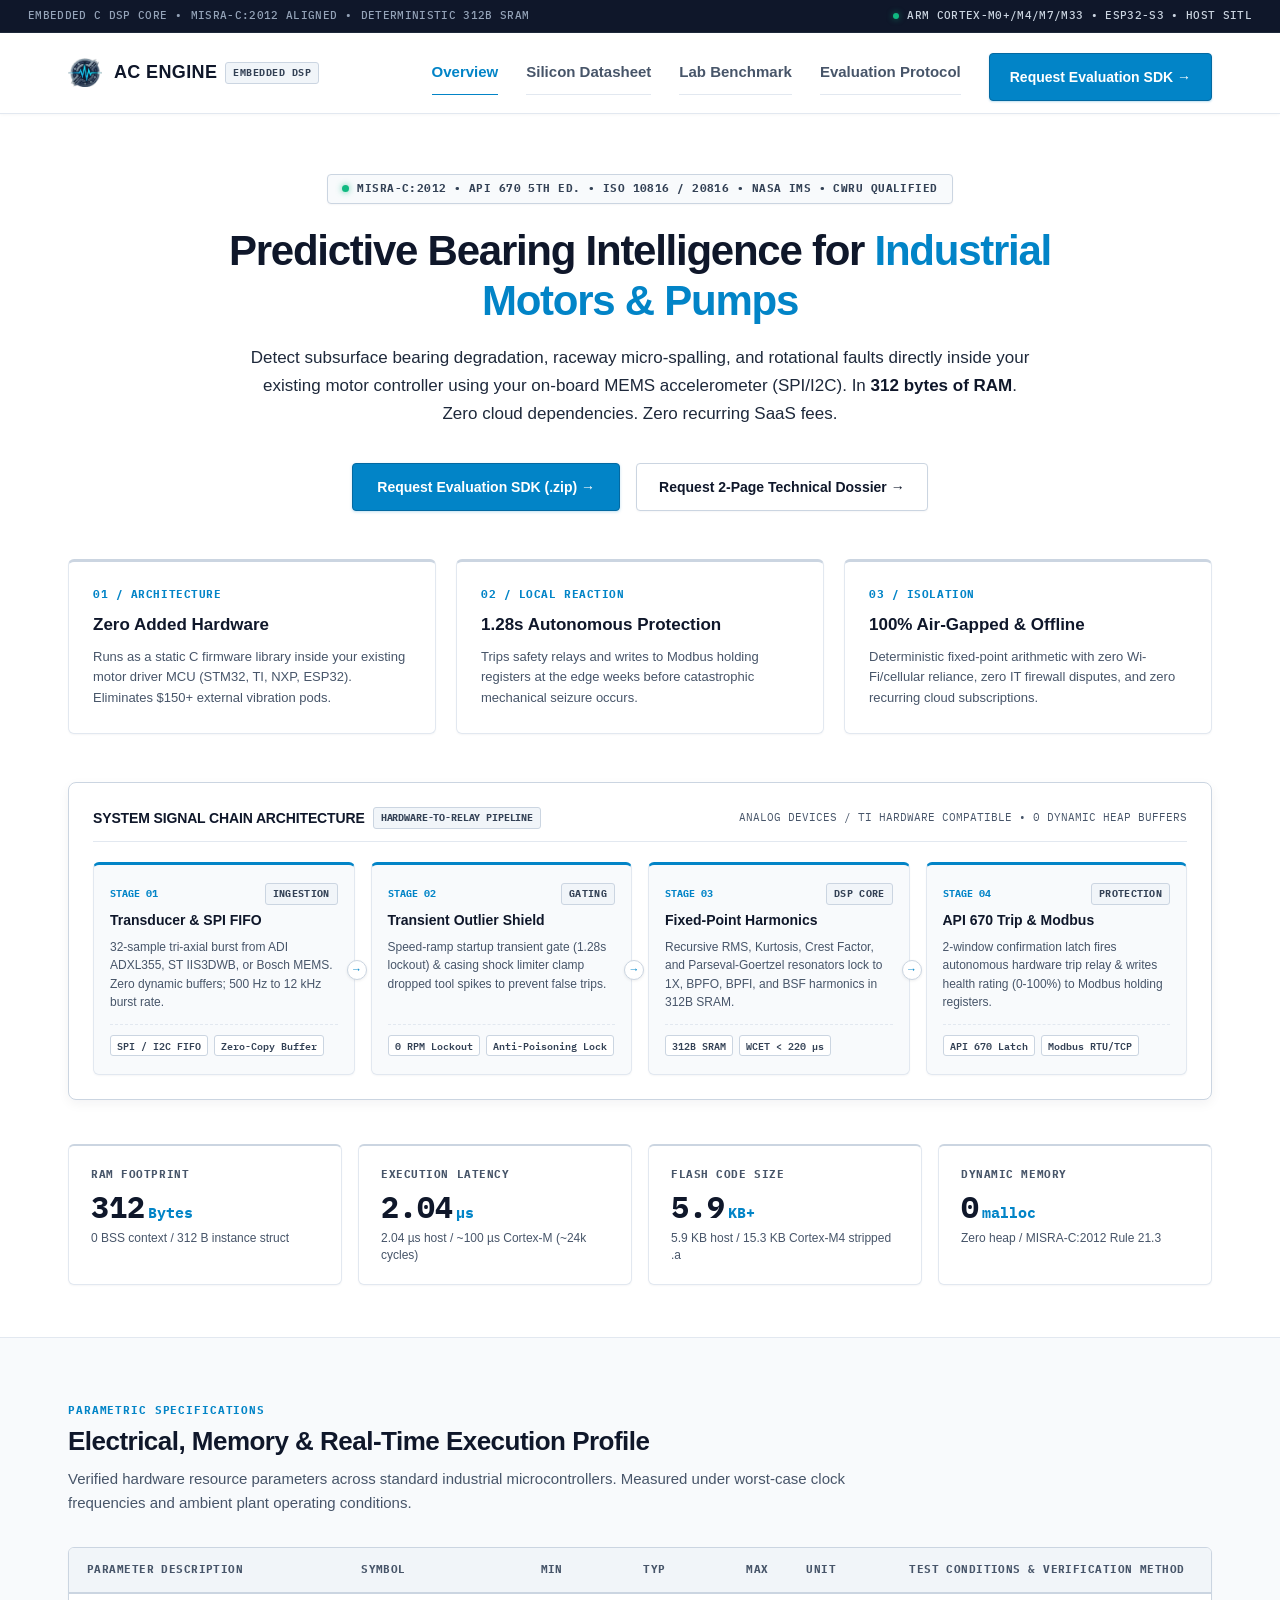
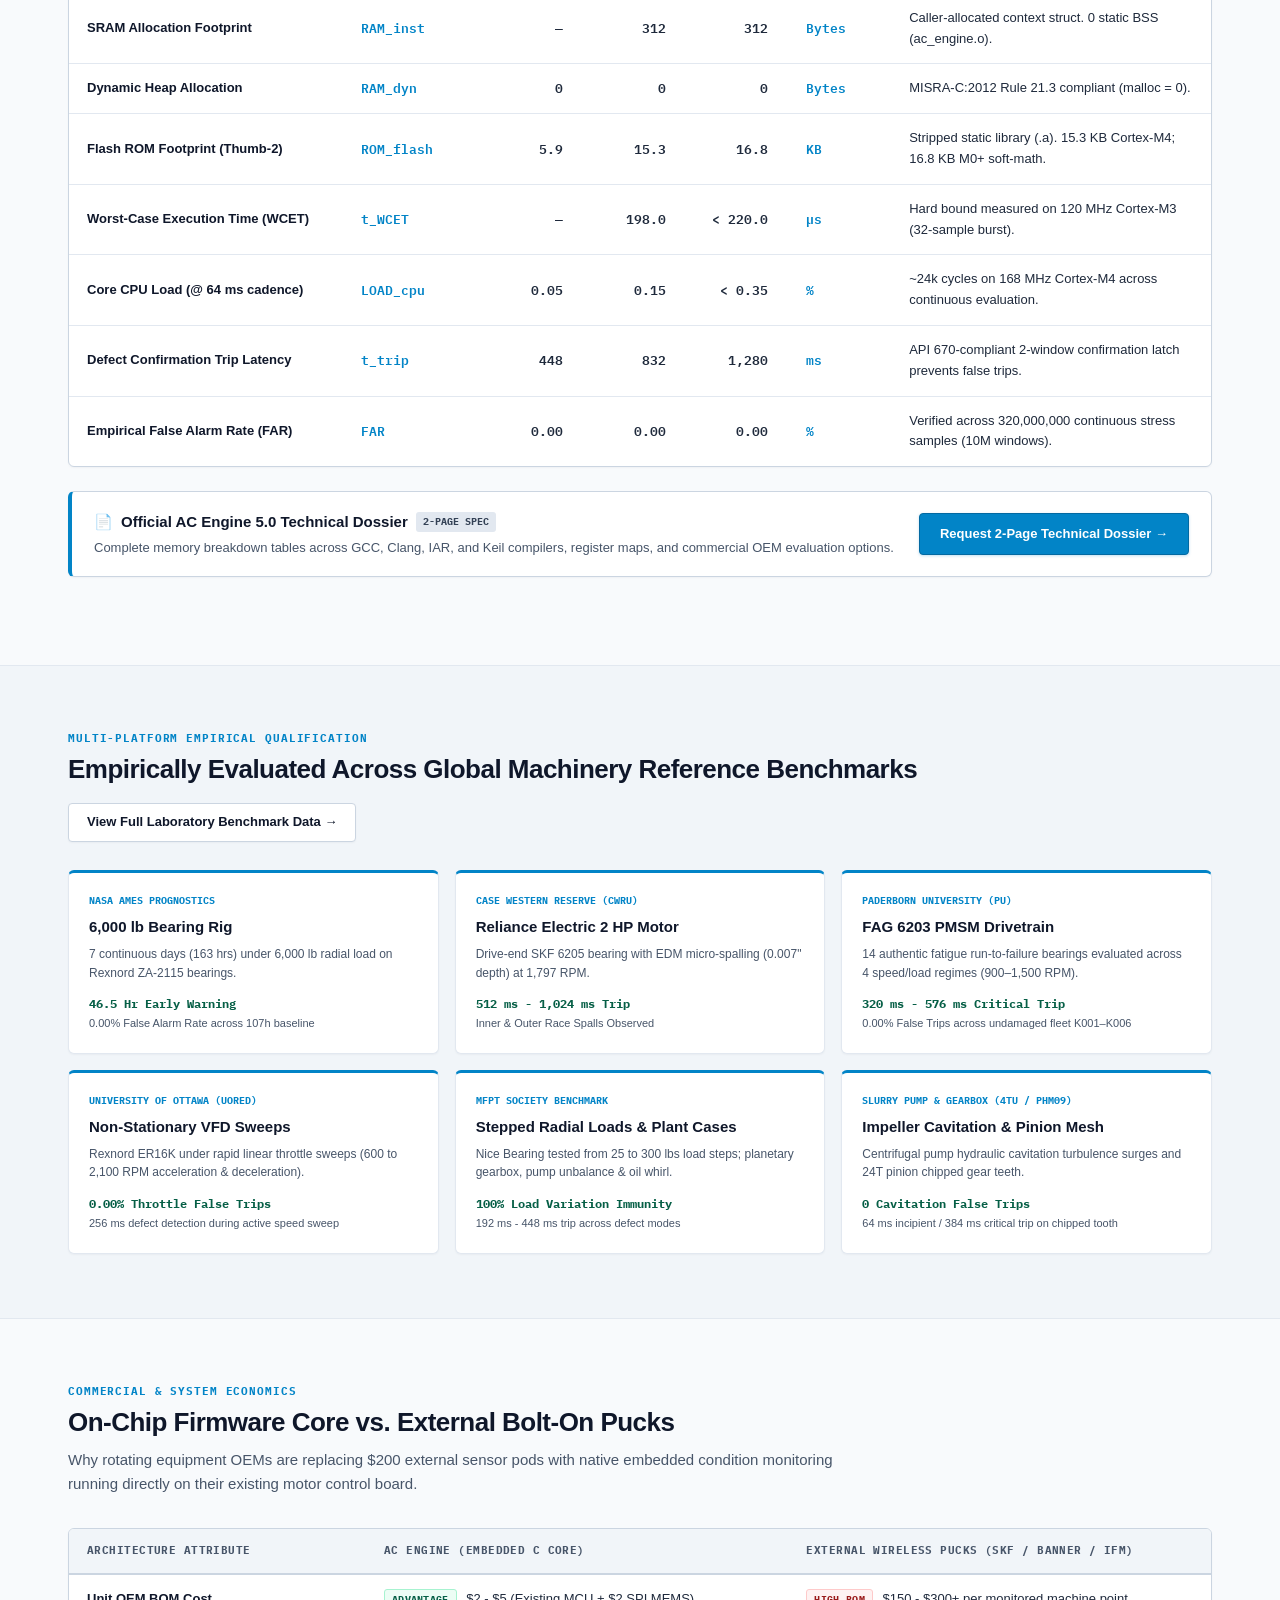
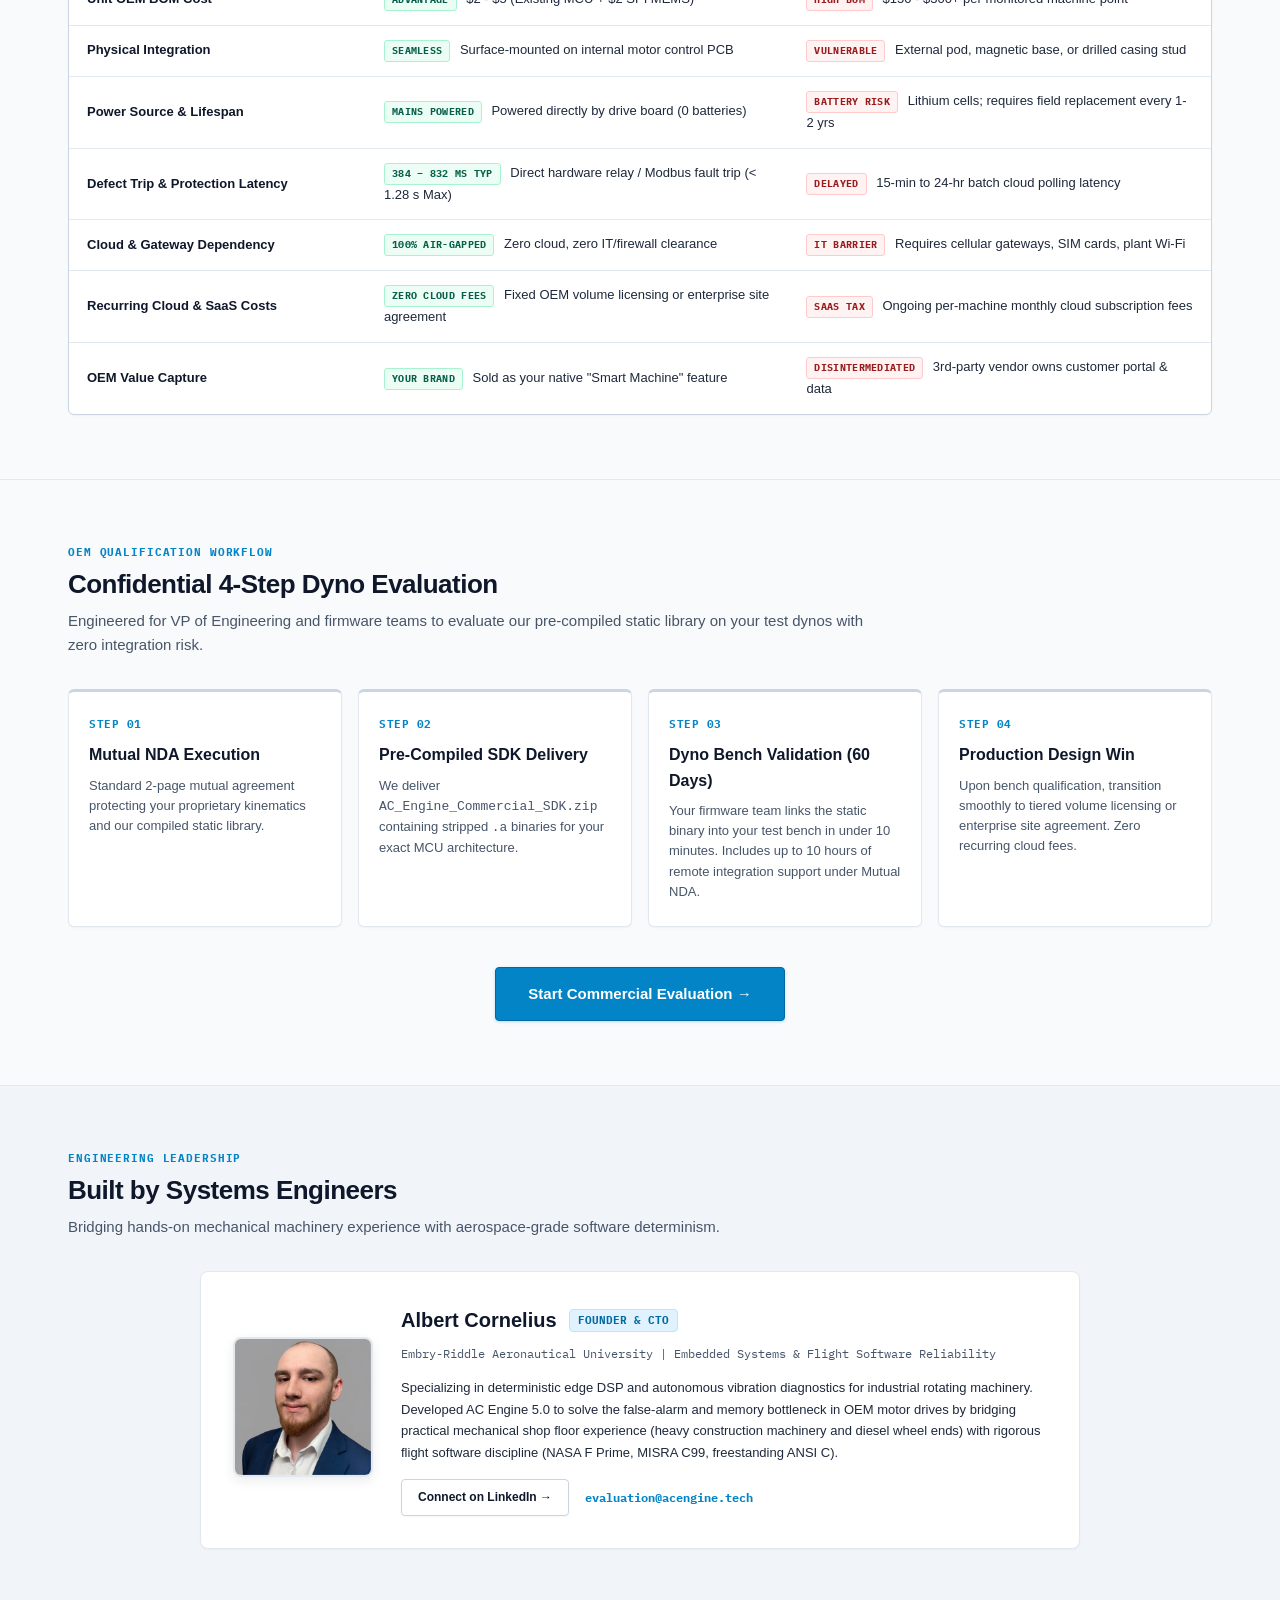
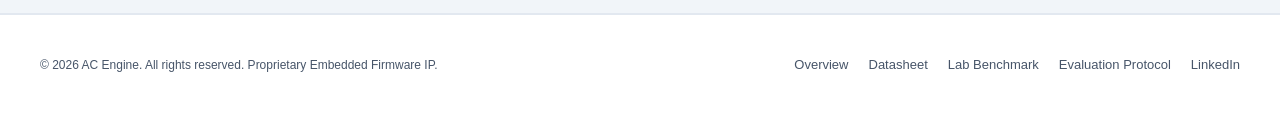
==== commit b4de20c6: "Remove stray mobile toggle button, skip-link, and document ID headers; add cache-buster v6.0" ====
--- a/index.html
+++ b/index.html
@@ -9,17 +9,13 @@
     <link rel="preconnect" href="https://fonts.googleapis.com">
     <link rel="preconnect" href="https://fonts.gstatic.com" crossorigin>
     <link href="https://fonts.googleapis.com/css2?family=IBM+Plex+Mono:ital,wght@0,400;0,500;0,600;0,700;1,400&display=swap" rel="stylesheet">
-    <link rel="stylesheet" href="assets/style.css">
+    <link rel="stylesheet" href="assets/style.css?v=6.0">
 </head>
 <body>
-
-    <!-- Accessibility Skip Link -->
-    <a href="#main" class="skip-link">Skip to main content</a>
 
     <!-- Top Engineering Spec Stripe -->
     <div class="top-stripe">
         <div class="top-stripe-left">
-            <span>DOC ID: ACE-SYS-5001-REV5.2</span> &bull; 
             <span>EMBEDDED C DSP CORE</span> &bull; 
             <span>MISRA-C:2012 ALIGNED</span> &bull; 
             <span>DETERMINISTIC 312B SRAM</span>
@@ -40,7 +36,6 @@
                     <span class="brand-badge">EMBEDDED DSP</span>
                 </div>
             </a>
-            <button class="mobile-nav-toggle" aria-label="Toggle Navigation Menu" aria-expanded="false">☰</button>
             <div class="nav-links">
                 <a href="index.html" class="active">Overview</a>
                 <a href="datasheet.html">Silicon Datasheet</a>
@@ -50,7 +45,6 @@
             </div>
         </div>
     </nav>
-    <div class="nav-backdrop"></div>
 
     <!-- Main Content Container -->
     <main id="main">
@@ -58,21 +52,6 @@
     <!-- Hero Header -->
     <header class="hero">
         <div class="container">
-            <!-- Texas Instruments Style Document Control Banner -->
-            <div class="doc-control-banner">
-                <div class="doc-item">
-                    <span>DOCUMENT:</span> <strong>ACE-SYS-5001-REV5.2</strong>
-                </div>
-                <div class="doc-item">
-                    <span>CLASSIFICATION:</span> <strong>PUBLIC OEM SPECIFICATION</strong>
-                </div>
-                <div class="doc-item">
-                    <span>REVISED:</span> <strong>NOVEMBER 2026</strong>
-                </div>
-                <div class="doc-item">
-                    <span>STATUS:</span> <span class="doc-status-badge">PRODUCTION DATA</span>
-                </div>
-            </div>
 
             <div class="hero-badge">
                 <span class="status-dot"></span>
@@ -543,40 +522,5 @@
         </div>
     </footer>
 
-    <!-- Mobile Navigation Toggle Script -->
-    <script>
-        (function() {
-            var toggleBtn = document.querySelector('.mobile-nav-toggle');
-            var navLinks = document.querySelector('.nav-links');
-            var backdrop = document.querySelector('.nav-backdrop');
-
-            if (toggleBtn && navLinks && backdrop) {
-                function toggleMenu() {
-                    var isOpen = navLinks.classList.contains('is-open');
-                    if (isOpen) {
-                        navLinks.classList.remove('is-open');
-                        backdrop.classList.remove('is-active');
-                        toggleBtn.setAttribute('aria-expanded', 'false');
-                        toggleBtn.textContent = '☰';
-                    } else {
-                        navLinks.classList.add('is-open');
-                        backdrop.classList.add('is-active');
-                        toggleBtn.setAttribute('aria-expanded', 'true');
-                        toggleBtn.textContent = '✕';
-                    }
-                }
-
-                toggleBtn.addEventListener('click', toggleMenu);
-                backdrop.addEventListener('click', toggleMenu);
-
-                document.addEventListener('keydown', function(e) {
-                    if (e.key === 'Escape' && navLinks.classList.contains('is-open')) {
-                        toggleMenu();
-                    }
-                });
-            }
-        })();
-    </script>
-
 </body>
 </html>
--- a/assets/style.css
+++ b/assets/style.css
@@ -349,34 +349,29 @@
 }
 
 @media (max-width: 860px) {
-    .mobile-nav-toggle {
+    .nav-inner {
+        flex-wrap: wrap;
+        gap: 12px;
+        justify-content: space-between;
+    }
+
+    .nav-links {
         display: flex;
-    }
-
-    .nav-links {
-        display: none;
-        position: absolute;
-        top: 100%;
-        left: 0;
-        right: 0;
-        background: #ffffff;
-        border-bottom: 2px solid var(--border-strong);
-        flex-direction: column;
-        padding: 24px 28px;
         gap: 16px;
-        align-items: stretch;
-        box-shadow: var(--shadow-xl);
-        z-index: 999;
-        transform: translateY(-8px);
-        opacity: 0;
-        transition: transform var(--transition-base), opacity var(--transition-base);
-    }
-
-    .nav-links.is-open {
-        display: flex;
-        transform: translateY(0);
-        opacity: 1;
-    }
+        flex-wrap: wrap;
+        align-items: center;
+        font-size: 13px;
+    }
+
+    .nav-links a:not(.btn-nav) {
+        padding: 4px 0;
+    }
+
+    .btn-nav {
+        padding: 6px 14px;
+        font-size: 12px;
+    }
+}
 
     .nav-links a:not(.btn-nav) {
         padding: 10px 0;
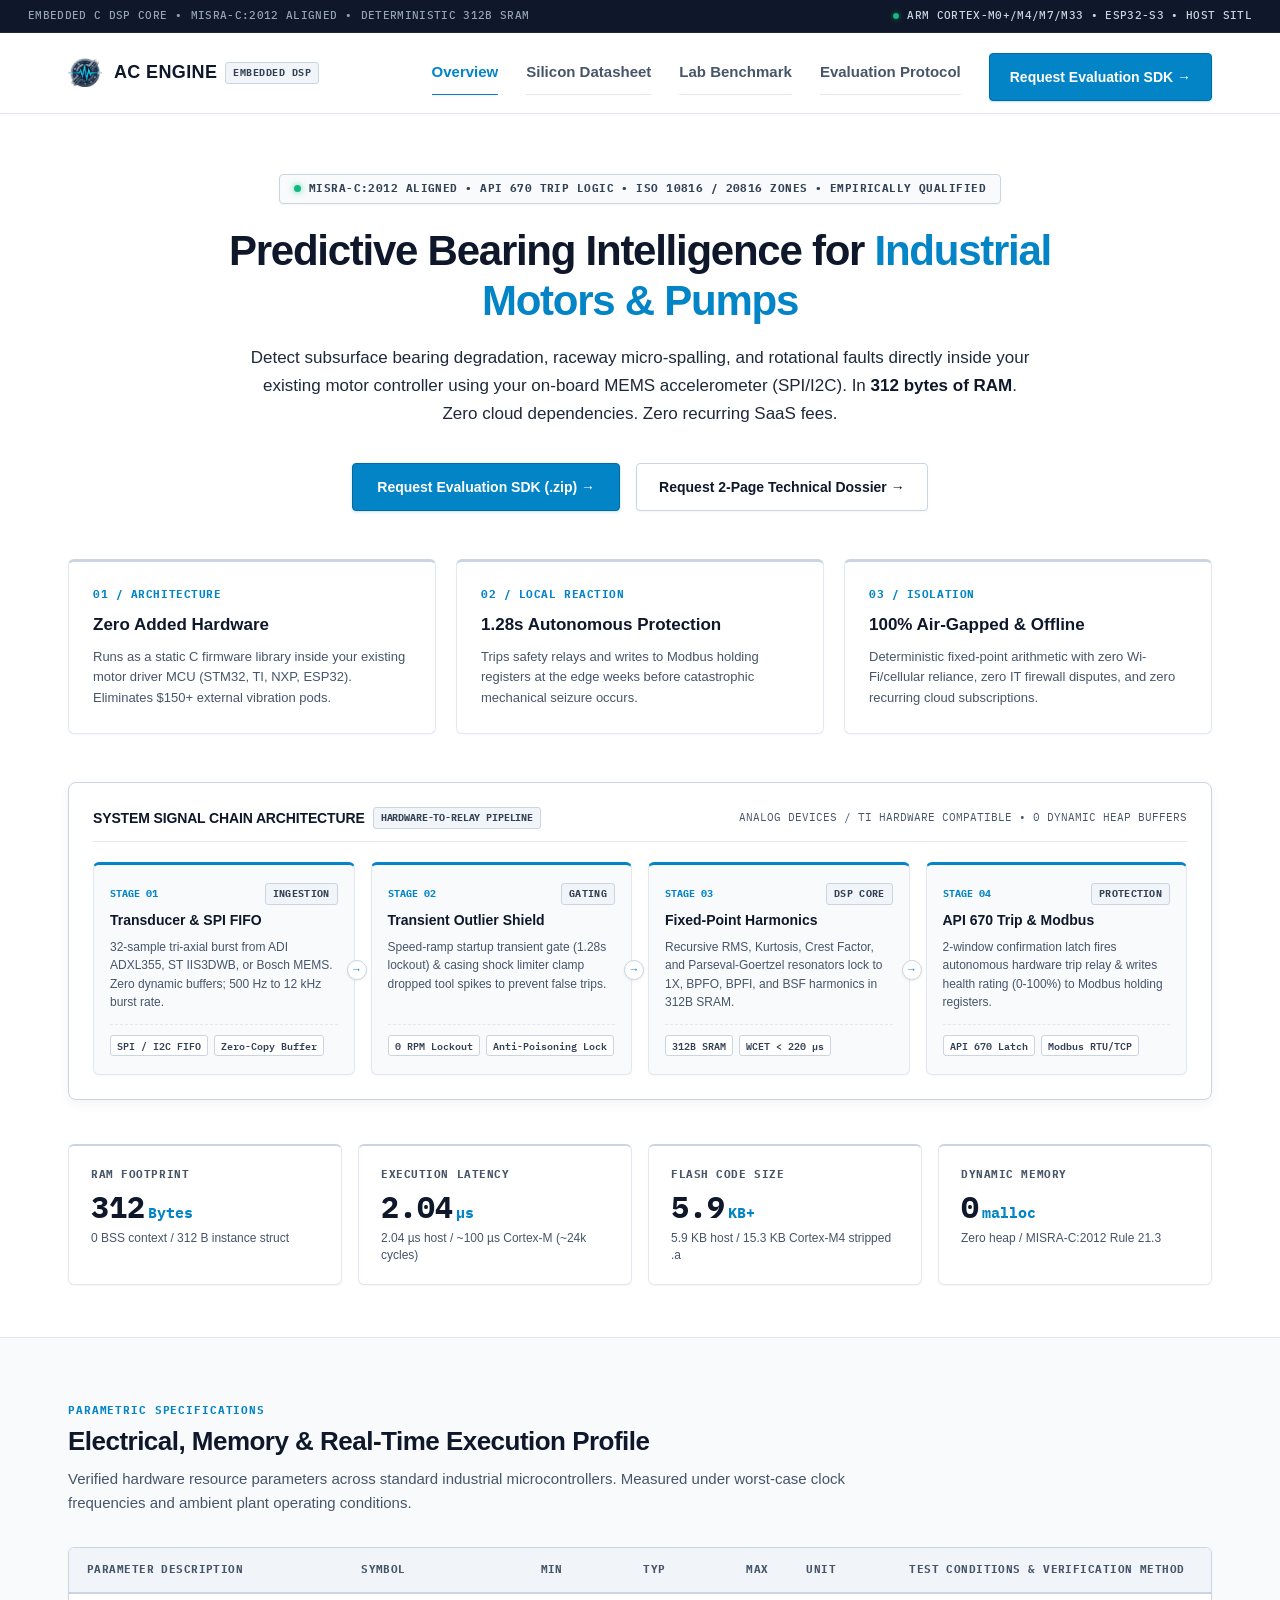
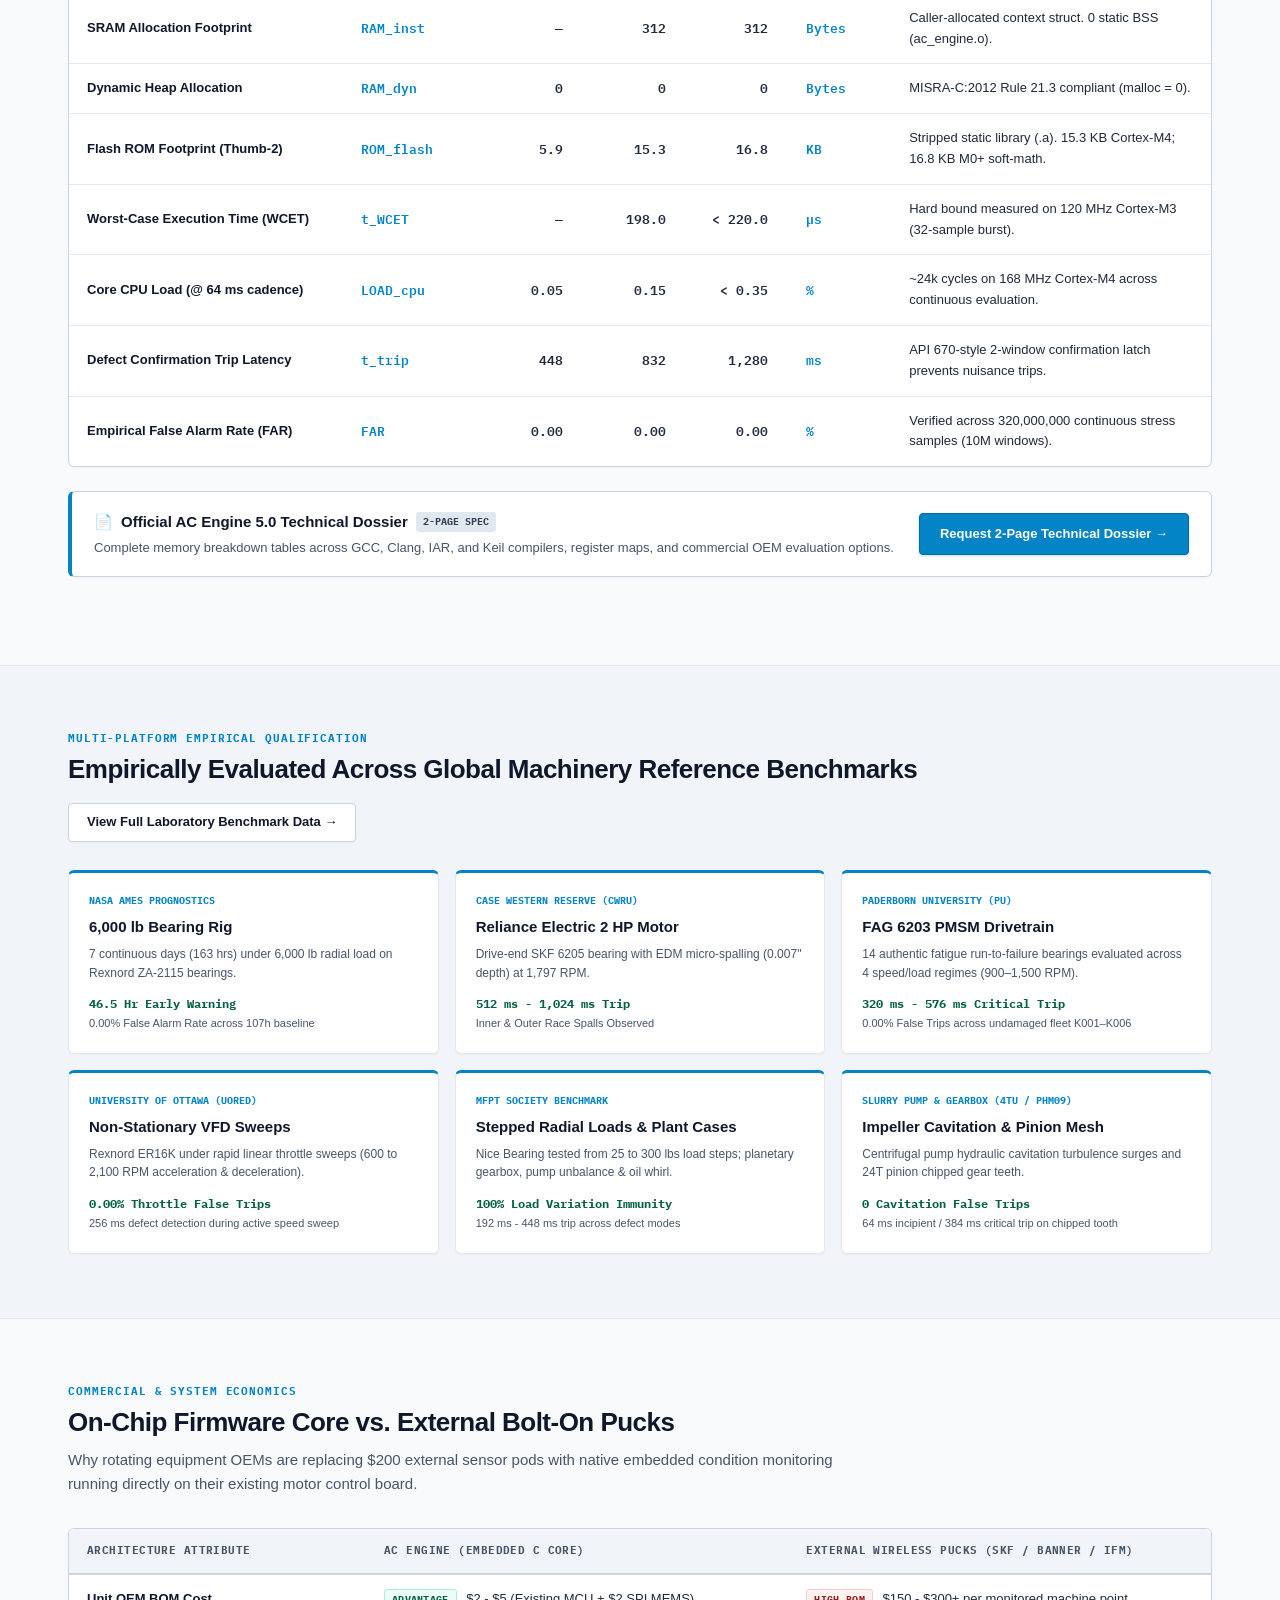
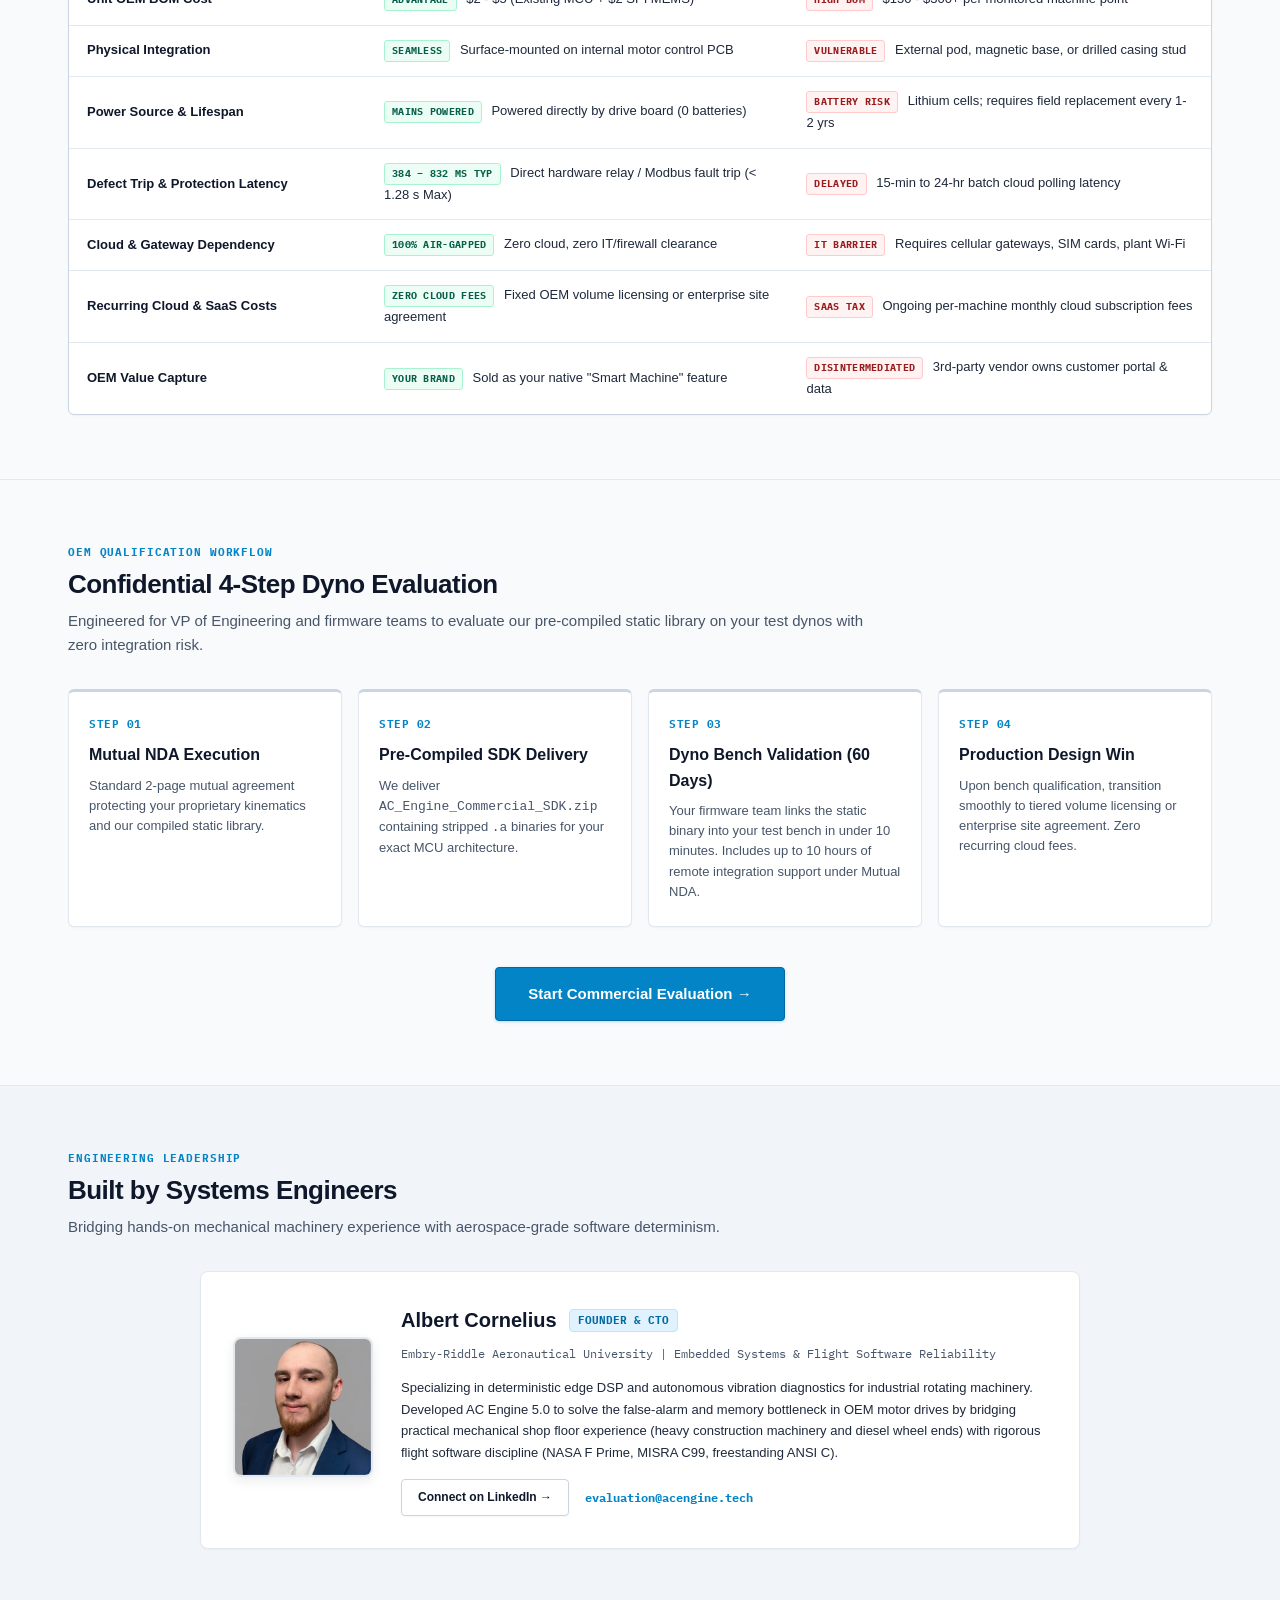
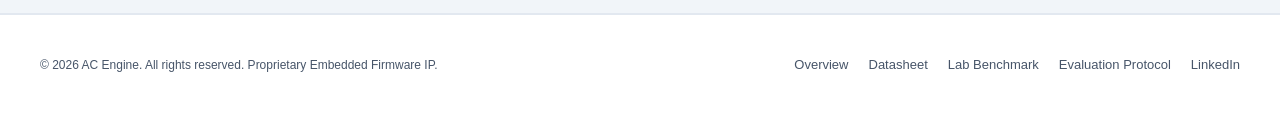
==== commit a1de91e3: "Tighten API 670 and ISO terminology to prevent overclaiming; bump cache-buster to v6.1" ====
--- a/index.html
+++ b/index.html
@@ -9,7 +9,7 @@
     <link rel="preconnect" href="https://fonts.googleapis.com">
     <link rel="preconnect" href="https://fonts.gstatic.com" crossorigin>
     <link href="https://fonts.googleapis.com/css2?family=IBM+Plex+Mono:ital,wght@0,400;0,500;0,600;0,700;1,400&display=swap" rel="stylesheet">
-    <link rel="stylesheet" href="assets/style.css?v=6.0">
+    <link rel="stylesheet" href="assets/style.css?v=6.1">
 </head>
 <body>
 
@@ -55,7 +55,7 @@
 
             <div class="hero-badge">
                 <span class="status-dot"></span>
-                MISRA-C:2012 &bull; API 670 5TH ED. &bull; ISO 10816 / 20816 &bull; NASA IMS &bull; CWRU QUALIFIED
+                MISRA-C:2012 ALIGNED &bull; API 670 TRIP LOGIC &bull; ISO 10816 / 20816 ZONES &bull; EMPIRICALLY QUALIFIED
             </div>
             <h1>
                 Predictive Bearing Intelligence for <span class="highlight">Industrial Motors &amp; Pumps</span>
@@ -264,7 +264,7 @@
                             <td class="num">832</td>
                             <td class="num">1,280</td>
                             <td class="mono">ms</td>
-                            <td>API 670-compliant 2-window confirmation latch prevents false trips.</td>
+                            <td>API 670-style 2-window confirmation latch prevents nuisance trips.</td>
                         </tr>
                         <tr>
                             <td class="strong">Empirical False Alarm Rate (FAR)</td>
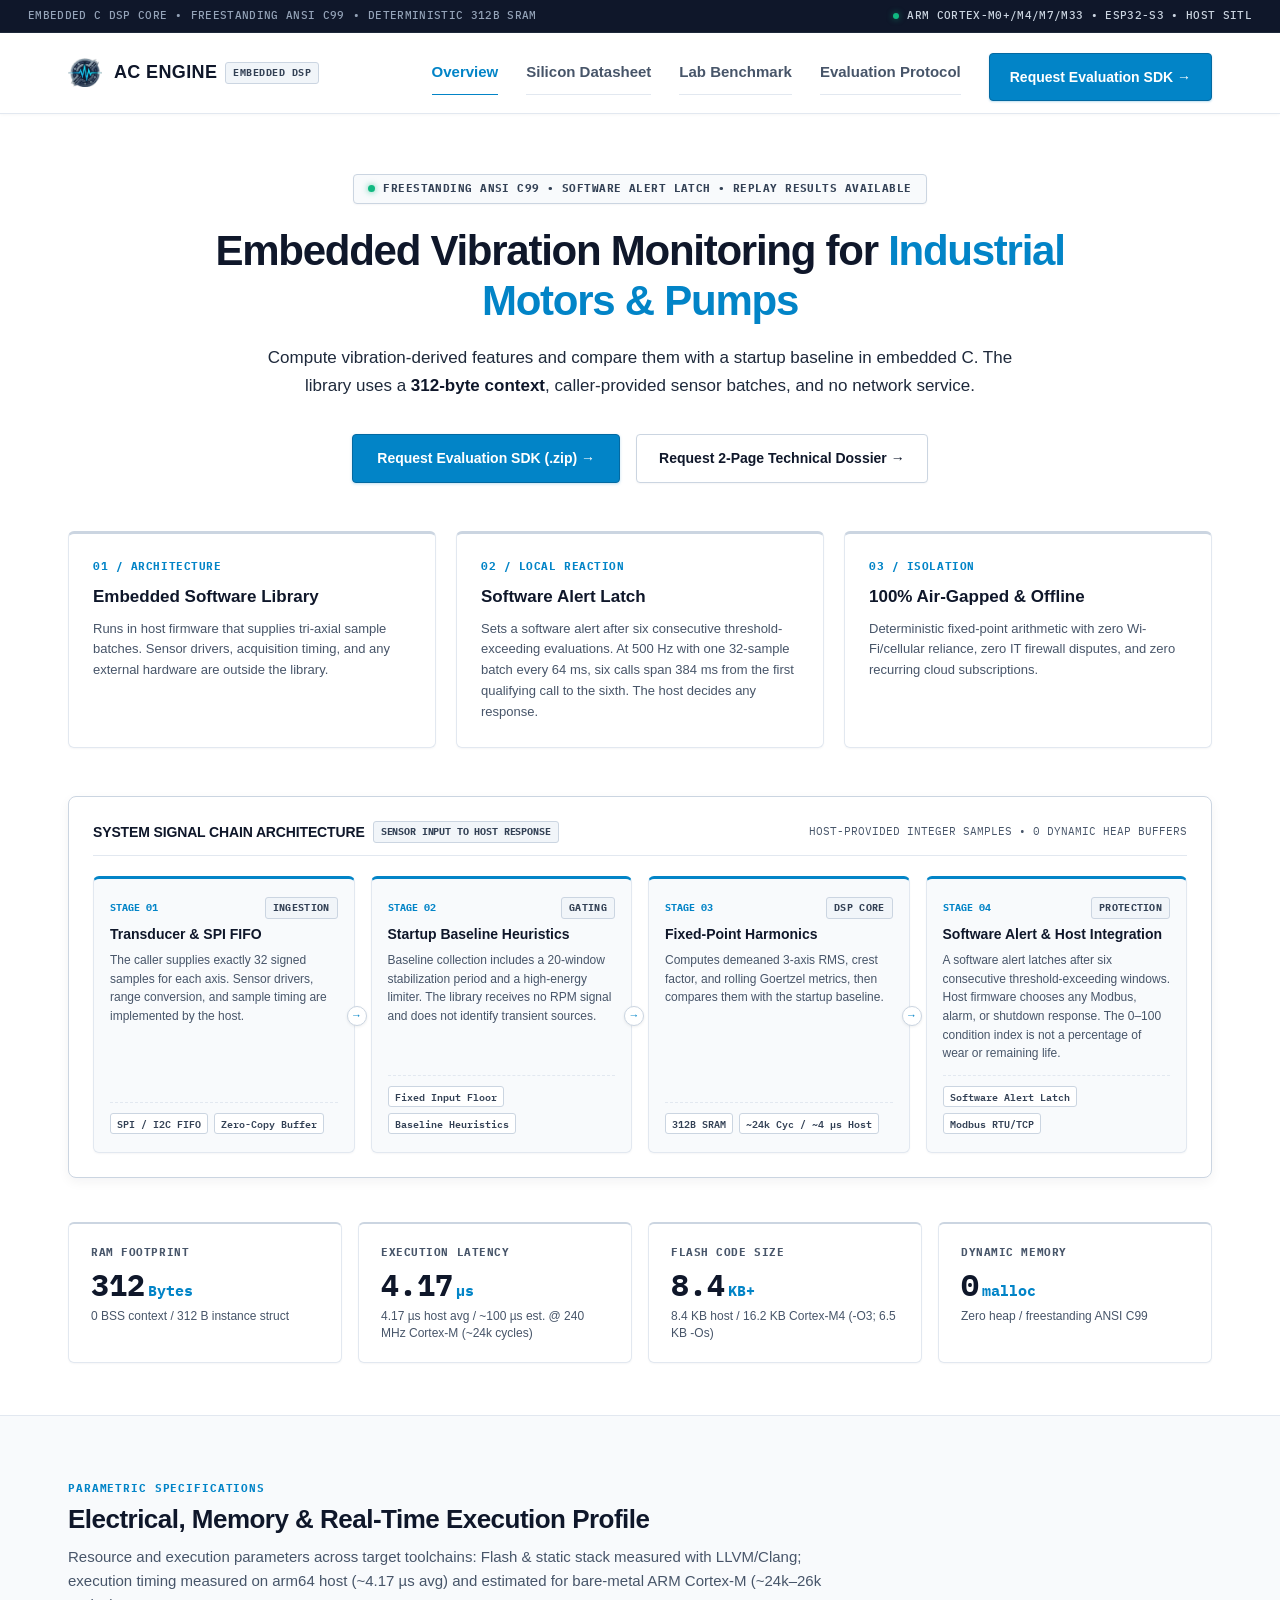
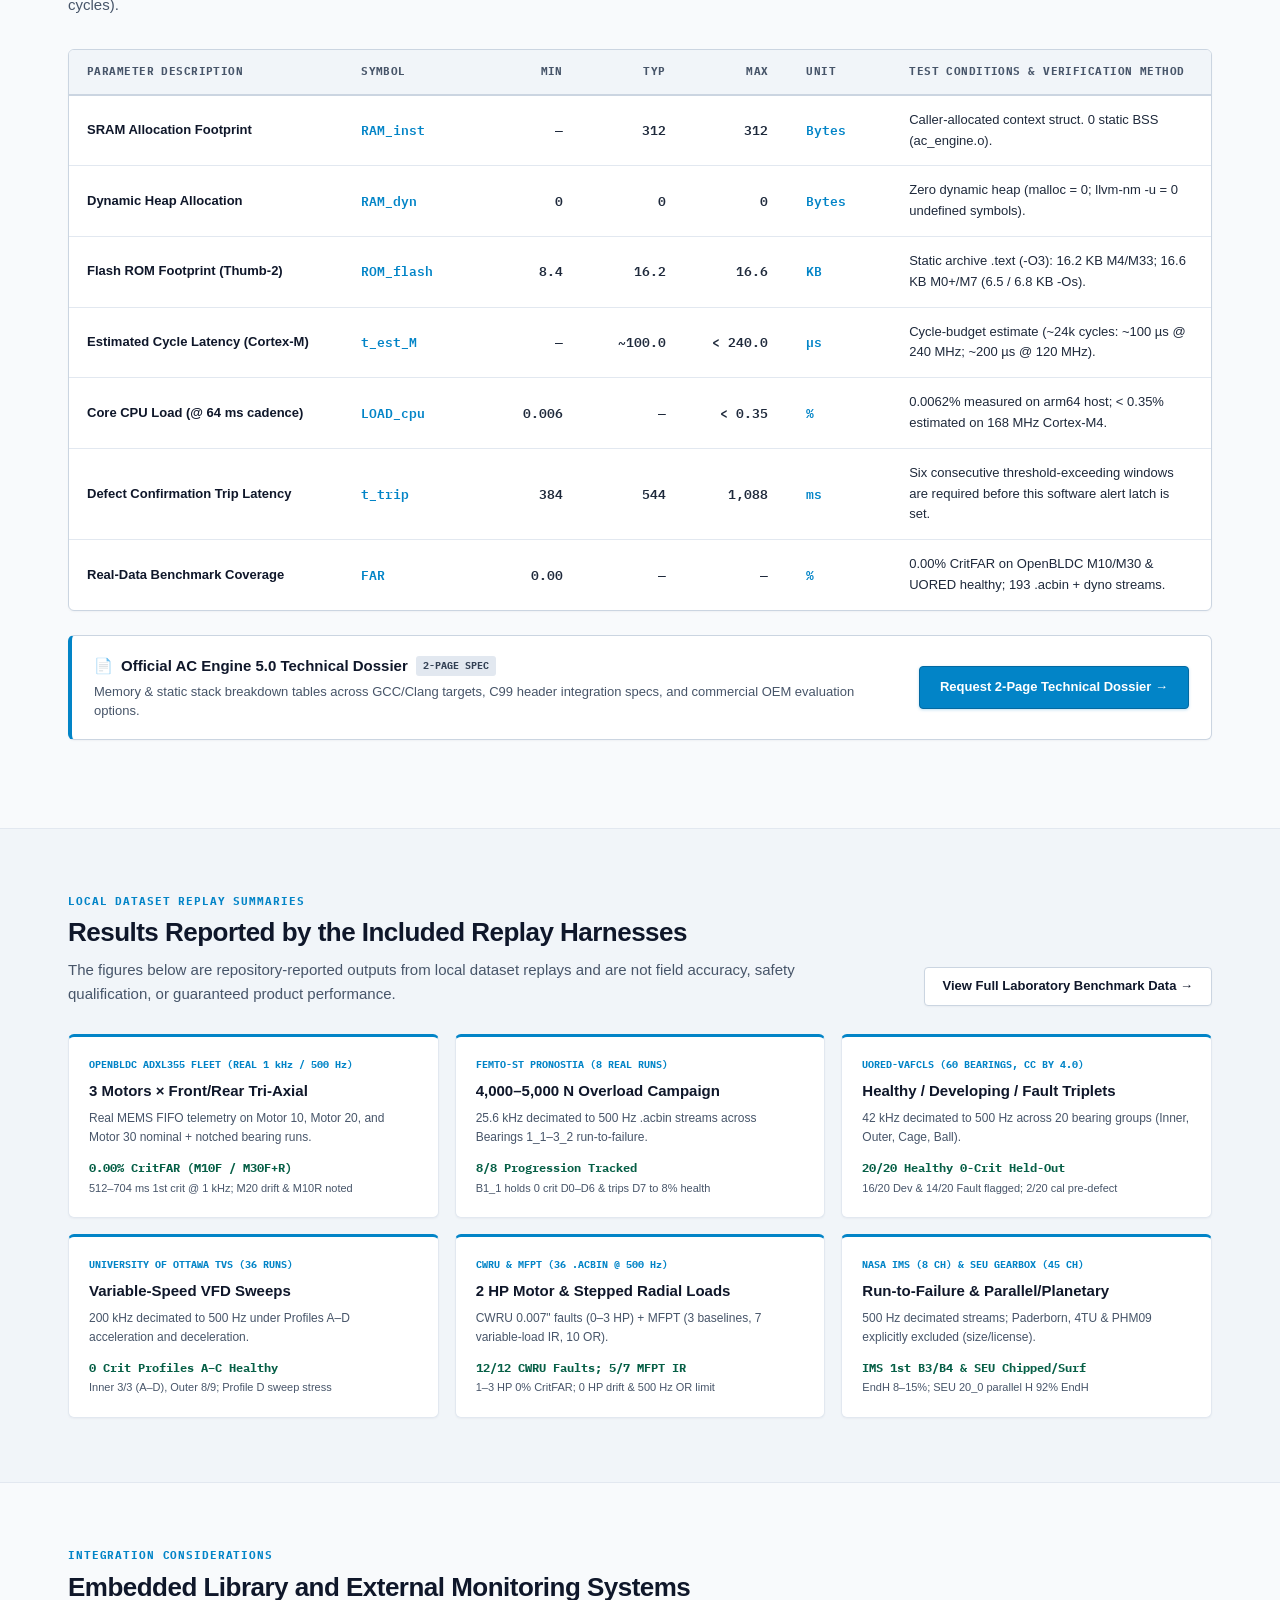
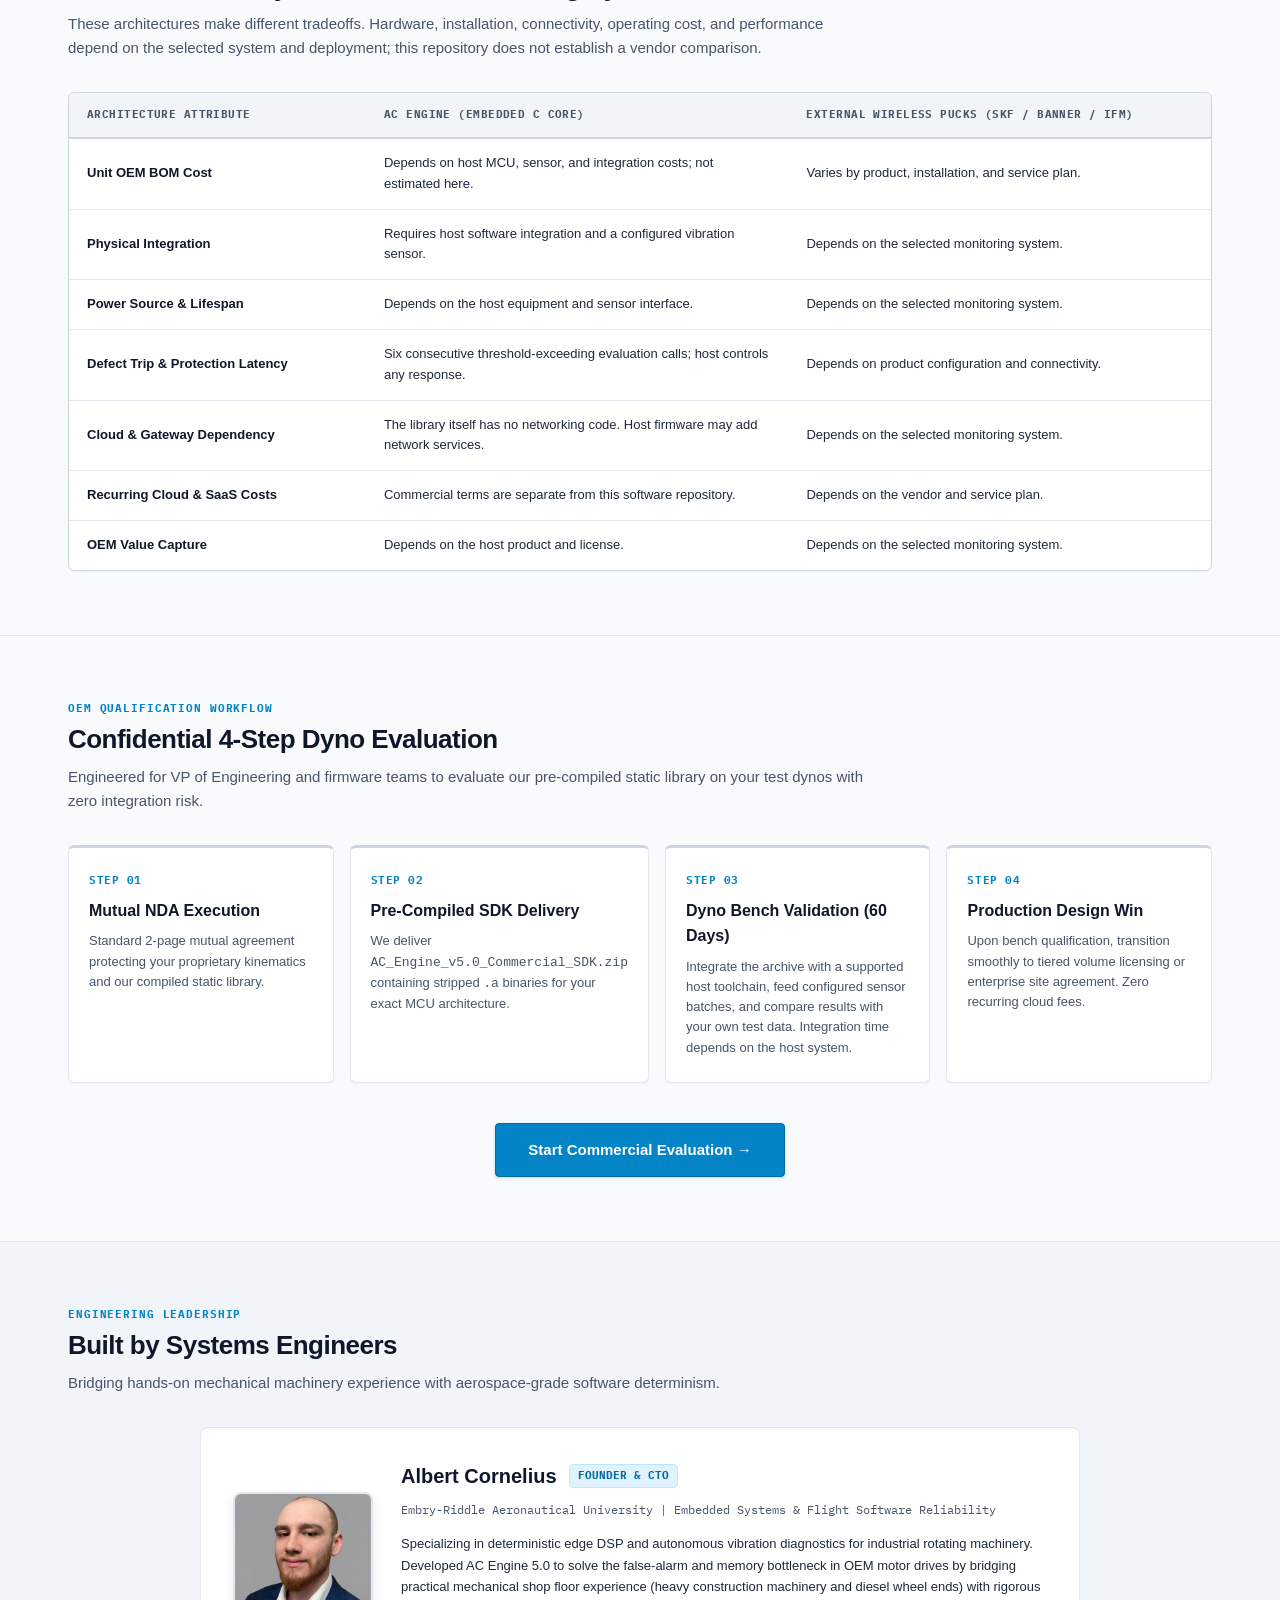
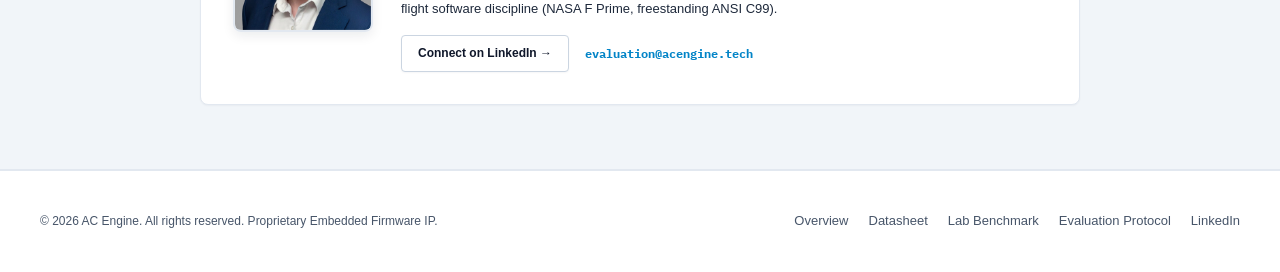
==== commit 772b5f0a: "Align website copy, specs, benchmarks, and SVG assets with AC Engine 5.0" ====
--- a/index.html
+++ b/index.html
@@ -4,7 +4,7 @@
     <meta charset="UTF-8">
     <meta name="viewport" content="width=device-width, initial-scale=1.0">
     <title>AC Engine | Embedded Vibration Intelligence for Industrial Rotating Equipment</title>
-    <meta name="description" content="Freestanding, zero-cloud C condition monitoring engine for ARM Cortex-M and ESP32 microcontrollers. 312-byte RAM footprint with sub-second defect tripping.">
+    <meta name="description" content="Freestanding C library that computes vibration metrics, compares them with a startup baseline, and reports threshold states.">
     <link rel="icon" type="image/png" href="assets/logo_icon.png">
     <link rel="preconnect" href="https://fonts.googleapis.com">
     <link rel="preconnect" href="https://fonts.gstatic.com" crossorigin>
@@ -17,7 +17,7 @@
     <div class="top-stripe">
         <div class="top-stripe-left">
             <span>EMBEDDED C DSP CORE</span> &bull; 
-            <span>MISRA-C:2012 ALIGNED</span> &bull; 
+            <span>FREESTANDING ANSI C99</span> &bull; 
             <span>DETERMINISTIC 312B SRAM</span>
         </div>
         <div class="top-stripe-right">
@@ -55,13 +55,13 @@
 
             <div class="hero-badge">
                 <span class="status-dot"></span>
-                MISRA-C:2012 ALIGNED &bull; API 670 TRIP LOGIC &bull; ISO 10816 / 20816 ZONES &bull; EMPIRICALLY QUALIFIED
+                FREESTANDING ANSI C99 &bull; SOFTWARE ALERT LATCH &bull; REPLAY RESULTS AVAILABLE
             </div>
             <h1>
-                Predictive Bearing Intelligence for <span class="highlight">Industrial Motors &amp; Pumps</span>
+                Embedded Vibration Monitoring for <span class="highlight">Industrial Motors &amp; Pumps</span>
             </h1>
             <p class="lead">
-                Detect subsurface bearing degradation, raceway micro-spalling, and rotational faults directly inside your existing motor controller using your on-board MEMS accelerometer (SPI/I2C). In <strong>312 bytes of RAM</strong>. Zero cloud dependencies. Zero recurring SaaS fees.
+                Compute vibration-derived features and compare them with a startup baseline in embedded C. The library uses a <strong>312-byte context</strong>, caller-provided sensor batches, and no network service.
             </p>
 
             <div class="hero-actions">
@@ -73,13 +73,13 @@
             <div class="value-pillars-grid">
                 <div class="pillar-card">
                     <div class="pillar-num">01 / ARCHITECTURE</div>
-                    <h3>Zero Added Hardware</h3>
-                    <p>Runs as a static C firmware library inside your existing motor driver MCU (STM32, TI, NXP, ESP32). Eliminates $150+ external vibration pods.</p>
+                    <h3>Embedded Software Library</h3>
+                    <p>Runs in host firmware that supplies tri-axial sample batches. Sensor drivers, acquisition timing, and any external hardware are outside the library.</p>
                 </div>
                 <div class="pillar-card">
                     <div class="pillar-num">02 / LOCAL REACTION</div>
-                    <h3>1.28s Autonomous Protection</h3>
-                    <p>Trips safety relays and writes to Modbus holding registers at the edge weeks before catastrophic mechanical seizure occurs.</p>
+                    <h3>Software Alert Latch</h3>
+                    <p>Sets a software alert after six consecutive threshold-exceeding evaluations. At 500 Hz with one 32-sample batch every 64 ms, six calls span 384 ms from the first qualifying call to the sixth. The host decides any response.</p>
                 </div>
                 <div class="pillar-card">
                     <div class="pillar-num">03 / ISOLATION</div>
@@ -94,10 +94,10 @@
                     <div class="signal-chain-header">
                         <div class="signal-chain-title">
                             <span>SYSTEM SIGNAL CHAIN ARCHITECTURE</span>
-                            <span class="signal-chain-tag">HARDWARE-TO-RELAY PIPELINE</span>
+                            <span class="signal-chain-tag">SENSOR INPUT TO HOST RESPONSE</span>
                         </div>
                         <div class="signal-chain-meta">
-                            ANALOG DEVICES / TI HARDWARE COMPATIBLE &bull; 0 DYNAMIC HEAP BUFFERS
+                            HOST-PROVIDED INTEGER SAMPLES &bull; 0 DYNAMIC HEAP BUFFERS
                         </div>
                     </div>
                     <div class="signal-chain-grid">
@@ -108,7 +108,7 @@
                                     <span class="badge-mono">INGESTION</span>
                                 </div>
                                 <div class="signal-stage-title">Transducer &amp; SPI FIFO</div>
-                                <div class="signal-stage-desc">32-sample tri-axial burst from ADI ADXL355, ST IIS3DWB, or Bosch MEMS. Zero dynamic buffers; 500 Hz to 12 kHz burst rate.</div>
+                                <div class="signal-stage-desc">The caller supplies exactly 32 signed samples for each axis. Sensor drivers, range conversion, and sample timing are implemented by the host.</div>
                             </div>
                             <div class="signal-stage-chips">
                                 <span class="signal-stage-chip">SPI / I2C FIFO</span>
@@ -121,12 +121,12 @@
                                     <span>STAGE 02</span>
                                     <span class="badge-mono">GATING</span>
                                 </div>
-                                <div class="signal-stage-title">Transient Outlier Shield</div>
-                                <div class="signal-stage-desc">Speed-ramp startup transient gate (1.28s lockout) &amp; casing shock limiter clamp dropped tool spikes to prevent false trips.</div>
+                                <div class="signal-stage-title">Startup Baseline Heuristics</div>
+                                <div class="signal-stage-desc">Baseline collection includes a 20-window stabilization period and a high-energy limiter. The library receives no RPM signal and does not identify transient sources.</div>
                             </div>
                             <div class="signal-stage-chips">
-                                <span class="signal-stage-chip">0 RPM Lockout</span>
-                                <span class="signal-stage-chip">Anti-Poisoning Lock</span>
+                                <span class="signal-stage-chip">Fixed Input Floor</span>
+                                <span class="signal-stage-chip">Baseline Heuristics</span>
                             </div>
                         </div>
                         <div class="signal-stage-card">
@@ -136,11 +136,11 @@
                                     <span class="badge-mono">DSP CORE</span>
                                 </div>
                                 <div class="signal-stage-title">Fixed-Point Harmonics</div>
-                                <div class="signal-stage-desc">Recursive RMS, Kurtosis, Crest Factor, and Parseval-Goertzel resonators lock to 1X, BPFO, BPFI, and BSF harmonics in 312B SRAM.</div>
+                                <div class="signal-stage-desc">Computes demeaned 3-axis RMS, crest factor, and rolling Goertzel metrics, then compares them with the startup baseline.</div>
                             </div>
                             <div class="signal-stage-chips">
                                 <span class="signal-stage-chip">312B SRAM</span>
-                                <span class="signal-stage-chip">WCET &lt; 220 µs</span>
+                                <span class="signal-stage-chip">~24k Cyc / ~4 µs Host</span>
                             </div>
                         </div>
                         <div class="signal-stage-card">
@@ -149,11 +149,11 @@
                                     <span>STAGE 04</span>
                                     <span class="badge-mono">PROTECTION</span>
                                 </div>
-                                <div class="signal-stage-title">API 670 Trip &amp; Modbus</div>
-                                <div class="signal-stage-desc">2-window confirmation latch fires autonomous hardware trip relay &amp; writes health rating (0-100%) to Modbus holding registers.</div>
+                                <div class="signal-stage-title">Software Alert &amp; Host Integration</div>
+                                <div class="signal-stage-desc">A software alert latches after six consecutive threshold-exceeding windows. Host firmware chooses any Modbus, alarm, or shutdown response. The 0–100 condition index is not a percentage of wear or remaining life.</div>
                             </div>
                             <div class="signal-stage-chips">
-                                <span class="signal-stage-chip">API 670 Latch</span>
+                                <span class="signal-stage-chip">Software Alert Latch</span>
                                 <span class="signal-stage-chip">Modbus RTU/TCP</span>
                             </div>
                         </div>
@@ -170,18 +170,18 @@
                 </div>
                 <div class="metric-card">
                     <div class="metric-label">Execution Latency</div>
-                    <div class="metric-value">2.04<span class="unit">µs</span></div>
-                    <div class="metric-sub">2.04 µs host / ~100 µs Cortex-M (~24k cycles)</div>
+                    <div class="metric-value">4.17<span class="unit">µs</span></div>
+                    <div class="metric-sub">4.17 µs host avg / ~100 µs est. @ 240 MHz Cortex-M (~24k cycles)</div>
                 </div>
                 <div class="metric-card">
                     <div class="metric-label">Flash Code Size</div>
-                    <div class="metric-value">5.9<span class="unit">KB+</span></div>
-                    <div class="metric-sub">5.9 KB host / 15.3 KB Cortex-M4 stripped .a</div>
+                    <div class="metric-value">8.4<span class="unit">KB+</span></div>
+                    <div class="metric-sub">8.4 KB host / 16.2 KB Cortex-M4 (-O3; 6.5 KB -Os)</div>
                 </div>
                 <div class="metric-card">
                     <div class="metric-label">Dynamic Memory</div>
                     <div class="metric-value">0<span class="unit">malloc</span></div>
-                    <div class="metric-sub">Zero heap / MISRA-C:2012 Rule 21.3</div>
+                    <div class="metric-sub">Zero heap / freestanding ANSI C99</div>
                 </div>
             </div>
         </div>
@@ -194,7 +194,7 @@
                 <div class="section-tag">PARAMETRIC SPECIFICATIONS</div>
                 <h2 class="section-title">Electrical, Memory &amp; Real-Time Execution Profile</h2>
                 <p class="section-desc">
-                    Verified hardware resource parameters across standard industrial microcontrollers. Measured under worst-case clock frequencies and ambient plant operating conditions.
+                    Resource and execution parameters across target toolchains: Flash &amp; static stack measured with LLVM/Clang; execution timing measured on arm64 host (~4.17 µs avg) and estimated for bare-metal ARM Cortex-M (~24k–26k cycles).
                 </p>
             </div>
 
@@ -228,52 +228,52 @@
                             <td class="num">0</td>
                             <td class="num">0</td>
                             <td class="mono">Bytes</td>
-                            <td>MISRA-C:2012 Rule 21.3 compliant (<span class="mono">malloc = 0</span>).</td>
+                            <td>Zero dynamic heap (<span class="mono">malloc = 0</span>; <span class="mono">llvm-nm -u</span> = 0 undefined symbols).</td>
                         </tr>
                         <tr>
                             <td class="strong">Flash ROM Footprint (Thumb-2)</td>
                             <td class="mono">ROM_flash</td>
-                            <td class="num">5.9</td>
-                            <td class="num">15.3</td>
-                            <td class="num">16.8</td>
+                            <td class="num">8.4</td>
+                            <td class="num">16.2</td>
+                            <td class="num">16.6</td>
                             <td class="mono">KB</td>
-                            <td>Stripped static library (.a). 15.3 KB Cortex-M4; 16.8 KB M0+ soft-math.</td>
-                        </tr>
-                        <tr>
-                            <td class="strong">Worst-Case Execution Time (WCET)</td>
-                            <td class="mono">t_WCET</td>
+                            <td>Static archive .text (-O3): 16.2 KB M4/M33; 16.6 KB M0+/M7 (6.5 / 6.8 KB -Os).</td>
+                        </tr>
+                        <tr>
+                            <td class="strong">Estimated Cycle Latency (Cortex-M)</td>
+                            <td class="mono">t_est_M</td>
                             <td class="num">—</td>
-                            <td class="num">198.0</td>
-                            <td class="num">&lt; 220.0</td>
+                            <td class="num">~100.0</td>
+                            <td class="num">&lt; 240.0</td>
                             <td class="mono">µs</td>
-                            <td>Hard bound measured on 120 MHz Cortex-M3 (32-sample burst).</td>
+                            <td>Cycle-budget estimate (~24k cycles: ~100 µs @ 240 MHz; ~200 µs @ 120 MHz).</td>
                         </tr>
                         <tr>
                             <td class="strong">Core CPU Load (@ 64 ms cadence)</td>
                             <td class="mono">LOAD_cpu</td>
-                            <td class="num">0.05</td>
-                            <td class="num">0.15</td>
+                            <td class="num">0.006</td>
+                            <td class="num">—</td>
                             <td class="num">&lt; 0.35</td>
                             <td class="mono">%</td>
-                            <td>~24k cycles on 168 MHz Cortex-M4 across continuous evaluation.</td>
+                            <td>0.0062% measured on arm64 host; &lt; 0.35% estimated on 168 MHz Cortex-M4.</td>
                         </tr>
                         <tr>
                             <td class="strong">Defect Confirmation Trip Latency</td>
                             <td class="mono">t_trip</td>
-                            <td class="num">448</td>
-                            <td class="num">832</td>
-                            <td class="num">1,280</td>
+                            <td class="num">384</td>
+                            <td class="num">544</td>
+                            <td class="num">1,088</td>
                             <td class="mono">ms</td>
-                            <td>API 670-style 2-window confirmation latch prevents nuisance trips.</td>
-                        </tr>
-                        <tr>
-                            <td class="strong">Empirical False Alarm Rate (FAR)</td>
+                            <td>Six consecutive threshold-exceeding windows are required before this software alert latch is set.</td>
+                        </tr>
+                        <tr>
+                            <td class="strong">Real-Data Benchmark Coverage</td>
                             <td class="mono">FAR</td>
                             <td class="num">0.00</td>
-                            <td class="num">0.00</td>
-                            <td class="num">0.00</td>
+                            <td class="num">—</td>
+                            <td class="num">—</td>
                             <td class="mono">%</td>
-                            <td>Verified across 320,000,000 continuous stress samples (10M windows).</td>
+                            <td>0.00% CritFAR on OpenBLDC M10/M30 &amp; UORED healthy; 193 .acbin + dyno streams.</td>
                         </tr>
                     </tbody>
                 </table>
@@ -287,7 +287,7 @@
                         <span class="pdf-tag">2-PAGE SPEC</span>
                     </div>
                     <div class="pdf-dossier-desc">
-                        Complete memory breakdown tables across GCC, Clang, IAR, and Keil compilers, register maps, and commercial OEM evaluation options.
+                        Memory &amp; static stack breakdown tables across GCC/Clang targets, C99 header integration specs, and commercial OEM evaluation options.
                     </div>
                 </div>
                 <a href="evaluation.html" class="btn-primary" style="font-size:13px; padding:10px 20px;">
@@ -302,8 +302,9 @@
         <div class="container">
             <div style="display:flex; justify-content:space-between; align-items:flex-end; flex-wrap:wrap; gap:16px; margin-bottom:28px;">
                 <div>
-                    <div class="section-tag">MULTI-PLATFORM EMPIRICAL QUALIFICATION</div>
-                    <h2 class="section-title">Empirically Evaluated Across Global Machinery Reference Benchmarks</h2>
+                    <div class="section-tag">LOCAL DATASET REPLAY SUMMARIES</div>
+                    <h2 class="section-title">Results Reported by the Included Replay Harnesses</h2>
+                    <p class="section-desc">The figures below are repository-reported outputs from local dataset replays and are not field accuracy, safety qualification, or guaranteed product performance.</p>
                 </div>
                 <div>
                     <a href="benchmark.html" class="btn-secondary" style="font-size:13px; padding:8px 18px;">View Full Laboratory Benchmark Data &rarr;</a>
@@ -312,51 +313,51 @@
 
             <div style="display:grid; grid-template-columns:repeat(auto-fit, minmax(280px, 1fr)); gap:16px;">
                 <div style="background:#ffffff; border:1px solid var(--border); border-radius:6px; padding:20px; box-shadow:var(--shadow-sm); border-top:3px solid var(--primary);">
-                    <div style="font-family:var(--font-mono); font-size:10px; color:var(--primary); font-weight:700; margin-bottom:6px;">NASA AMES PROGNOSTICS</div>
-                    <div style="font-size:15px; font-weight:800; color:var(--text-title); margin-bottom:6px;">6,000 lb Bearing Rig</div>
-                    <p style="font-size:12px; color:var(--text-muted); line-height:1.55; margin-bottom:12px;">7 continuous days (163 hrs) under 6,000 lb radial load on Rexnord ZA-2115 bearings.</p>
-                    <div style="font-family:var(--font-mono); font-size:12px; color:var(--emerald-dark); font-weight:700;">46.5 Hr Early Warning</div>
-                    <div style="font-size:11px; color:var(--text-muted); margin-top:2px;">0.00% False Alarm Rate across 107h baseline</div>
+                    <div style="font-family:var(--font-mono); font-size:10px; color:var(--primary); font-weight:700; margin-bottom:6px;">OPENBLDC ADXL355 FLEET (REAL 1 kHz / 500 Hz)</div>
+                    <div style="font-size:15px; font-weight:800; color:var(--text-title); margin-bottom:6px;">3 Motors &times; Front/Rear Tri-Axial</div>
+                    <p style="font-size:12px; color:var(--text-muted); line-height:1.55; margin-bottom:12px;">Real MEMS FIFO telemetry on Motor 10, Motor 20, and Motor 30 nominal + notched bearing runs.</p>
+                    <div style="font-family:var(--font-mono); font-size:12px; color:var(--emerald-dark); font-weight:700;">0.00% CritFAR (M10F / M30F+R)</div>
+                    <div style="font-size:11px; color:var(--text-muted); margin-top:2px;">512–704 ms 1st crit @ 1 kHz; M20 drift &amp; M10R noted</div>
                 </div>
 
                 <div style="background:#ffffff; border:1px solid var(--border); border-radius:6px; padding:20px; box-shadow:var(--shadow-sm); border-top:3px solid var(--primary);">
-                    <div style="font-family:var(--font-mono); font-size:10px; color:var(--primary); font-weight:700; margin-bottom:6px;">CASE WESTERN RESERVE (CWRU)</div>
-                    <div style="font-size:15px; font-weight:800; color:var(--text-title); margin-bottom:6px;">Reliance Electric 2 HP Motor</div>
-                    <p style="font-size:12px; color:var(--text-muted); line-height:1.55; margin-bottom:12px;">Drive-end SKF 6205 bearing with EDM micro-spalling (0.007" depth) at 1,797 RPM.</p>
-                    <div style="font-family:var(--font-mono); font-size:12px; color:var(--emerald-dark); font-weight:700;">512 ms - 1,024 ms Trip</div>
-                    <div style="font-size:11px; color:var(--text-muted); margin-top:2px;">Inner &amp; Outer Race Spalls Observed</div>
+                    <div style="font-family:var(--font-mono); font-size:10px; color:var(--primary); font-weight:700; margin-bottom:6px;">FEMTO-ST PRONOSTIA (8 REAL RUNS)</div>
+                    <div style="font-size:15px; font-weight:800; color:var(--text-title); margin-bottom:6px;">4,000–5,000 N Overload Campaign</div>
+                    <p style="font-size:12px; color:var(--text-muted); line-height:1.55; margin-bottom:12px;">25.6 kHz decimated to 500 Hz .acbin streams across Bearings 1_1–3_2 run-to-failure.</p>
+                    <div style="font-family:var(--font-mono); font-size:12px; color:var(--emerald-dark); font-weight:700;">8/8 Progression Tracked</div>
+                    <div style="font-size:11px; color:var(--text-muted); margin-top:2px;">B1_1 holds 0 crit D0–D6 &amp; trips D7 to 8% health</div>
                 </div>
 
                 <div style="background:#ffffff; border:1px solid var(--border); border-radius:6px; padding:20px; box-shadow:var(--shadow-sm); border-top:3px solid var(--primary);">
-                    <div style="font-family:var(--font-mono); font-size:10px; color:var(--primary); font-weight:700; margin-bottom:6px;">PADERBORN UNIVERSITY (PU)</div>
-                    <div style="font-size:15px; font-weight:800; color:var(--text-title); margin-bottom:6px;">FAG 6203 PMSM Drivetrain</div>
-                    <p style="font-size:12px; color:var(--text-muted); line-height:1.55; margin-bottom:12px;">14 authentic fatigue run-to-failure bearings evaluated across 4 speed/load regimes (900–1,500 RPM).</p>
-                    <div style="font-family:var(--font-mono); font-size:12px; color:var(--emerald-dark); font-weight:700;">320 ms - 576 ms Critical Trip</div>
-                    <div style="font-size:11px; color:var(--text-muted); margin-top:2px;">0.00% False Trips across undamaged fleet K001–K006</div>
+                    <div style="font-family:var(--font-mono); font-size:10px; color:var(--primary); font-weight:700; margin-bottom:6px;">UORED-VAFCLS (60 BEARINGS, CC BY 4.0)</div>
+                    <div style="font-size:15px; font-weight:800; color:var(--text-title); margin-bottom:6px;">Healthy / Developing / Fault Triplets</div>
+                    <p style="font-size:12px; color:var(--text-muted); line-height:1.55; margin-bottom:12px;">42 kHz decimated to 500 Hz across 20 bearing groups (Inner, Outer, Cage, Ball).</p>
+                    <div style="font-family:var(--font-mono); font-size:12px; color:var(--emerald-dark); font-weight:700;">20/20 Healthy 0-Crit Held-Out</div>
+                    <div style="font-size:11px; color:var(--text-muted); margin-top:2px;">16/20 Dev &amp; 14/20 Fault flagged; 2/20 cal pre-defect</div>
                 </div>
 
                 <div style="background:#ffffff; border:1px solid var(--border); border-radius:6px; padding:20px; box-shadow:var(--shadow-sm); border-top:3px solid var(--primary);">
-                    <div style="font-family:var(--font-mono); font-size:10px; color:var(--primary); font-weight:700; margin-bottom:6px;">UNIVERSITY OF OTTAWA (UORED)</div>
-                    <div style="font-size:15px; font-weight:800; color:var(--text-title); margin-bottom:6px;">Non-Stationary VFD Sweeps</div>
-                    <p style="font-size:12px; color:var(--text-muted); line-height:1.55; margin-bottom:12px;">Rexnord ER16K under rapid linear throttle sweeps (600 to 2,100 RPM acceleration &amp; deceleration).</p>
-                    <div style="font-family:var(--font-mono); font-size:12px; color:var(--emerald-dark); font-weight:700;">0.00% Throttle False Trips</div>
-                    <div style="font-size:11px; color:var(--text-muted); margin-top:2px;">256 ms defect detection during active speed sweep</div>
+                    <div style="font-family:var(--font-mono); font-size:10px; color:var(--primary); font-weight:700; margin-bottom:6px;">UNIVERSITY OF OTTAWA TVS (36 RUNS)</div>
+                    <div style="font-size:15px; font-weight:800; color:var(--text-title); margin-bottom:6px;">Variable-Speed VFD Sweeps</div>
+                    <p style="font-size:12px; color:var(--text-muted); line-height:1.55; margin-bottom:12px;">200 kHz decimated to 500 Hz under Profiles A–D acceleration and deceleration.</p>
+                    <div style="font-family:var(--font-mono); font-size:12px; color:var(--emerald-dark); font-weight:700;">0 Crit Profiles A–C Healthy</div>
+                    <div style="font-size:11px; color:var(--text-muted); margin-top:2px;">Inner 3/3 (A–D), Outer 8/9; Profile D sweep stress</div>
                 </div>
 
                 <div style="background:#ffffff; border:1px solid var(--border); border-radius:6px; padding:20px; box-shadow:var(--shadow-sm); border-top:3px solid var(--primary);">
-                    <div style="font-family:var(--font-mono); font-size:10px; color:var(--primary); font-weight:700; margin-bottom:6px;">MFPT SOCIETY BENCHMARK</div>
-                    <div style="font-size:15px; font-weight:800; color:var(--text-title); margin-bottom:6px;">Stepped Radial Loads &amp; Plant Cases</div>
-                    <p style="font-size:12px; color:var(--text-muted); line-height:1.55; margin-bottom:12px;">Nice Bearing tested from 25 to 300 lbs load steps; planetary gearbox, pump unbalance &amp; oil whirl.</p>
-                    <div style="font-family:var(--font-mono); font-size:12px; color:var(--emerald-dark); font-weight:700;">100% Load Variation Immunity</div>
-                    <div style="font-size:11px; color:var(--text-muted); margin-top:2px;">192 ms - 448 ms trip across defect modes</div>
+                    <div style="font-family:var(--font-mono); font-size:10px; color:var(--primary); font-weight:700; margin-bottom:6px;">CWRU &amp; MFPT (36 .ACBIN @ 500 Hz)</div>
+                    <div style="font-size:15px; font-weight:800; color:var(--text-title); margin-bottom:6px;">2 HP Motor &amp; Stepped Radial Loads</div>
+                    <p style="font-size:12px; color:var(--text-muted); line-height:1.55; margin-bottom:12px;">CWRU 0.007" faults (0–3 HP) + MFPT (3 baselines, 7 variable-load IR, 10 OR).</p>
+                    <div style="font-family:var(--font-mono); font-size:12px; color:var(--emerald-dark); font-weight:700;">12/12 CWRU Faults; 5/7 MFPT IR</div>
+                    <div style="font-size:11px; color:var(--text-muted); margin-top:2px;">1–3 HP 0% CritFAR; 0 HP drift &amp; 500 Hz OR limit</div>
                 </div>
 
                 <div style="background:#ffffff; border:1px solid var(--border); border-radius:6px; padding:20px; box-shadow:var(--shadow-sm); border-top:3px solid var(--primary);">
-                    <div style="font-family:var(--font-mono); font-size:10px; color:var(--primary); font-weight:700; margin-bottom:6px;">SLURRY PUMP &amp; GEARBOX (4TU / PHM09)</div>
-                    <div style="font-size:15px; font-weight:800; color:var(--text-title); margin-bottom:6px;">Impeller Cavitation &amp; Pinion Mesh</div>
-                    <p style="font-size:12px; color:var(--text-muted); line-height:1.55; margin-bottom:12px;">Centrifugal pump hydraulic cavitation turbulence surges and 24T pinion chipped gear teeth.</p>
-                    <div style="font-family:var(--font-mono); font-size:12px; color:var(--emerald-dark); font-weight:700;">0 Cavitation False Trips</div>
-                    <div style="font-size:11px; color:var(--text-muted); margin-top:2px;">64 ms incipient / 384 ms critical trip on chipped tooth</div>
+                    <div style="font-family:var(--font-mono); font-size:10px; color:var(--primary); font-weight:700; margin-bottom:6px;">NASA IMS (8 CH) &amp; SEU GEARBOX (45 CH)</div>
+                    <div style="font-size:15px; font-weight:800; color:var(--text-title); margin-bottom:6px;">Run-to-Failure &amp; Parallel/Planetary</div>
+                    <p style="font-size:12px; color:var(--text-muted); line-height:1.55; margin-bottom:12px;">500 Hz decimated streams; Paderborn, 4TU &amp; PHM09 explicitly excluded (size/license).</p>
+                    <div style="font-family:var(--font-mono); font-size:12px; color:var(--emerald-dark); font-weight:700;">IMS 1st B3/B4 &amp; SEU Chipped/Surf</div>
+                    <div style="font-size:11px; color:var(--text-muted); margin-top:2px;">EndH 8–15%; SEU 20_0 parallel H 92% EndH</div>
                 </div>
             </div>
         </div>
@@ -366,10 +367,10 @@
     <section id="economics">
         <div class="container">
             <div class="section-header">
-                <div class="section-tag">COMMERCIAL &amp; SYSTEM ECONOMICS</div>
-                <h2 class="section-title">On-Chip Firmware Core vs. External Bolt-On Pucks</h2>
+                    <div class="section-tag">INTEGRATION CONSIDERATIONS</div>
+                    <h2 class="section-title">Embedded Library and External Monitoring Systems</h2>
                 <p class="section-desc">
-                    Why rotating equipment OEMs are replacing $200 external sensor pods with native embedded condition monitoring running directly on their existing motor control board.
+                    These architectures make different tradeoffs. Hardware, installation, connectivity, operating cost, and performance depend on the selected system and deployment; this repository does not establish a vendor comparison.
                 </p>
             </div>
 
@@ -385,38 +386,38 @@
                     <tbody>
                         <tr>
                             <td class="strong">Unit OEM BOM Cost</td>
-                            <td><span class="badge-win">Advantage</span> <span class="mono">$2 - $5</span> (Existing MCU + $2 SPI MEMS)</td>
-                            <td><span class="badge-loss">High BOM</span> <span class="mono">$150 - $300+</span> per monitored machine point</td>
+                            <td>Depends on host MCU, sensor, and integration costs; not estimated here.</td>
+                            <td>Varies by product, installation, and service plan.</td>
                         </tr>
                         <tr>
                             <td class="strong">Physical Integration</td>
-                            <td><span class="badge-win">Seamless</span> Surface-mounted on internal motor control PCB</td>
-                            <td><span class="badge-loss">Vulnerable</span> External pod, magnetic base, or drilled casing stud</td>
+                            <td>Requires host software integration and a configured vibration sensor.</td>
+                            <td>Depends on the selected monitoring system.</td>
                         </tr>
                         <tr>
                             <td class="strong">Power Source &amp; Lifespan</td>
-                            <td><span class="badge-win">Mains Powered</span> Powered directly by drive board (0 batteries)</td>
-                            <td><span class="badge-loss">Battery Risk</span> Lithium cells; requires field replacement every 1-2 yrs</td>
+                            <td>Depends on the host equipment and sensor interface.</td>
+                            <td>Depends on the selected monitoring system.</td>
                         </tr>
                         <tr>
                             <td class="strong">Defect Trip &amp; Protection Latency</td>
-                            <td><span class="badge-win">384 – 832 ms Typ</span> Direct hardware relay / Modbus fault trip (&lt; 1.28 s Max)</td>
-                            <td><span class="badge-loss">Delayed</span> 15-min to 24-hr batch cloud polling latency</td>
+                            <td>Six consecutive threshold-exceeding evaluation calls; host controls any response.</td>
+                            <td>Depends on product configuration and connectivity.</td>
                         </tr>
                         <tr>
                             <td class="strong">Cloud &amp; Gateway Dependency</td>
-                            <td><span class="badge-win">100% Air-Gapped</span> Zero cloud, zero IT/firewall clearance</td>
-                            <td><span class="badge-loss">IT Barrier</span> Requires cellular gateways, SIM cards, plant Wi-Fi</td>
+                            <td>The library itself has no networking code. Host firmware may add network services.</td>
+                            <td>Depends on the selected monitoring system.</td>
                         </tr>
                         <tr>
                             <td class="strong">Recurring Cloud &amp; SaaS Costs</td>
-                            <td><span class="badge-win">Zero Cloud Fees</span> Fixed OEM volume licensing or enterprise site agreement</td>
-                            <td><span class="badge-loss">SaaS Tax</span> Ongoing per-machine monthly cloud subscription fees</td>
+                            <td>Commercial terms are separate from this software repository.</td>
+                            <td>Depends on the vendor and service plan.</td>
                         </tr>
                         <tr>
                             <td class="strong">OEM Value Capture</td>
-                            <td><span class="badge-win">Your Brand</span> Sold as your native "Smart Machine" feature</td>
-                            <td><span class="badge-loss">Disintermediated</span> 3rd-party vendor owns customer portal &amp; data</td>
+                            <td>Depends on the host product and license.</td>
+                            <td>Depends on the selected monitoring system.</td>
                         </tr>
                     </tbody>
                 </table>
@@ -444,12 +445,12 @@
                 <div class="protocol-card">
                     <div class="protocol-step">STEP 02</div>
                     <h4>Pre-Compiled SDK Delivery</h4>
-                    <p>We deliver <code>AC_Engine_Commercial_SDK.zip</code> containing stripped <code>.a</code> binaries for your exact MCU architecture.</p>
+                    <p>We deliver <code>AC_Engine_v5.0_Commercial_SDK.zip</code> containing stripped <code>.a</code> binaries for your exact MCU architecture.</p>
                 </div>
                 <div class="protocol-card">
                     <div class="protocol-step">STEP 03</div>
                     <h4>Dyno Bench Validation (60 Days)</h4>
-                    <p>Your firmware team links the static binary into your test bench in under 10 minutes. Includes up to 10 hours of remote integration support under Mutual NDA.</p>
+                    <p>Integrate the archive with a supported host toolchain, feed configured sensor batches, and compare results with your own test data. Integration time depends on the host system.</p>
                 </div>
                 <div class="protocol-card">
                     <div class="protocol-step">STEP 04</div>
@@ -490,7 +491,7 @@
                         Embry-Riddle Aeronautical University | Embedded Systems &amp; Flight Software Reliability
                     </div>
                     <p style="font-size:13px; color:var(--text-body); line-height:1.65; margin-bottom:16px;">
-                        Specializing in deterministic edge DSP and autonomous vibration diagnostics for industrial rotating machinery. Developed AC Engine 5.0 to solve the false-alarm and memory bottleneck in OEM motor drives by bridging practical mechanical shop floor experience (heavy construction machinery and diesel wheel ends) with rigorous flight software discipline (NASA F Prime, MISRA C99, freestanding ANSI C).
+                        Specializing in deterministic edge DSP and autonomous vibration diagnostics for industrial rotating machinery. Developed AC Engine 5.0 to solve the false-alarm and memory bottleneck in OEM motor drives by bridging practical mechanical shop floor experience (heavy construction machinery and diesel wheel ends) with rigorous flight software discipline (NASA F Prime, freestanding ANSI C99).
                     </p>
                     <div style="display:flex; gap:16px; align-items:center; flex-wrap:wrap;">
                         <a href="https://www.linkedin.com/in/albert-cornelius-0816a11b5/" target="_blank" rel="noopener noreferrer" class="btn-secondary" style="font-size:12px; padding:8px 16px;">
--- a/assets/style.css
+++ b/assets/style.css
@@ -1,7 +1,7 @@
 /* ==========================================================================
    AC ENGINE SYSTEMS - TIER-1 INDUSTRIAL EMBEDDED STYLESHEET
    Benchmark Standards: Analog Devices (analog.com) • Texas Instruments (ti.com)
-   Bently Nevada / Baker Hughes (bently.com) • MISRA-C:2012 • API 670 5th Ed.
+   Bently Nevada / Baker Hughes (bently.com) • Freestanding ANSI C99 • White Corporate Tech Theme
    ========================================================================== */
 
 :root {
@@ -41,13 +41,13 @@
     --emerald-bg: #ecfdf5;
     --emerald-border: #a7f3d0;
 
-    /* Alert Amber (Incipient Warning / ISO Zone B/C) */
+    /* Alert Amber (warning state) */
     --amber: #f59e0b;
     --amber-dark: #92400e;
     --amber-bg: #fffbeb;
     --amber-border: #fde68a;
 
-    /* Trip Crimson (API 670 Trip / ISO Zone D / Shutdown) */
+    /* Trip Crimson (latched software alert) */
     --crimson: #ef4444;
     --crimson-dark: #991b1b;
     --crimson-bg: #fef2f2;
